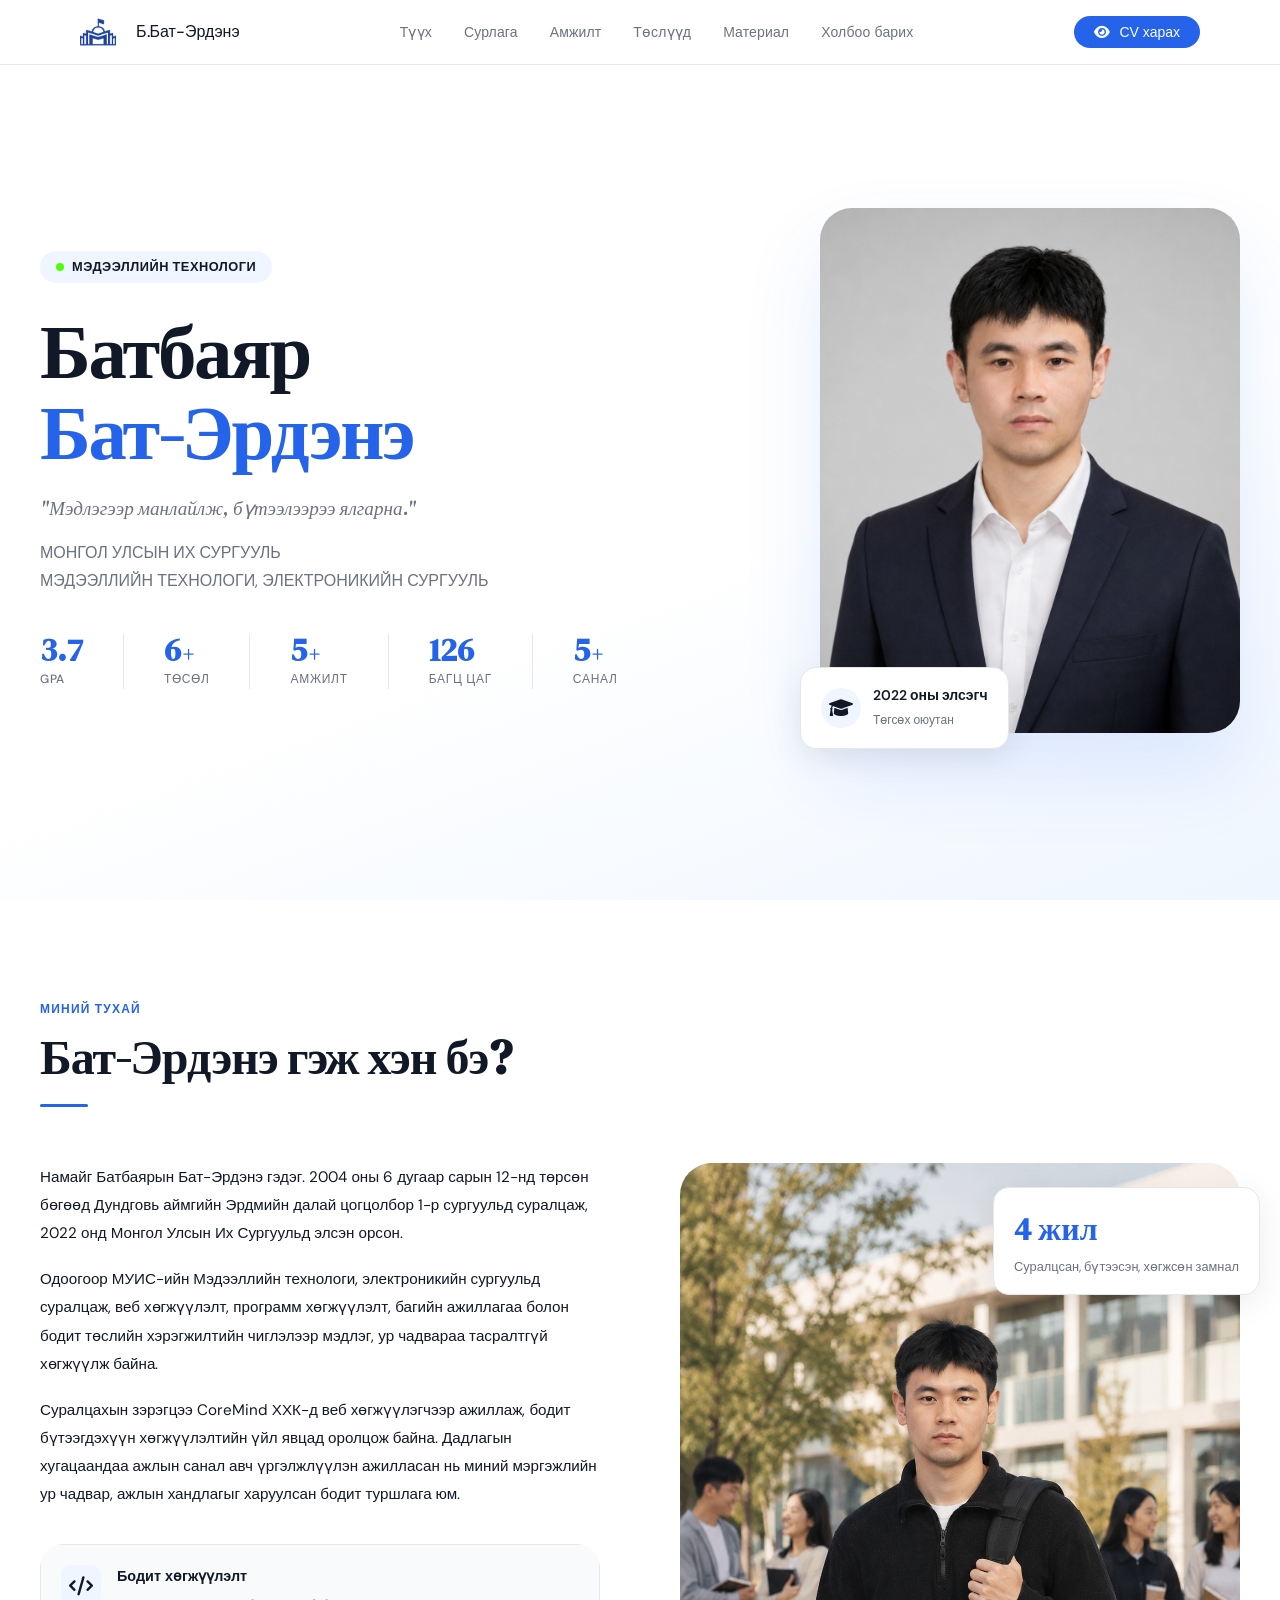
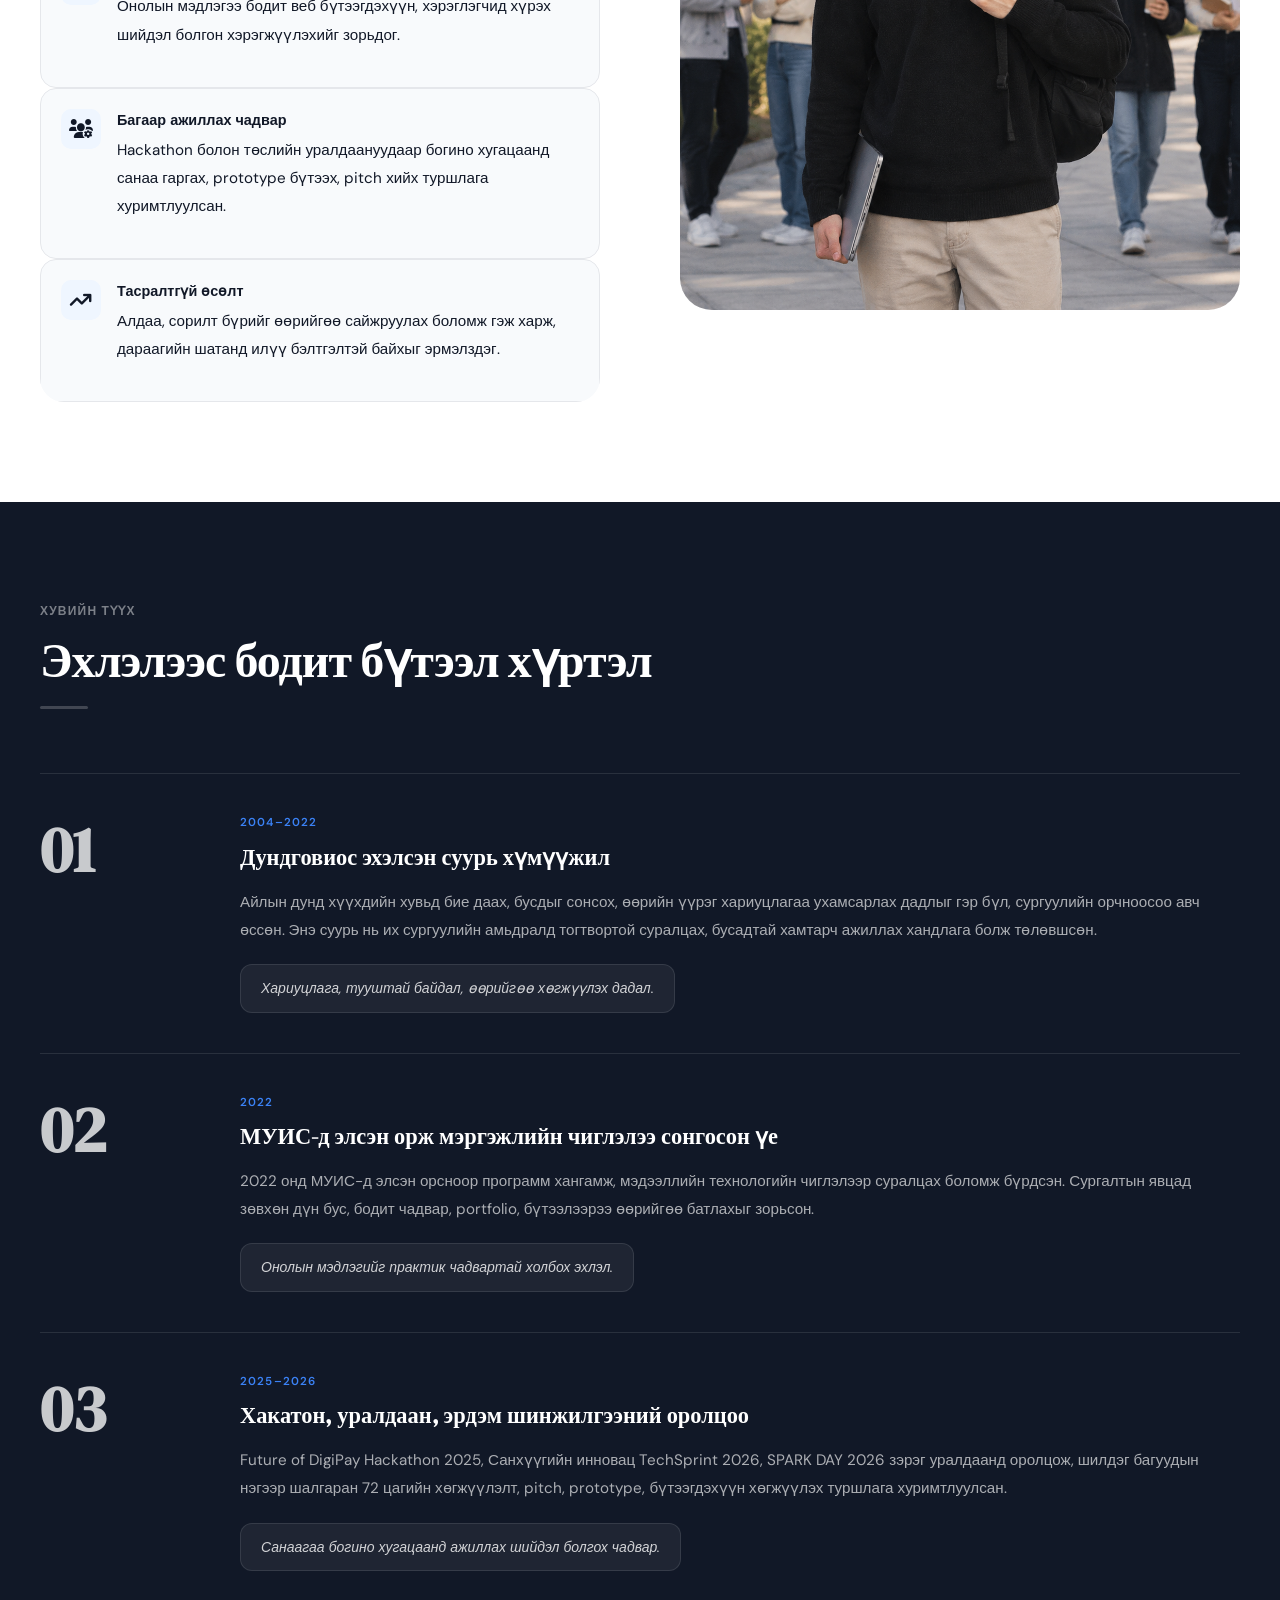
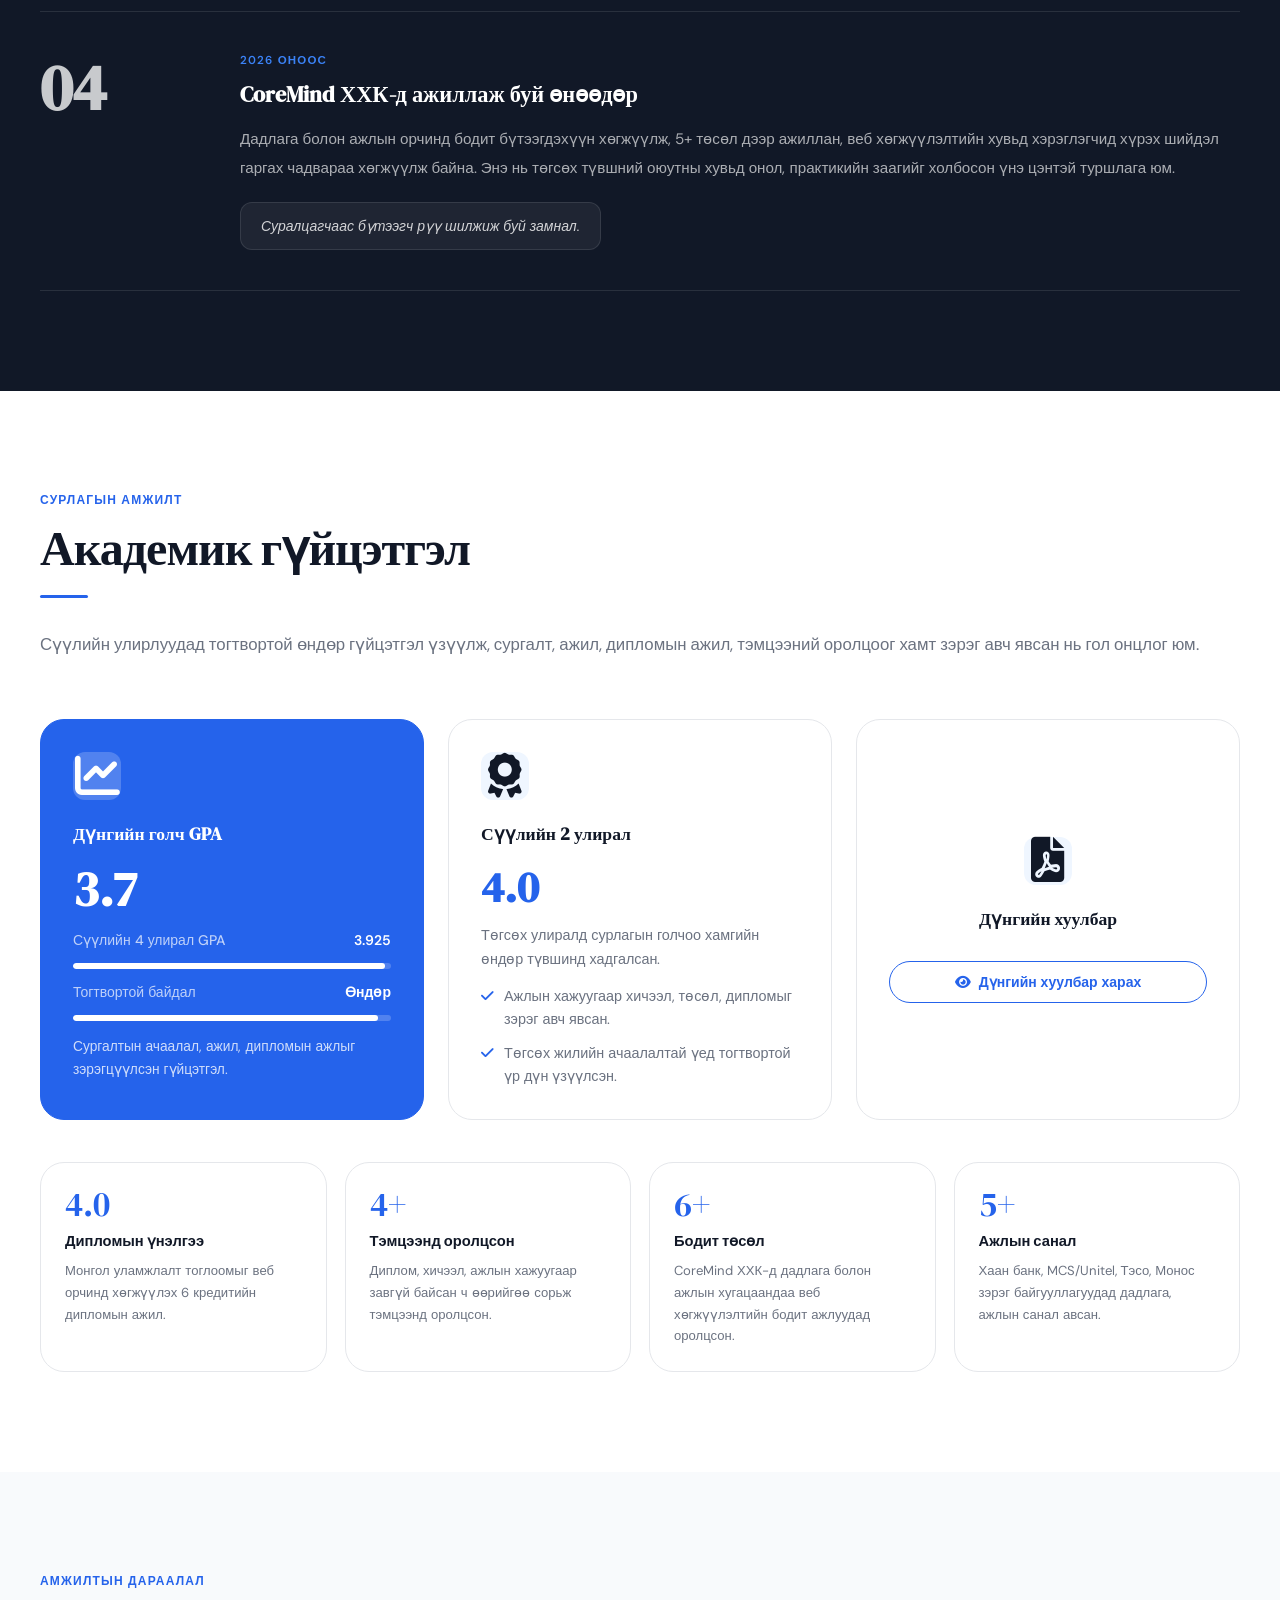
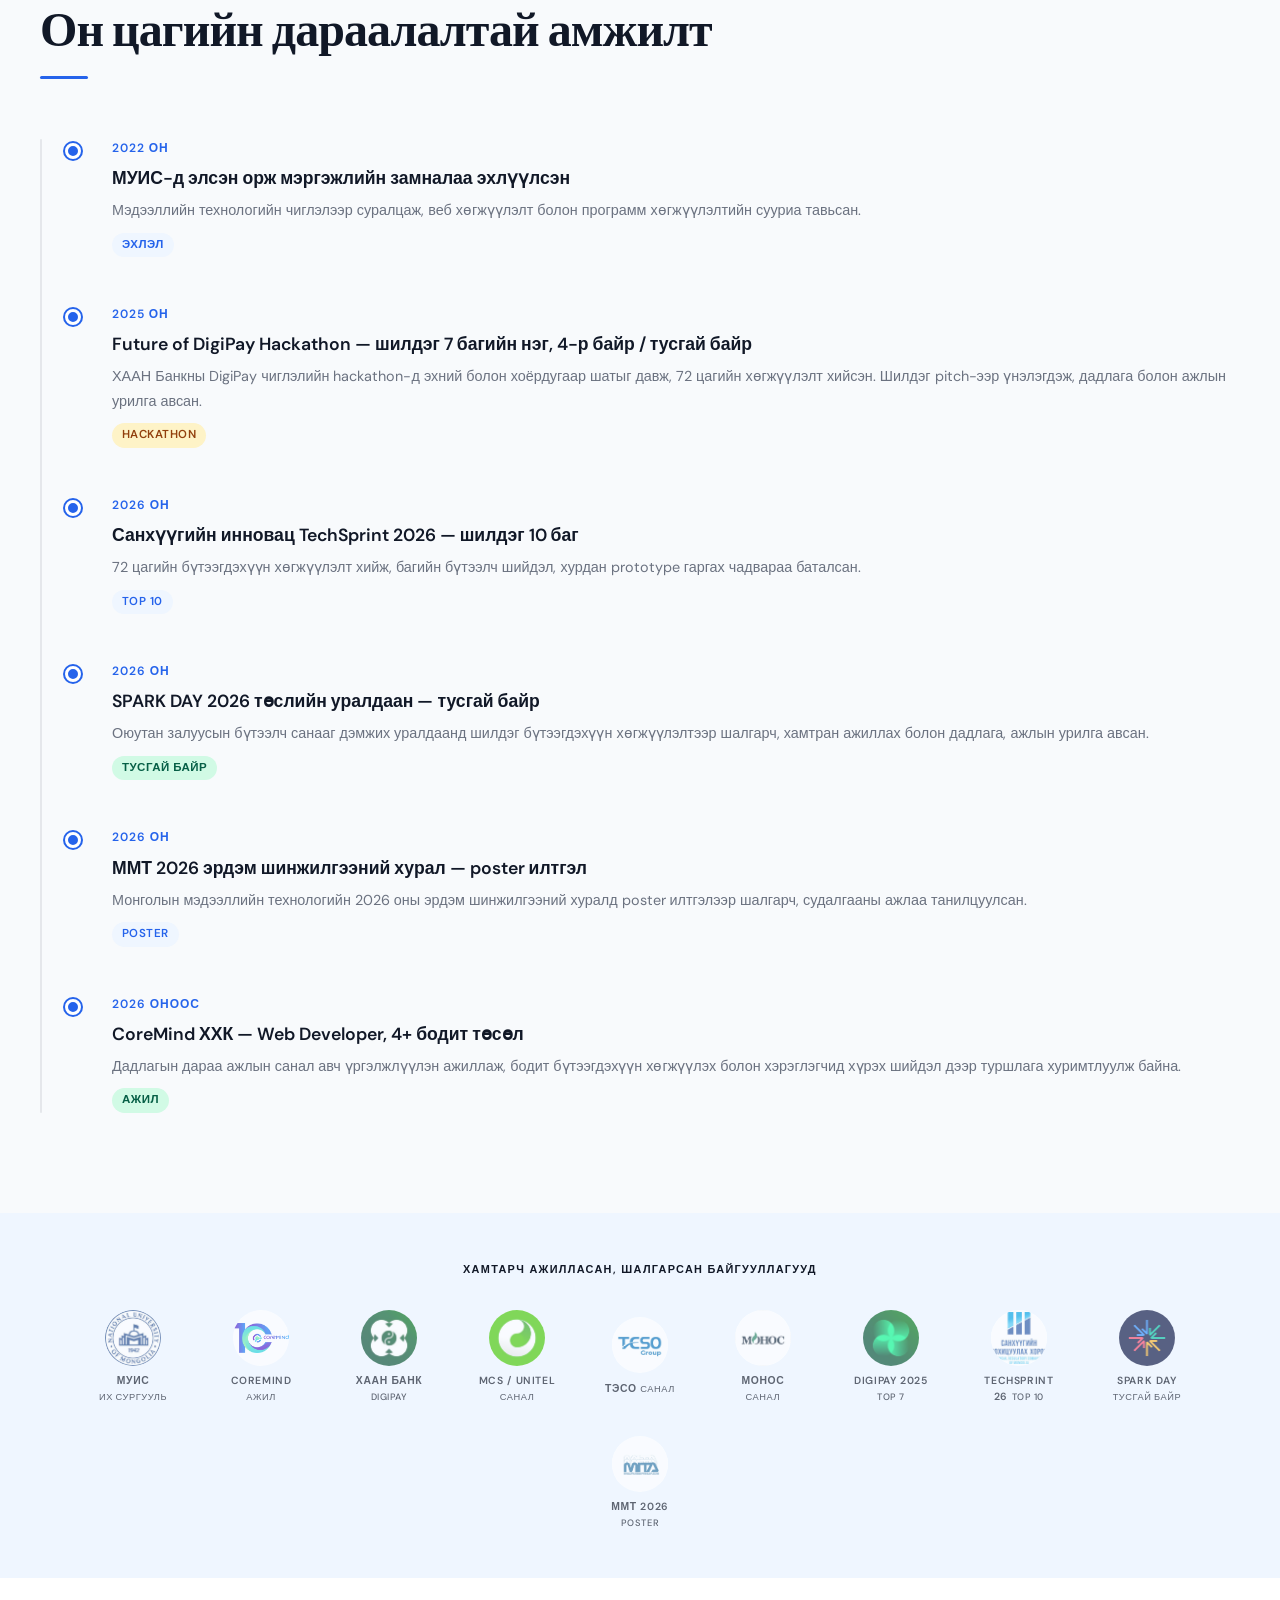
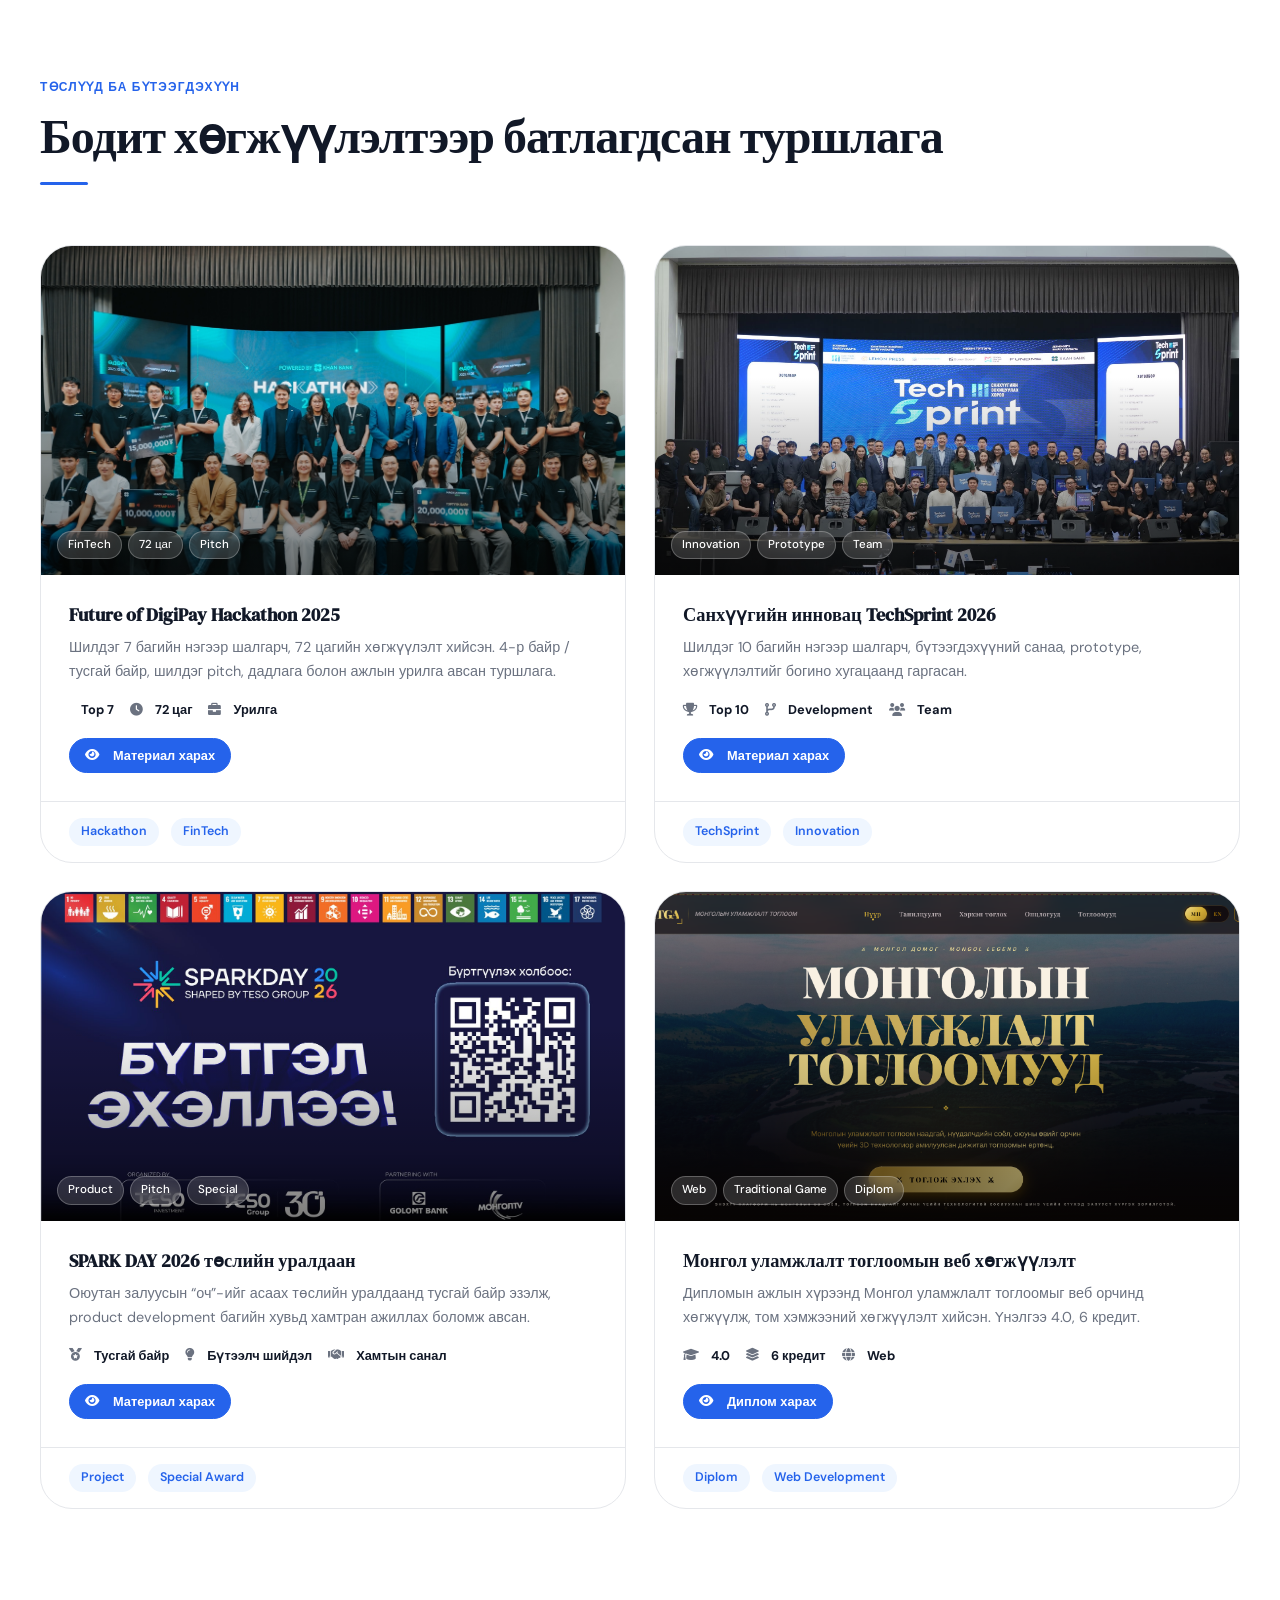
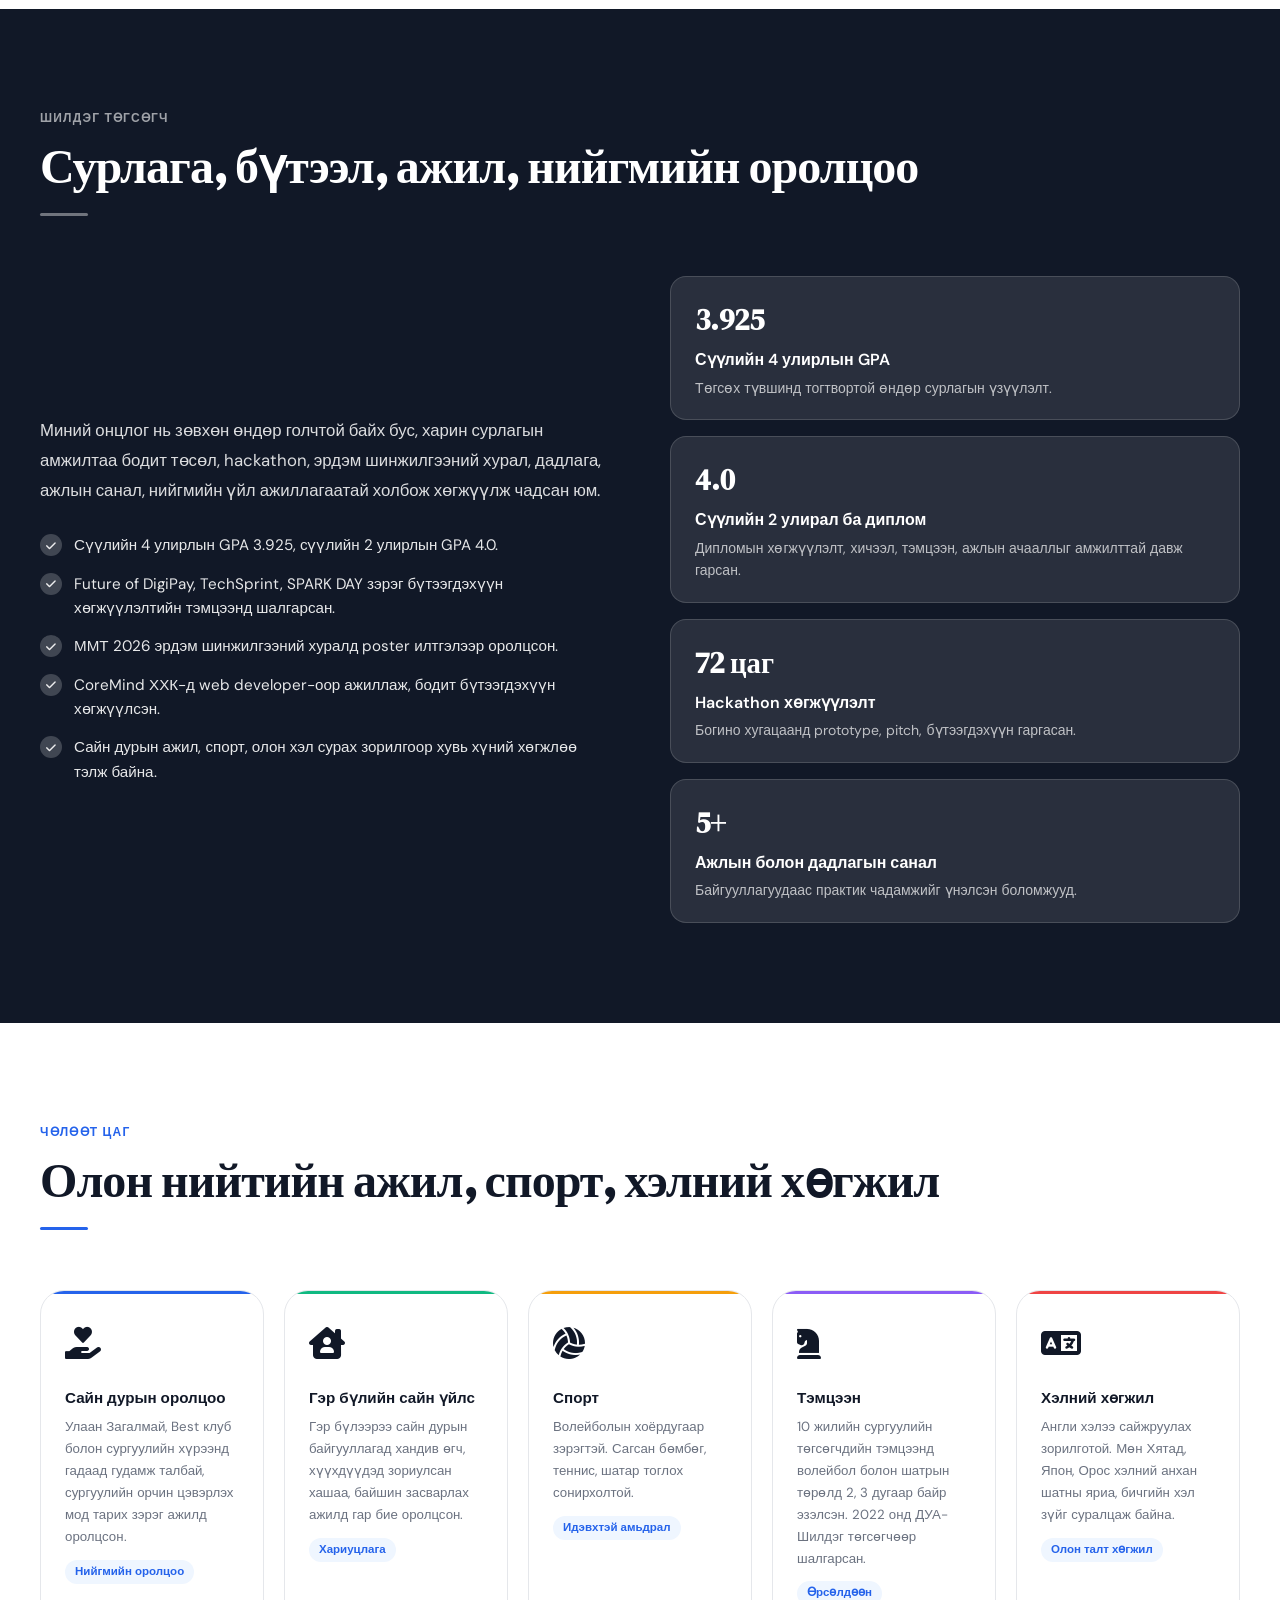
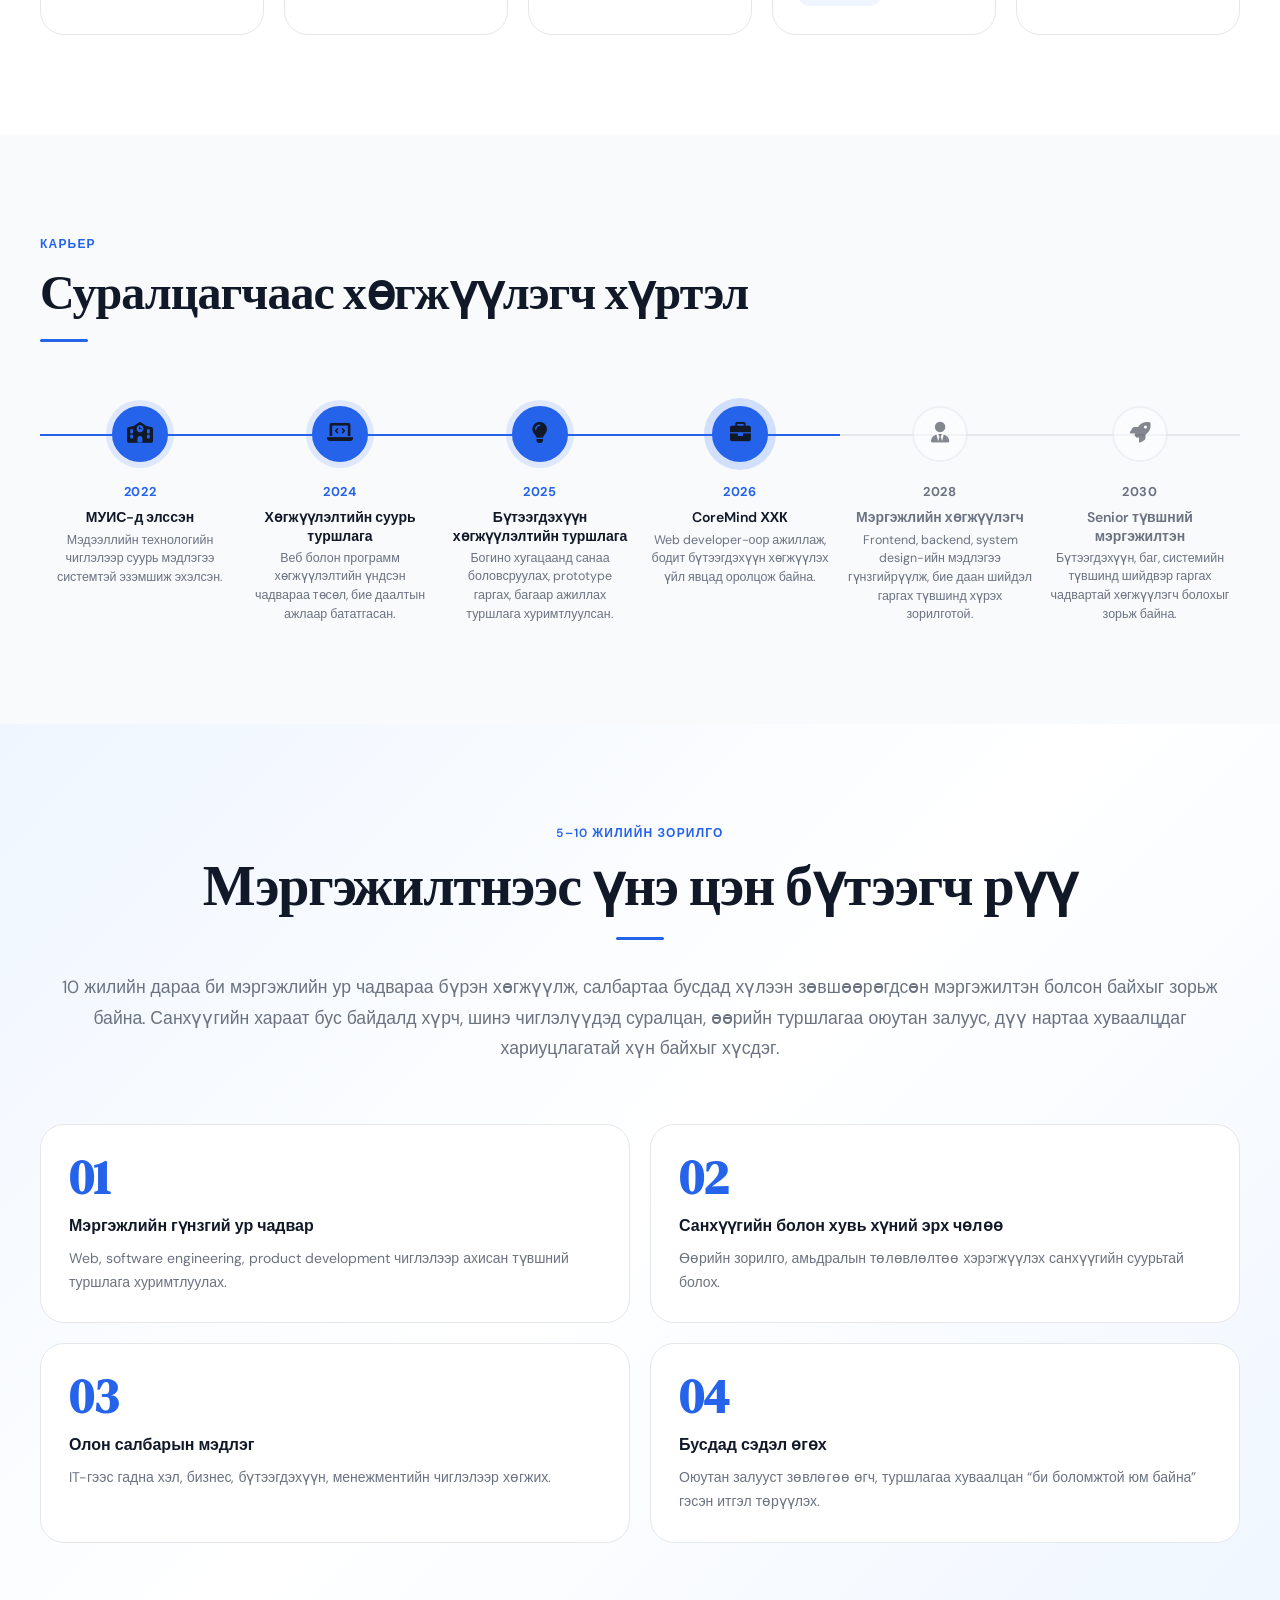
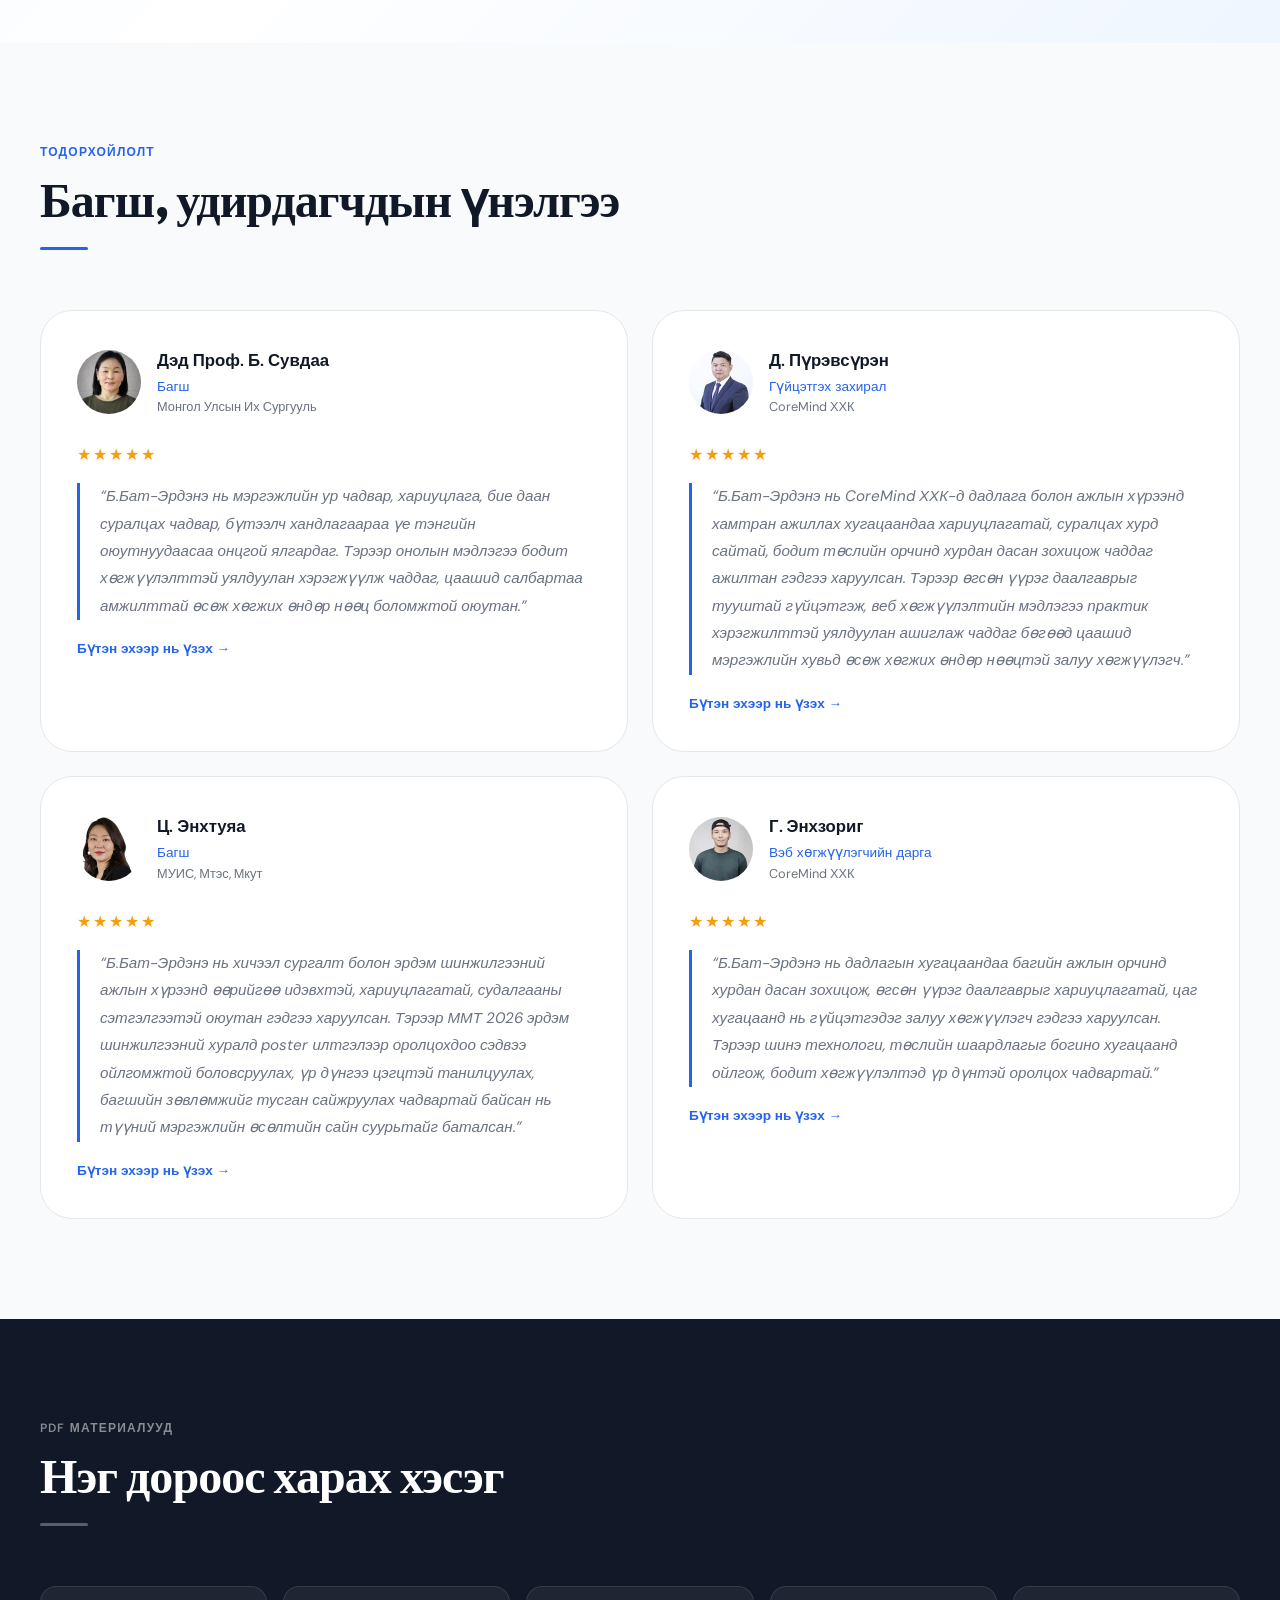
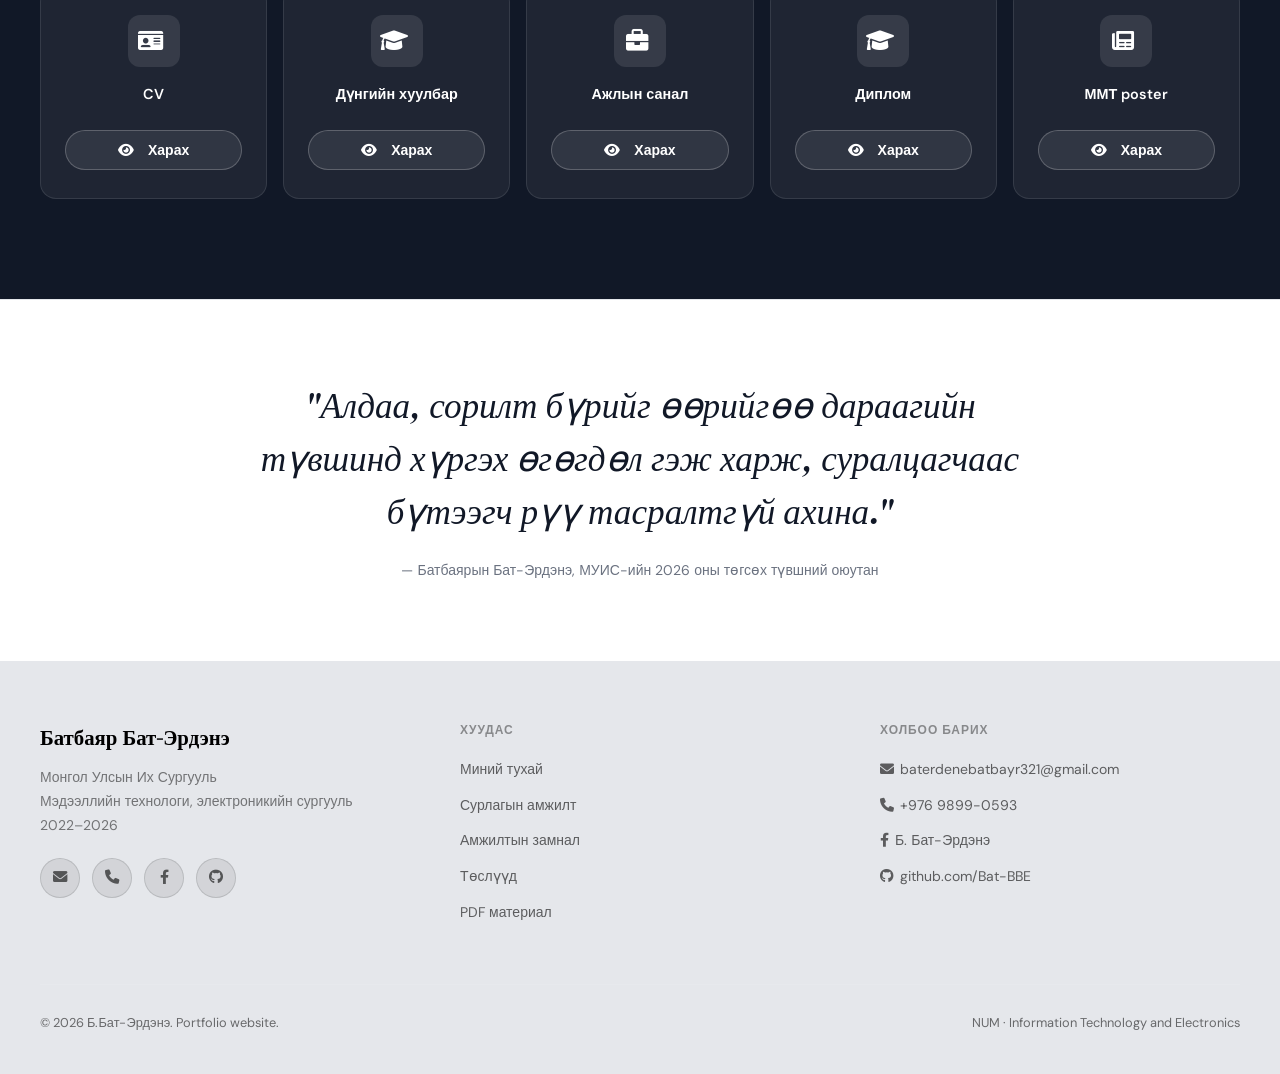
==== classic.html @ 1aa2de05 "changes" ====
<!doctype html>
<html lang="mn" class="scroll-smooth">
  <head>
    <meta charset="utf-8" />
    <meta name="viewport" content="width=device-width, initial-scale=1.0" />
    <title>БатБаярын Бат-Эрдэнэ</title>
    <link rel="preconnect" href="https://fonts.googleapis.com" />
    <link
      href="https://fonts.googleapis.com/css2?family=DM+Serif+Display:ital@0;1&family=DM+Sans:ital,opsz,wght@0,9..40,300;0,9..40,400;0,9..40,500;0,9..40,600;1,9..40,300&display=swap"
      rel="stylesheet"
    />
    <link
      rel="stylesheet"
      href="https://cdnjs.cloudflare.com/ajax/libs/font-awesome/6.0.0-beta3/css/all.min.css"
    />
    <style>
      :root {
        --blue: #2563eb;
        --blue-light: #eff6ff;
        --blue-mid: #3b82f6;
        --text: #111827;
        --muted: #6b7280;
        --border: #e5e7eb;
        --surface: #f8fafc;
        --white: #ffffff;
        --radius: 16px;
        --radius-lg: 24px;
        --radius-xl: 32px;
      }
      *,
      *::before,
      *::after {
        box-sizing: border-box;
        margin: 0;
        padding: 0;
      }
      html {
        font-size: 16px;
      }
      body {
        font-family: "DM Sans", sans-serif;
        color: var(--text);
        background: var(--white);
        overflow-x: hidden;
        line-height: 1.6;
      }
      h1,
      h2,
      h3,
      .serif {
        font-family: "DM Serif Display", serif;
      }
      img {
        display: block;
        max-width: 100%;
      }
      a {
        text-decoration: none;
        color: inherit;
      }

      nav {
        position: fixed;
        top: 0;
        left: 0;
        right: 0;
        z-index: 100;
        background: rgba(255, 255, 255, 0.85);
        backdrop-filter: blur(20px);
        border-bottom: 1px solid var(--border);
        transition: all 0.3s;
      }
      .nav-inner {
        max-width: 1200px;
        margin: 0 auto;
        padding: 0 40px;
        height: 64px;
        display: flex;
        align-items: center;
        justify-content: space-between;
        gap: 24px;
      }
      .nav-logo {
        display: flex;
        align-items: center;
        justify-content: center;
        gap: 20px;
        font-weight: 500;
      }

      .nav-logo-img {
        width: 36px;
        height: 36px;
        object-fit: contain;
      }
      .nav-links {
        display: flex;
        gap: 32px;
        list-style: none;
      }
      .nav-links a {
        font-size: 0.875rem;
        font-weight: 500;
        color: var(--muted);
        letter-spacing: 0.01em;
        transition: color 0.2s;
      }
      .nav-links a:hover {
        color: var(--blue);
      }
      .nav-cta {
        background: var(--blue);
        color: #fff;
        padding: 8px 20px;
        border-radius: 100px;
        font-size: 0.875rem;
        font-weight: 500;
        border: none;
        cursor: pointer;
        transition: all 0.2s;
      }
      .nav-cta:hover {
        background: #1d4ed8;
        transform: translateY(-1px);
      }
      .hamburger {
        display: none;
        flex-direction: column;
        gap: 5px;
        cursor: pointer;
        padding: 4px;
      }
      .hamburger span {
        width: 22px;
        height: 2px;
        background: var(--text);
        border-radius: 2px;
        transition: all 0.3s;
      }
      .mobile-menu {
        display: none;
        position: fixed;
        top: 64px;
        left: 0;
        right: 0;
        background: #fff;
        border-bottom: 1px solid var(--border);
        padding: 20px 24px;
        z-index: 99;
        flex-direction: column;
        gap: 4px;
      }
      .mobile-menu a {
        padding: 12px 0;
        font-size: 1rem;
        font-weight: 500;
        color: var(--text);
        border-bottom: 1px solid var(--border);
      }
      .mobile-menu.open {
        display: flex;
      }

      /* HERO */
      .hero {
        min-height: 100vh;
        display: flex;
        align-items: center;
        padding: 100px 40px 60px;
        background: linear-gradient(160deg, #fff 60%, #eff6ff 100%);
      }
      .hero-inner {
        max-width: 1200px;
        margin: 0 auto;
        display: grid;
        grid-template-columns: 1fr 420px;
        gap: 80px;
        align-items: center;
        width: 100%;
      }
      .hero-badge {
        display: inline-flex;
        align-items: center;
        gap: 8px;
        background: var(--blue-light);
        color: var(--у);
        padding: 6px 16px;
        border-radius: 100px;
        font-size: 0.8rem;
        font-weight: 600;
        letter-spacing: 0.04em;
        text-transform: uppercase;
        margin-bottom: 28px;
      }
      .hero-badge::before {
        content: "";
        width: 8px;
        height: 8px;
        border-radius: 50%;
        background: rgb(77, 255, 0);
        animation: pulse 2s infinite;
      }
      @keyframes pulse {
        0%,
        100% {
          opacity: 1;
        }
        50% {
          opacity: 0.4;
        }
      }
      .hero h1 {
        font-size: clamp(3rem, 6vw, 5rem);
        line-height: 1.05;
        letter-spacing: -0.03em;
        margin-bottom: 20px;
        color: var(--text);
      }
      .hero h1 span {
        color: var(--blue);
      }
      .hero-tagline {
        font-size: 1.2rem;
        color: var(--muted);
        font-weight: 300;
        font-style: italic;
        margin-bottom: 16px;
        font-family: "DM Serif Display", serif;
      }
      .hero-sub {
        font-size: 1rem;
        color: var(--muted);
        margin-bottom: 40px;
        line-height: 1.7;
      }
      .hero-stats {
        display: flex;
        gap: 40px;
        flex-wrap: wrap;
      }
      .stat-item {
        display: flex;
        flex-direction: column;
      }
      .stat-num {
        font-size: 2rem;
        font-weight: 600;
        color: var(--blue);
        line-height: 1;
        font-family: "DM Serif Display", serif;
      }
      .stat-label {
        font-size: 0.75rem;
        color: var(--muted);
        font-weight: 500;
        letter-spacing: 0.06em;
        text-transform: uppercase;
        margin-top: 4px;
      }
      .stat-divider {
        width: 1px;
        background: var(--border);
      }
      .hero-img-wrap {
        position: relative;
      }
      .hero-img-wrap img {
        width: 100%;
        border-radius: var(--radius-xl);
        aspect-ratio: 4/5;
        object-fit: cover;
        box-shadow: 0 40px 80px rgba(37, 99, 235, 0.12);
      }
      .hero-badge-float {
        position: absolute;
        bottom: -16px;
        left: -20px;
        background: #fff;
        border: 1px solid var(--border);
        border-radius: var(--radius);
        padding: 16px 20px;
        display: flex;
        align-items: center;
        gap: 12px;
        box-shadow: 0 8px 32px rgba(0, 0, 0, 0.08);
      }
      .hero-badge-float-icon {
        width: 40px;
        height: 40px;
        border-radius: 50%;
        background: var(--blue-light);
        display: flex;
        align-items: center;
        justify-content: center;
        font-size: 1.2rem;
      }
      .hero-badge-float-text strong {
        display: block;
        font-size: 0.875rem;
        font-weight: 600;
        color: var(--text);
      }
      .hero-badge-float-text span {
        font-size: 0.75rem;
        color: var(--muted);
      }

      /* SECTIONS */
      section {
        padding: 100px 40px;
      }
      .section-inner {
        max-width: 1250px;
        margin: 0 auto;
      }
      .section-label {
        font-size: 0.75rem;
        font-weight: 600;
        letter-spacing: 0.1em;
        text-transform: uppercase;
        color: var(--blue);
        margin-bottom: 12px;
      }
      .section-title {
        font-size: clamp(2rem, 4vw, 3rem);
        line-height: 1.1;
        letter-spacing: -0.02em;
        margin-bottom: 20px;
      }
      .section-sub {
        font-size: 1.05rem;
        color: var(--muted);
        max-width: 100%;
        line-height: 1.75;
      }
      .divider {
        width: 48px;
        height: 3px;
        background: var(--blue);
        border-radius: 2px;
        margin: 16px 0 32px;
      }

      /* ABOUT */
      .about-grid {
        display: grid;
        grid-template-columns: 1fr 1fr;
        gap: 80px;
        align-items: center;
        margin-top: 60px;
      }
      .about-text p {
        font-size: 1.05rem;
        color: var(--muted);
        line-height: 1.85;
        margin-bottom: 20px;
      }
      .about-values {
        display: flex;
        flex-direction: column;
        gap: 16px;
        margin-top: 32px;
      }
      .value-item {
        display: flex;
        align-items: flex-start;
        gap: 16px;
        padding: 20px;
        background: var(--surface);
        border-radius: var(--radius);
        border: 1px solid var(--border);
      }
      .value-icon {
        width: 40px;
        height: 40px;
        border-radius: 10px;
        background: var(--blue-light);
        display: flex;
        align-items: center;
        justify-content: center;
        font-size: 1.2rem;
        flex-shrink: 0;
      }
      .value-item h4 {
        font-size: 0.9rem;
        font-weight: 600;
        color: var(--text);
        margin-bottom: 4px;
      }
      .value-item p {
        font-size: 0.85rem;
        color: var(--muted);
        line-height: 1.6;
      }
      .about-img {
        position: relative;
      }
      .about-img img {
        border-radius: var(--radius-xl);
        width: 100%;
        aspect-ratio: 3/4;
        object-fit: cover;
      }
      .about-card-float {
        position: absolute;
        top: 24px;
        right: -20px;
        background: #fff;
        border: 1px solid var(--border);
        border-radius: var(--radius);
        padding: 16px 20px;
        box-shadow: 0 8px 32px rgba(0, 0, 0, 0.08);
        min-width: 180px;
      }
      .about-card-float .big {
        font-size: 2rem;
        font-weight: 700;
        color: var(--blue);
        font-family: "DM Serif Display", serif;
      }
      .about-card-float small {
        font-size: 0.8rem;
        color: var(--muted);
        display: block;
        margin-top: 2px;
      }

      /* ACADEMIC */
      .academic-grid {
        display: grid;
        grid-template-columns: repeat(3, 1fr);
        gap: 24px;
        margin-top: 60px;
      }
      .acad-card {
        background: var(--white);
        border: 1px solid var(--border);
        border-radius: var(--radius-lg);
        padding: 32px;
        transition: all 0.3s;
      }
      .acad-card:hover {
        border-color: var(--blue);
        box-shadow: 0 16px 48px rgba(37, 99, 235, 0.08);
        transform: translateY(-4px);
      }
      .acad-card.featured {
        background: var(--blue);
        color: #fff;
        border-color: var(--blue);
      }
      .acad-card.featured .muted {
        color: rgba(255, 255, 255, 0.7);
      }
      .acad-icon {
        width: 48px;
        height: 48px;
        border-radius: 12px;
        background: var(--blue-light);
        display: flex;
        align-items: center;
        justify-content: center;
        font-size: 1.4rem;
        margin-bottom: 20px;
      }
      .acad-card.featured .acad-icon {
        background: rgba(255, 255, 255, 0.2);
      }
      .acad-card h3 {
        font-size: 1.1rem;
        font-weight: 600;
        margin-bottom: 8px;
      }
      .acad-card p {
        font-size: 0.9rem;
        color: var(--muted);
        line-height: 1.65;
      }
      .acad-card.featured p {
        color: rgba(255, 255, 255, 0.8);
      }
      .progress-bar {
        height: 6px;
        background: var(--border);
        border-radius: 3px;
        margin: 12px 0 4px;
        overflow: hidden;
      }
      .progress-fill {
        height: 100%;
        border-radius: 3px;
        background: var(--blue);
        width: 0;
        transition: width 1.5s ease-out;
      }
      .acad-card.featured .progress-bar {
        background: rgba(255, 255, 255, 0.2);
      }
      .acad-card.featured .progress-fill {
        background: #fff;
      }
      .prog-row {
        display: flex;
        justify-content: space-between;
        align-items: center;
        font-size: 0.875rem;
        margin-bottom: 12px;
      }
      .prog-label {
        color: var(--muted);
        font-weight: 500;
      }
      .prog-val {
        font-weight: 600;
        color: var(--blue);
      }
      .acad-card.featured .prog-val {
        color: #fff;
      }
      .acad-card.featured .prog-label {
        color: rgba(255, 255, 255, 0.7);
      }
      .transcript-btn {
        display: flex;
        align-items: center;
        justify-content: center;
        gap: 8px;
        width: 100%;
        padding: 12px;
        border: 1.5px solid var(--blue);
        color: var(--blue);
        background: transparent;
        border-radius: 100px;
        font-size: 0.875rem;
        font-weight: 600;
        cursor: pointer;
        transition: all 0.2s;
        margin-top: 20px;
      }
      .transcript-btn:hover {
        background: var(--blue);
        color: #fff;
      }
      .award-list {
        list-style: none;
        display: flex;
        flex-direction: column;
        gap: 12px;
        margin-top: 8px;
      }
      .award-list li {
        display: flex;
        align-items: flex-start;
        gap: 10px;
        font-size: 0.875rem;
        line-height: 1.5;
      }
      .award-dot {
        width: 8px;
        height: 8px;
        border-radius: 50%;
        background: rgba(255, 255, 255, 0.6);
        flex-shrink: 0;
        margin-top: 5px;
      }

      /* TIMELINE */
      .timeline-section {
        background: var(--surface);
      }
      .timeline {
        position: relative;
        margin-top: 60px;
        padding-left: 32px;
      }
      .timeline::before {
        content: "";
        position: absolute;
        left: 0;
        top: 0;
        bottom: 0;
        width: 2px;
        background: var(--border);
        border-radius: 1px;
      }
      .tl-item {
        position: relative;
        padding: 0 0 48px 40px;
      }
      .tl-item:last-child {
        padding-bottom: 0;
      }
      .tl-dot {
        position: absolute;
        left: -7px;
        top: 4px;
        width: 16px;
        height: 16px;
        border-radius: 50%;
        background: var(--blue);
        border: 3px solid #fff;
        box-shadow: 0 0 0 2px var(--blue);
      }
      .tl-year {
        font-size: 0.75rem;
        font-weight: 600;
        letter-spacing: 0.08em;
        color: var(--blue);
        text-transform: uppercase;
        margin-bottom: 6px;
      }
      .tl-title {
        font-size: 1.1rem;
        font-weight: 600;
        color: var(--text);
        margin-bottom: 6px;
      }
      .tl-desc {
        font-size: 0.9rem;
        color: var(--muted);
        line-height: 1.7;
        max-width: 100%;
      }
      .tl-tag {
        display: inline-block;
        padding: 3px 10px;
        border-radius: 100px;
        font-size: 0.72rem;
        font-weight: 600;
        letter-spacing: 0.04em;
        text-transform: uppercase;
        margin-top: 10px;
      }
      .tl-tag.gold {
        background: #fef3c7;
        color: #92400e;
      }
      .tl-tag.blue {
        background: var(--blue-light);
        color: var(--blue);
      }
      .tl-tag.green {
        background: #d1fae5;
        color: #065f46;
      }

      /* PROJECTS */
      .projects-grid {
        display: grid;
        grid-template-columns: 1fr 1fr;
        gap: 28px;
        margin-top: 60px;
      }
      .proj-card {
        border: 1px solid var(--border);
        border-radius: var(--radius-xl);
        overflow: hidden;
        transition: all 0.3s;
        background: #fff;
      }
      .proj-card:hover {
        box-shadow: 0 20px 60px rgba(0, 0, 0, 0.08);
        transform: translateY(-6px);
      }
      .proj-img {
        position: relative;
        aspect-ratio: 16/9;
        overflow: hidden;
        background: var(--surface);
      }
      .proj-img img {
        width: 100%;
        height: 100%;
        object-fit: cover;
        transition: transform 0.7s;
      }
      .proj-card:hover .proj-img img {
        transform: scale(1.06);
      }
      .proj-img-overlay {
        position: absolute;
        inset: 0;
        background: linear-gradient(
          to top,
          rgba(0, 0, 0, 0.5) 0%,
          transparent 60%
        );
      }
      .proj-tech-pills {
        position: absolute;
        bottom: 16px;
        left: 16px;
        display: flex;
        gap: 6px;
        flex-wrap: wrap;
      }
      .tech-pill {
        padding: 4px 10px;
        border-radius: 100px;
        background: rgba(255, 255, 255, 0.15);
        backdrop-filter: blur(8px);
        border: 1px solid rgba(255, 255, 255, 0.25);
        color: #fff;
        font-size: 0.72rem;
        font-weight: 500;
      }
      .proj-body {
        padding: 28px;
      }
      .proj-body h3 {
        font-size: 1.15rem;
        font-weight: 600;
        margin-bottom: 8px;
        line-height: 1.3;
      }
      .proj-body p {
        font-size: 0.9rem;
        color: var(--muted);
        line-height: 1.7;
        margin-bottom: 16px;
      }
      .proj-meta {
        display: flex;
        gap: 16px;
        flex-wrap: wrap;
      }
      .proj-meta-item {
        display: flex;
        align-items: center;
        gap: 6px;
        font-size: 0.8rem;
        color: var(--muted);
      }
      .proj-meta-item strong {
        color: var(--text);
      }
      .proj-footer {
        border-top: 1px solid var(--border);
        padding: 16px 28px;
        display: flex;
        gap: 12px;
      }
      .proj-tag {
        padding: 4px 12px;
        background: var(--blue-light);
        color: var(--blue);
        border-radius: 100px;
        font-size: 0.78rem;
        font-weight: 600;
      }

      /* LEADERSHIP */
      .leadership-section {
        background: var(--text);
        color: #fff;
      }
      .leadership-section .section-label {
        color: rgba(255, 255, 255, 0.6);
      }
      .leadership-section .section-title {
        color: #fff;
      }
      .leadership-section .section-sub {
        color: rgba(255, 255, 255, 0.8);
      }
      .leadership-section .divider {
        background: rgba(255, 255, 255, 0.4);
      }
      .leadership-grid {
        display: grid;
        grid-template-columns: 1fr 1fr;
        gap: 60px;
        align-items: center;
        margin-top: 60px;
      }
      .leadership-text p {
        font-size: 1.05rem;
        color: rgba(255, 255, 255, 0.85);
        line-height: 1.8;
        margin-bottom: 28px;
      }
      .leader-checks {
        list-style: none;
        display: flex;
        flex-direction: column;
        gap: 14px;
      }
      .leader-checks li {
        display: flex;
        align-items: flex-start;
        gap: 12px;
        font-size: 0.95rem;
        color: rgba(255, 255, 255, 0.9);
      }
      .check-icon {
        width: 22px;
        height: 22px;
        border-radius: 50%;
        background: rgba(255, 255, 255, 0.2);
        display: flex;
        align-items: center;
        justify-content: center;
        font-size: 0.7rem;
        flex-shrink: 0;
        margin-top: 1px;
      }
      .leadership-cards {
        display: flex;
        flex-direction: column;
        gap: 16px;
      }
      .leader-card {
        background: rgba(255, 255, 255, 0.1);
        border: 1px solid rgba(255, 255, 255, 0.15);
        border-radius: var(--radius);
        padding: 20px 24px;
        transition: all 0.3s;
      }
      .leader-card:hover {
        background: rgba(255, 255, 255, 0.15);
      }
      .leader-card h4 {
        font-size: 1rem;
        font-weight: 600;
        color: #fff;
        margin-bottom: 4px;
      }
      .leader-card p {
        font-size: 0.875rem;
        color: rgba(255, 255, 255, 0.7);
      }
      .leader-card-num {
        font-size: 1.8rem;
        font-weight: 700;
        font-family: "DM Serif Display", serif;
        color: #fff;
        margin-bottom: 4px;
      }

      /* CERTIFICATES */
      .cert-grid {
        display: grid;
        grid-template-columns: repeat(auto-fill, minmax(260px, 1fr));
        gap: 20px;
        margin-top: 60px;
      }
      .cert-card {
        border: 1px solid var(--border);
        border-radius: var(--radius);
        overflow: hidden;
        cursor: pointer;
        transition: all 0.3s;
        background: #fff;
      }
      .cert-card:hover {
        box-shadow: 0 12px 40px rgba(0, 0, 0, 0.1);
        transform: translateY(-3px);
        border-color: var(--blue);
      }
      .cert-img {
        aspect-ratio: 16/10;
        background: var(--surface);
        display: flex;
        align-items: center;
        justify-content: center;
        overflow: hidden;
        border-bottom: 1px solid var(--border);
      }
      .cert-img img {
        width: 100%;
        height: 100%;
        object-fit: cover;
      }
      .cert-body {
        padding: 16px 18px;
      }
      .cert-issuer {
        font-size: 0.72rem;
        font-weight: 600;
        letter-spacing: 0.06em;
        text-transform: uppercase;
        color: var(--blue);
        margin-bottom: 4px;
      }
      .cert-name {
        font-size: 0.9rem;
        font-weight: 600;
        color: var(--text);
        line-height: 1.4;
        margin-bottom: 8px;
      }
      .cert-date {
        font-size: 0.78rem;
        color: var(--muted);
      }

      /* CERT MODAL */
      .cert-modal {
        position: fixed;
        inset: 0;
        background: rgba(0, 0, 0, 0.7);
        backdrop-filter: blur(8px);
        z-index: 999;
        display: none;
        align-items: center;
        justify-content: center;
        padding: 24px;
      }
      .cert-modal.open {
        display: flex;
      }
      .cert-modal-inner {
        background: #fff;
        border-radius: var(--radius-xl);
        max-width: 700px;
        width: 100%;
        max-height: 90vh;
        overflow: auto;
      }
      .cert-modal-img {
        width: 100%;
        aspect-ratio: 16/10;
        object-fit: cover;
      }
      .cert-modal-body {
        padding: 28px;
      }
      .cert-modal-close {
        position: absolute;
        top: 20px;
        right: 20px;
        width: 40px;
        height: 40px;
        border-radius: 50%;
        background: rgba(0, 0, 0, 0.4);
        border: none;
        color: #fff;
        font-size: 1.2rem;
        cursor: pointer;
        display: flex;
        align-items: center;
        justify-content: center;
      }
      .cert-modal-wrap {
        position: relative;
      }

      /* RECOMMENDATIONS */
      .rec-section {
        background: var(--surface);
      }
      .rec-grid {
        display: grid;
        grid-template-columns: 1fr 1fr;
        gap: 24px;
        margin-top: 60px;
      }
      .rec-card {
        background: #fff;
        border: 1px solid var(--border);
        border-radius: var(--radius-xl);
        padding: 36px;
        transition: all 0.3s;
      }
      .rec-card:hover {
        box-shadow: 0 16px 48px rgba(0, 0, 0, 0.08);
        transform: translateY(-3px);
      }
      .rec-header {
        display: flex;
        align-items: center;
        gap: 16px;
        margin-bottom: 24px;
      }
      .rec-avatar {
        width: 64px;
        height: 64px;
        border-radius: 50%;
        object-fit: cover;
        flex-shrink: 0;
      }
      .rec-name {
        font-size: 1.05rem;
        font-weight: 600;
        color: var(--text);
      }
      .rec-role {
        font-size: 0.85rem;
        color: var(--blue);
        font-weight: 500;
        margin-top: 2px;
      }
      .rec-org {
        font-size: 0.8rem;
        color: var(--muted);
      }
      .rec-stars {
        display: flex;
        gap: 2px;
        margin-bottom: 16px;
      }
      .star {
        color: #f59e0b;
        font-size: 1rem;
      }
      .rec-quote {
        font-size: 0.95rem;
        color: var(--muted);
        line-height: 1.8;
        font-style: italic;
        position: relative;
        padding-left: 20px;
        border-left: 3px solid var(--blue);
      }
      .rec-view-btn {
        display: inline-flex;
        align-items: center;
        gap: 6px;
        margin-top: 20px;
        font-size: 0.85rem;
        font-weight: 600;
        color: var(--blue);
        border: none;
        background: none;
        cursor: pointer;
        transition: gap 0.2s;
      }
      .rec-view-btn:hover {
        gap: 10px;
      }

      /* PDF MODAL */
      .pdf-modal {
        position: fixed;
        inset: 0;
        background: rgba(0, 0, 0, 0.8);
        backdrop-filter: blur(10px);
        z-index: 1000;
        display: none;
        align-items: center;
        justify-content: center;
        padding: 20px;
      }
      .pdf-modal.open {
        display: flex;
      }
      .pdf-modal-inner {
        background: #fff;
        border-radius: var(--radius-xl);
        width: 100%;
        max-width: 860px;
        max-height: 92vh;
        display: flex;
        flex-direction: column;
        overflow: hidden;
      }
      .pdf-modal-header {
        padding: 20px 28px;
        border-bottom: 1px solid var(--border);
        display: flex;
        align-items: center;
        justify-content: space-between;
        gap: 16px;
      }
      .pdf-modal-header h3 {
        font-size: 1.05rem;
        font-weight: 600;
        color: var(--text);
      }
      .pdf-modal-actions {
        display: flex;
        gap: 10px;
      }
      .pdf-download-btn {
        background: var(--blue);
        color: #fff;
        padding: 8px 16px;
        border-radius: 100px;
        font-size: 0.83rem;
        font-weight: 600;
        border: none;
        cursor: pointer;
        display: flex;
        align-items: center;
        gap: 6px;
      }
      .pdf-close-btn {
        width: 36px;
        height: 36px;
        border-radius: 50%;
        background: var(--surface);
        border: 1px solid var(--border);
        cursor: pointer;
        font-size: 1rem;
        display: flex;
        align-items: center;
        justify-content: center;
        color: var(--muted);
      }
      .pdf-viewer {
        flex: 1;
        overflow: auto;
        background: #f1f5f9;
        display: flex;
        flex-direction: column;
        gap: 0;
      }
      .pdf-page {
        width: 100%;
        display: block;
        border-bottom: 4px solid #e2e8f0;
      }
      .pdf-placeholder {
        flex: 1;
        display: flex;
        flex-direction: column;
        align-items: center;
        justify-content: center;
        padding: 60px 40px;
        text-align: center;
        gap: 20px;
        background: #f8fafc;
      }
      .pdf-placeholder-icon {
        font-size: 4rem;
        color: var(--blue);
      }
      .pdf-placeholder h4 {
        font-size: 1.2rem;
        font-weight: 600;
        color: var(--text);
      }
      .pdf-placeholder p {
        font-size: 0.9rem;
        color: var(--muted);
        max-width: 400px;
        line-height: 1.7;
      }
      .pdf-meta {
        display: flex;
        gap: 16px;
        flex-wrap: wrap;
        margin-top: 12px;
      }
      .pdf-meta-item {
        display: flex;
        align-items: center;
        gap: 6px;
        font-size: 0.8rem;
        color: var(--muted);
        background: var(--surface);
        padding: 4px 12px;
        border-radius: 100px;
        border: 1px solid var(--border);
      }

      /* DOCUMENTS */
      .docs-section {
        background: var(--text);
      }
      .docs-section .section-label {
        color: rgba(255, 255, 255, 0.5);
      }
      .docs-section .section-title {
        color: #fff;
      }
      .docs-section .section-sub {
        color: rgba(255, 255, 255, 0.6);
      }
      .docs-section .divider {
        background: rgba(255, 255, 255, 0.3);
      }
      .docs-grid {
        display: grid;
        grid-template-columns: repeat(auto-fill, minmax(200px, 1fr));
        gap: 16px;
        margin-top: 60px;
      }
      .doc-card {
        background: rgba(255, 255, 255, 0.06);
        border: 1px solid rgba(255, 255, 255, 0.1);
        border-radius: var(--radius);
        padding: 28px 24px;
        cursor: pointer;
        transition: all 0.3s;
        text-align: center;
      }
      .doc-card:hover {
        background: rgba(255, 255, 255, 0.12);
        border-color: rgba(255, 255, 255, 0.25);
        transform: translateY(-3px);
      }
      .doc-icon {
        width: 52px;
        height: 52px;
        border-radius: 12px;
        background: rgba(255, 255, 255, 0.1);
        display: flex;
        align-items: center;
        justify-content: center;
        font-size: 1.4rem;
        margin: 0 auto 16px;
      }
      .doc-card h4 {
        font-size: 0.9rem;
        font-weight: 600;
        color: #fff;
        margin-bottom: 6px;
      }
      .doc-card p {
        font-size: 0.78rem;
        color: rgba(255, 255, 255, 0.5);
      }

      /* GALLERY */
      .gallery-grid {
        columns: 3;
        column-gap: 16px;
        margin-top: 60px;
      }
      .gallery-item {
        break-inside: avoid;
        margin-bottom: 16px;
        border-radius: var(--radius);
        overflow: hidden;
        cursor: pointer;
        position: relative;
        display: block;
      }
      .gallery-item img {
        width: 100%;
        display: block;
        transition: transform 0.5s;
      }
      .gallery-item:hover img {
        transform: scale(1.03);
      }
      .gallery-overlay {
        position: absolute;
        inset: 0;
        background: rgba(37, 99, 235, 0.3);
        opacity: 0;
        transition: opacity 0.3s;
        display: flex;
        align-items: center;
        justify-content: center;
      }
      .gallery-item:hover .gallery-overlay {
        opacity: 1;
      }
      .gallery-overlay-icon {
        color: #fff;
        font-size: 2rem;
      }

      /* GOALS */
      .goals-section {
        background: linear-gradient(135deg, #eff6ff 0%, #fff 50%, #eff6ff 100%);
      }
      .goals-inner {
        text-align: center;
        max-width: 1200px;
        margin: 0 auto;
      }
      .goals-inner .section-title {
        font-size: clamp(2rem, 5vw, 3.5rem);
      }
      .goals-inner .section-sub {
        margin: 0 auto;
        font-size: 1.1rem;
      }
      .goals-cards {
        display: grid;
        grid-template-columns: 1fr 1fr;
        gap: 20px;
        margin-top: 60px;
        text-align: left;
      }
      .goal-card {
        background: #fff;
        border: 1px solid var(--border);
        border-radius: var(--radius-lg);
        padding: 28px;
        transition: all 0.3s;
      }
      .goal-card:hover {
        border-color: var(--blue);
        box-shadow: 0 12px 40px rgba(37, 99, 235, 0.08);
      }
      .goal-num {
        font-size: 3rem;
        font-weight: 700;
        color: var(--blue);
        font-family: "DM Serif Display", serif;
        line-height: 1;
        margin-bottom: 12px;
      }
      .goal-card h4 {
        font-size: 1rem;
        font-weight: 600;
        color: var(--text);
        margin-bottom: 8px;
      }
      .goal-card p {
        font-size: 0.875rem;
        color: var(--muted);
        line-height: 1.7;
      }
      .quote-section {
        background: #fff;
        border-top: 1px solid var(--border);
        padding: 80px 40px;
        text-align: center;
      }
      .big-quote {
        max-width: 800px;
        margin: 0 auto;
        font-size: clamp(1.5rem, 3vw, 2.2rem);
        font-family: "DM Serif Display", serif;
        font-style: italic;
        color: var(--text);
        line-height: 1.5;
      }
      .big-quote-author {
        font-size: 0.875rem;
        color: var(--muted);
        margin-top: 20px;
        font-style: normal;
        font-family: "DM Sans", sans-serif;
      }

      /* FOOTER */
      footer {
        background: var(--border);
        color: #000000;
        padding: 60px 40px 40px;
      }
      .footer-inner {
        max-width: 1200px;
        margin: 0 auto;
        display: grid;
        grid-template-columns: 1fr 1fr 1fr;
        gap: 60px;
        margin-bottom: 60px;
      }
      .footer-brand h3 {
        font-family: "DM Serif Display", serif;
        font-size: 1.3rem;
        margin-bottom: 12px;
        color: #000000;
      }
      .footer-brand p {
        font-size: 0.875rem;
        color: rgba(0, 0, 0, 0.5);
        line-height: 1.7;
      }
      .footer-links h4 {
        font-size: 0.75rem;
        font-weight: 600;
        letter-spacing: 0.08em;
        text-transform: uppercase;
        color: rgba(0, 0, 0, 0.409);
        margin-bottom: 16px;
      }
      .footer-links ul {
        list-style: none;
        display: flex;
        flex-direction: column;
        gap: 10px;
      }
      .footer-links li a {
        font-size: 0.875rem;
        color: rgba(0, 0, 0, 0.6);
        transition: color 0.2s;
      }
      .footer-links li a:hover {
        color: #000000;
      }
      .footer-social {
        display: flex;
        gap: 12px;
        margin-top: 20px;
      }
      .social-btn {
        width: 40px;
        height: 40px;
        border-radius: 50%;
        background: rgba(0, 0, 0, 0.08);
        border: 1px solid rgba(0, 0, 0, 0.12);
        display: flex;
        align-items: center;
        justify-content: center;
        color: rgba(0, 0, 0, 0.6);
        font-size: 0.9rem;
        transition: all 0.2s;
        text-decoration: none;
      }
      .social-btn:hover {
        background: var(--blue);
        border-color: var(--blue);
        color: #000000;
      }
      .footer-bottom {
        border-top: 1px solid rgba(255, 255, 255, 0.08);
        padding-top: 28px;
        display: flex;
        justify-content: space-between;
        align-items: center;
        max-width: 1200px;
        margin: 0 auto;
      }
      .footer-bottom p {
        font-size: 0.8rem;
        color: rgba(0, 0, 0, 0.55);
      }

      /* ANIMATIONS */
      .reveal {
        opacity: 0;
        transform: translateY(28px);
        transition:
          opacity 0.9s ease-out,
          transform 0.9s ease-out;
      }
      .reveal.active {
        opacity: 1;
        transform: none;
      }
      .reveal-delay-1 {
        transition-delay: 0.1s;
      }
      .reveal-delay-2 {
        transition-delay: 0.2s;
      }
      .reveal-delay-3 {
        transition-delay: 0.3s;
      }
      .reveal-delay-4 {
        transition-delay: 0.4s;
      }

      /* PERSONAL STORY */
      .story-section {
        background: var(--text);
        color: #fff;
      }
      .story-section .section-label {
        color: rgba(255, 255, 255, 0.45);
      }
      .story-section .section-title {
        color: #fff;
      }
      .story-section .divider {
        background: rgba(255, 255, 255, 0.2);
      }
      .story-chapters {
        display: flex;
        flex-direction: column;
        gap: 0;
        margin-top: 64px;
      }
      .story-chapter {
        display: grid;
        grid-template-columns: 200px 1fr;
        gap: 0;
        border-top: 1px solid rgba(255, 255, 255, 0.1);
        padding: 40px 0;
        position: relative;
      }
      .story-chapter:last-child {
        border-bottom: 1px solid rgba(255, 255, 255, 0.1);
      }
      .story-ch-num {
        font-size: 4rem;
        font-weight: 700;
        font-family: "DM Serif Display", serif;
        color: rgba(255, 255, 255, 0.772);
        line-height: 1;
        padding-top: 4px;
      }
      .story-ch-body {
      }
      .story-ch-label {
        font-size: 0.72rem;
        font-weight: 600;
        letter-spacing: 0.1em;
        text-transform: uppercase;
        color: var(--blue-mid);
        margin-bottom: 10px;
      }
      .story-ch-title {
        font-size: 1.4rem;
        font-weight: 600;
        color: #fff;
        margin-bottom: 16px;
        line-height: 1.3;
        font-family: "DM Serif Display", serif;
      }
      .story-ch-text {
        font-size: 0.95rem;
        color: rgba(255, 255, 255, 0.65);
        line-height: 1.85;
        max-width: 100%;
      }
      .story-ch-highlight {
        display: inline-block;
        margin-top: 20px;
        padding: 12px 20px;
        background: rgba(255, 255, 255, 0.06);
        border: 1px solid rgba(255, 255, 255, 0.1);
        border-radius: 12px;
        font-size: 0.875rem;
        color: rgba(255, 255, 255, 0.8);
        font-style: italic;
      }

      /* CAREER ROADMAP */
      .roadmap-section {
        background: var(--surface);
      }
      .roadmap-track {
        margin-top: 64px;
        position: relative;
      }
      .roadmap-line {
        position: absolute;
        top: 28px;
        left: 0;
        right: 0;
        height: 2px;
        background: var(--border);
      }
      .roadmap-progress {
        position: absolute;
        top: 28px;
        left: 0;
        width: 25%;
        height: 2px;
        background: var(--blue);
        transition: width 1.5s ease-out;
      }
      .roadmap-nodes {
        display: grid;
        grid-template-columns: repeat(6, 1fr);
        gap: 0;
        position: relative;
      }
      .roadmap-node {
        display: flex;
        flex-direction: column;
        align-items: center;
        text-align: center;
        padding: 0 8px;
      }
      .roadmap-dot-wrap {
        position: relative;
        z-index: 2;
        margin-bottom: 20px;
      }
      .roadmap-dot {
        width: 56px;
        height: 56px;
        border-radius: 50%;
        background: #fff;
        border: 2px solid var(--border);
        display: flex;
        align-items: center;
        justify-content: center;
        font-size: 1.3rem;
        transition: all 0.3s;
        margin: 0 auto;
      }
      .roadmap-node.done .roadmap-dot {
        background: var(--blue);
        border-color: var(--blue);
        box-shadow: 0 0 0 6px rgba(37, 99, 235, 0.12);
      }
      .roadmap-node.current .roadmap-dot {
        background: var(--blue);
        border-color: var(--blue);
        box-shadow: 0 0 0 8px rgba(37, 99, 235, 0.18);
        animation: nodePulse 2s infinite;
      }
      @keyframes nodePulse {
        0%,
        100% {
          box-shadow: 0 0 0 8px rgba(37, 99, 235, 0.18);
        }
        50% {
          box-shadow: 0 0 0 12px rgba(37, 99, 235, 0.08);
        }
      }
      .roadmap-year {
        font-size: 0.8rem;
        font-weight: 700;
        color: var(--blue);
        letter-spacing: 0.04em;
        margin-bottom: 6px;
      }
      .roadmap-title {
        font-size: 0.875rem;
        font-weight: 600;
        color: var(--text);
        line-height: 1.3;
        margin-bottom: 4px;
      }
      .roadmap-desc {
        font-size: 0.78rem;
        color: var(--muted);
        line-height: 1.5;
      }
      .roadmap-node.current .roadmap-year {
        color: var(--blue);
      }
      .roadmap-node:not(.done):not(.current) .roadmap-year {
        color: var(--muted);
      }
      .roadmap-node:not(.done):not(.current) .roadmap-title {
        color: var(--muted);
      }
      .roadmap-node:not(.done):not(.current) .roadmap-dot {
        opacity: 0.5;
      }

      /* BEYOND ACADEMICS */
      .beyond-section {
      }
      .beyond-grid {
        display: grid;
        grid-template-columns: repeat(auto-fill, minmax(220px, 1fr));
        gap: 20px;
        margin-top: 60px;
      }
      .beyond-card {
        background: var(--white);
        border: 1px solid var(--border);
        border-radius: var(--radius-lg);
        padding: 28px 24px;
        transition: all 0.3s;
        position: relative;
        overflow: hidden;
      }
      .beyond-card::before {
        content: "";
        position: absolute;
        top: 0;
        left: 0;
        right: 0;
        height: 3px;
        border-radius: var(--radius-lg) var(--radius-lg) 0 0;
      }
      .beyond-card.bc-blue::before {
        background: var(--blue);
      }
      .beyond-card.bc-green::before {
        background: #10b981;
      }
      .beyond-card.bc-orange::before {
        background: #f59e0b;
      }
      .beyond-card.bc-purple::before {
        background: #8b5cf6;
      }
      .beyond-card.bc-red::before {
        background: #ef4444;
      }
      .beyond-card.bc-teal::before {
        background: #06b6d4;
      }
      .beyond-card:hover {
        transform: translateY(-4px);
        box-shadow: 0 12px 40px rgba(0, 0, 0, 0.08);
      }
      .beyond-icon {
        font-size: 2rem;
        margin-bottom: 16px;
        display: block;
      }
      .beyond-card h4 {
        font-size: 0.95rem;
        font-weight: 600;
        color: var(--text);
        margin-bottom: 6px;
      }
      .beyond-card p {
        font-size: 0.83rem;
        color: var(--muted);
        line-height: 1.65;
      }
      .beyond-card .beyond-tag {
        display: inline-block;
        margin-top: 12px;
        padding: 3px 10px;
        border-radius: 100px;
        font-size: 0.72rem;
        font-weight: 600;
        background: var(--blue-light);
        color: var(--blue);
      }

      /* PORTFOLIO REFINEMENTS */
      .nav-cta i,
      .view-btn i,
      .doc-card i,
      .proj-meta-item i,
      .tl-tag i,
      .footer-links i {
        margin-right: 6px;
      }
      .hero-actions {
        display: flex;
        gap: 12px;
        flex-wrap: wrap;
        /* margin: 12px 0 0px; */
      }
      .hero-btn,
      .view-btn,
      .outline-btn {
        display: inline-flex;
        align-items: center;
        justify-content: center;
        gap: 8px;
        border-radius: 999px;
        padding: 11px 20px;
        border: 1.5px solid var(--blue);
        font-size: 0.875rem;
        font-weight: 600;
        cursor: pointer;
        transition: all 0.2s ease;
      }
      .hero-btn,
      .view-btn {
        background: var(--blue);
        color: #fff;
      }
      .outline-btn {
        background: #fff;
        color: var(--blue);
      }
      .hero-btn:hover,
      .view-btn:hover {
        background: #1d4ed8;
        transform: translateY(-1px);
      }
      .outline-btn:hover {
        background: var(--blue-light);
        transform: translateY(-1px);
      }
      .mini-note {
        font-size: 0.78rem;
        color: var(--muted);
        margin-top: 10px;
        line-height: 1.55;
      }
      .badge-row,
      .tag-row {
        display: flex;
        flex-wrap: wrap;
        gap: 8px;
        margin-top: 16px;
      }
      .soft-badge,
      .status-badge {
        display: inline-flex;
        align-items: center;
        gap: 6px;
        padding: 5px 11px;
        border-radius: 999px;
        background: var(--blue-light);
        color: var(--blue);
        font-size: 0.76rem;
        font-weight: 700;
      }
      .status-badge.dark {
        background: rgba(255, 255, 255, 0.12);
        color: #fff;
        border: 1px solid rgba(255, 255, 255, 0.14);
      }
      .metric-grid {
        display: grid;
        grid-template-columns: repeat(4, 1fr);
        gap: 18px;
        margin-top: 42px;
      }
      .metric-card {
        border: 1px solid var(--border);
        border-radius: var(--radius-lg);
        padding: 24px;
        background: #fff;
        transition: all 0.25s ease;
      }
      .metric-card:hover {
        border-color: var(--blue);
        transform: translateY(-3px);
        box-shadow: 0 14px 44px rgba(37, 99, 235, 0.08);
      }
      .metric-card .num {
        font-family: "DM Serif Display", serif;
        color: var(--blue);
        font-size: 2.15rem;
        line-height: 1;
        margin-bottom: 8px;
      }
      .metric-card h4 {
        font-size: 0.92rem;
        margin-bottom: 7px;
      }
      .metric-card p {
        font-size: 0.82rem;
        color: var(--muted);
        line-height: 1.65;
      }
      .clean-list {
        list-style: none;
        display: flex;
        flex-direction: column;
        gap: 11px;
        margin-top: 14px;
      }
      .clean-list li {
        display: flex;
        gap: 10px;
        align-items: flex-start;
        font-size: 0.9rem;
        line-height: 1.58;
        color: var(--muted);
      }
      .clean-list li i {
        color: var(--blue);
        margin-top: 4px;
        flex-shrink: 0;
      }
      .project-actions {
        display: flex;
        gap: 10px;
        flex-wrap: wrap;
        margin-top: 18px;
      }
      .project-actions .outline-btn,
      .project-actions .view-btn {
        padding: 9px 15px;
        font-size: 0.8rem;
      }
      .proof-grid {
        display: grid;
        grid-template-columns: repeat(auto-fill, minmax(240px, 1fr));
        gap: 18px;
        margin-top: 56px;
      }
      .proof-card {
        border: 1px solid var(--border);
        background: #fff;
        border-radius: var(--radius-lg);
        padding: 24px;
        transition: all 0.25s ease;
      }
      .proof-card:hover {
        border-color: var(--blue);
        box-shadow: 0 14px 44px rgba(37, 99, 235, 0.08);
        transform: translateY(-3px);
      }
      .proof-icon {
        width: 46px;
        height: 46px;
        border-radius: 14px;
        background: var(--blue-light);
        display: flex;
        align-items: center;
        justify-content: center;
        color: var(--blue);
        margin-bottom: 16px;
      }
      .proof-card h4 {
        font-size: 0.98rem;
        line-height: 1.35;
        margin-bottom: 7px;
      }
      .proof-card p {
        color: var(--muted);
        font-size: 0.83rem;
        line-height: 1.65;
        margin-bottom: 16px;
      }
      .proof-card .outline-btn {
        width: 100%;
        padding: 9px 14px;
        font-size: 0.8rem;
      }
      .pdf-frame {
        width: 100%;
        height: min(74vh, 760px);
        border: 0;
        background: #fff;
      }
      .pdf-modal-header .title-wrap {
        display: flex;
        gap: 13px;
        align-items: center;
        min-width: 0;
      }
      .pdf-modal-header .title-wrap .pdf-placeholder-icon {
        width: 42px;
        height: 42px;
        border-radius: 12px;
        background: var(--blue-light);
        display: flex;
        align-items: center;
        justify-content: center;
        color: var(--blue);
        font-size: 1.2rem;
      }
      .pdf-modal-header h3 {
        margin-bottom: 6px;
      }
      .roadmap-progress {
        width: 66.7%;
      }
      .doc-card .doc-icon {
        color: #fff;
      }
      .doc-card .outline-btn {
        margin-top: 18px;
        width: 100%;
        background: rgba(255, 255, 255, 0.08);
        color: #fff;
        border-color: rgba(255, 255, 255, 0.22);
      }
      .doc-card .outline-btn:hover {
        background: rgba(255, 255, 255, 0.16);
      }
      .logos-section {
        background: var(--blue-light);
        padding: 48px 40px;
        border-top: 1px solid var(--ink-10);
        border-bottom: 1px solid var(--ink-10);
      }
      .logo-img-box {
        background: #ffffff;
        border: 1px solid rgba(15, 23, 42, 0.08);
        overflow: hidden;
        padding: 0px;
      }

      .logo-img-box img {
        width: 100%;
        height: 100%;
        object-fit: contain;
        display: block;
      }
      .logos-label {
        text-align: center;
        font-size: 0.68rem;
        font-weight: 600;
        letter-spacing: 0.12em;
        text-transform: uppercase;
        color: var(--ink-60);
        margin-bottom: 32px;
      }
      .logos-track {
        display: flex;
        justify-content: center;
        align-items: center;
        flex-wrap: wrap;
        gap: 32px 48px;
      }
      .logo-badge {
        display: flex;
        flex-direction: column;
        align-items: center;
        gap: 8px;
        opacity: 0.65;
        transition: opacity 0.2s;
        cursor: default;
      }
      .logo-badge:hover {
        opacity: 1;
      }
      .logo-circle {
        width: 56px;
        height: 56px;
        border-radius: 50%;
        background: #fff;
        border: 1px solid var(--ink-10);
        display: flex;
        align-items: center;
        justify-content: center;
        font-size: 1.4rem;
        font-weight: 700;
        font-family: "Cormorant Garamond", serif;
        color: var(--ink);
        letter-spacing: -0.02em;
      }
      .logo-name {
        font-size: 0.65rem;
        font-weight: 600;
        letter-spacing: 0.06em;
        text-transform: uppercase;
        color: var(--ink-60);
        text-align: center;
        max-width: 80px;
        line-height: 1.4;
      }
      .logo-type {
        display: inline-block;
        margin-top: 2px;
        font-size: 0.58rem;
        font-weight: 500;
        letter-spacing: 0.06em;
        text-transform: uppercase;
        color: var(--ink-30);
      }

      /* ── ABOUT ── */
      .about-section {
        background: var(--white);
      }
      .about-grid {
        display: grid;
        grid-template-columns: 1fr 1fr;
        gap: 80px;
        align-items: start;
        margin-top: 56px;
      }
      .about-text p {
        font-size: 0.95rem;
        color: var(--ink-60);
        line-height: 1.85;
        margin-bottom: 18px;
      }
      .about-values {
        display: flex;
        flex-direction: column;
        gap: 0;
        margin-top: 36px;
        border: 1px solid var(--ink-10);
        border-radius: var(--radius-lg);
        overflow: hidden;
      }
      .val-row {
        display: flex;
        gap: 18px;
        align-items: flex-start;
        padding: 20px 22px;
        border-bottom: 1px solid var(--ink-10);
      }
      .val-row:last-child {
        border-bottom: none;
      }
      .val-icon {
        font-size: 1.2rem;
        flex-shrink: 0;
        margin-top: 2px;
        width: 28px;
        text-align: center;
      }
      .val-row h4 {
        font-size: 0.88rem;
        font-weight: 600;
        margin-bottom: 3px;
      }
      .val-row p {
        font-size: 0.82rem;
        color: var(--ink-60);
        line-height: 1.6;
      }
      .about-right {
        display: flex;
        flex-direction: column;
        gap: 20px;
      }
      .stat-card-big {
        background: var(--surface);
        border: 1px solid var(--ink-10);
        border-radius: var(--radius-lg);
        padding: 28px;
      }
      .stat-card-big .big-n {
        font-family: "Cormorant Garamond", serif;
        font-size: 3.5rem;
        font-weight: 400;
        line-height: 1;
        color: var(--ink);
        margin-bottom: 8px;
      }
      .stat-card-big p {
        font-size: 0.85rem;
        color: var(--ink-60);
        line-height: 1.65;
      }
      .about-img-wrap {
        border-radius: var(--radius-lg);
        overflow: hidden;
        aspect-ratio: 4/3;
      }
      .about-img-wrap img {
        width: 100%;
        height: 100%;
        object-fit: cover;
        filter: grayscale(10%);
      }
      @media (max-width: 900px) {
        .metric-grid {
          grid-template-columns: repeat(2, 1fr);
        }
      }
      @media (max-width: 600px) {
        .metric-grid {
          grid-template-columns: 1fr;
        }
        .hero-actions {
          margin-top: -20px;
        }
        .pdf-modal {
          padding: 8px;
        }
        .pdf-modal-header {
          padding: 14px 16px;
        }
        .pdf-frame {
          height: 74vh;
        }
      }

      /* RESPONSIVE */
      @media (max-width: 900px) {
        .story-chapter {
          grid-template-columns: 1fr;
        }
        .story-ch-num {
          font-size: 2.5rem;
        }
        .roadmap-nodes {
          grid-template-columns: repeat(3, 1fr);
          row-gap: 40px;
        }
        .roadmap-line,
        .roadmap-progress {
          display: none;
        }
        .hero-inner {
          grid-template-columns: 1fr;
          gap: 40px;
        }
        .hero-img-wrap {
          order: -1;
          max-width: 380px;
          margin: 0 auto;
        }
        .academic-grid {
          grid-template-columns: 1fr 1fr;
        }
        .about-grid {
          grid-template-columns: 1fr;
          gap: 40px;
        }
        .about-img {
          display: none;
        }
        .projects-grid {
          grid-template-columns: 1fr;
        }
        .leadership-grid {
          grid-template-columns: 1fr;
          gap: 40px;
        }
        .rec-grid {
          grid-template-columns: 1fr;
        }
        .goals-cards {
          grid-template-columns: 1fr;
        }
        .gallery-grid {
          columns: 2;
        }
        .footer-inner {
          grid-template-columns: 1fr 1fr;
          gap: 40px;
        }
        .nav-links {
          display: none;
        }
        .hamburger {
          display: flex;
        }
        section {
          padding: 70px 24px;
        }
        .hero {
          padding: 90px 24px 50px;
        }
        nav .nav-inner {
          padding: 0 24px;
        }
      }
      @media (max-width: 600px) {
        .academic-grid {
          grid-template-columns: 1fr;
        }
        .docs-grid {
          grid-template-columns: 1fr 1fr;
        }
        .gallery-grid {
          columns: 1;
        }
        .footer-inner {
          grid-template-columns: 1fr;
          gap: 32px;
        }
        .hero-stats {
          gap: 24px;
        }
        .stat-divider {
          display: none;
        }
      }
    </style>
  </head>

  <body>
    <nav id="topnav">
      <div class="nav-inner">
        <div class="nav-logo">
          <img
            src="assets/images/image1.png"
            alt="NUM Logo"
            class="nav-logo-img"
          />
          <span>Б.Бат-Эрдэнэ</span>
        </div>
        <ul class="nav-links">
          <li><a href="#story">Түүх</a></li>
          <li><a href="#academic">Сурлага</a></li>
          <li><a href="#timeline">Амжилт</a></li>
          <li><a href="#projects">Төслүүд</a></li>
          <li><a href="#documents">Материал</a></li>
          <li><a href="#contact">Холбоо барих</a></li>
        </ul>
        <button class="nav-cta" onclick="openDoc('cv')">
          <i class="fas fa-eye"></i> CV харах
        </button>
        <div class="hamburger" onclick="toggleMenu()" aria-label="Menu">
          <span></span><span></span><span></span>
        </div>
      </div>
    </nav>
    <div class="mobile-menu" id="mobileMenu">
      <a href="#about" onclick="toggleMenu()">Миний тухай</a>
      <a href="#story" onclick="toggleMenu()">Хувийн түүх</a>
      <a href="#academic" onclick="toggleMenu()">Сурлагын амжилт</a>
      <a href="#timeline" onclick="toggleMenu()">Амжилтын замнал</a>
      <a href="#projects" onclick="toggleMenu()">Төслүүд</a>
      <a href="#leadership" onclick="toggleMenu()"
        >Шилдэг төгсөгчийн үндэслэл</a
      >
      <a href="#roadmap" onclick="toggleMenu()">Ирээдүйн замнал</a>
      <a href="#beyond" onclick="toggleMenu()">Үйл ажиллагаа</a>
      <a href="#documents" onclick="toggleMenu()">Материал</a>
      <a href="#contact" onclick="toggleMenu()">Холбоо барих</a>
    </div>

    <section class="hero" id="hero">
      <div class="hero-inner">
        <div>
          <div class="hero-badge reveal">Мэдээллийн технологи</div>
          <h1 class="reveal reveal-delay-1">
            Батбаяр<br /><span>Бат-Эрдэнэ</span>
          </h1>
          <p class="hero-tagline reveal reveal-delay-2">
            "Мэдлэгээр манлайлж, бүтээлээрээ ялгарна."
          </p>
          <p class="hero-sub reveal reveal-delay-2">
            МОНГОЛ УЛСЫН ИХ СУРГУУЛЬ<br />МЭДЭЭЛЛИЙН ТЕХНОЛОГИ, ЭЛЕКТРОНИКИЙН
            СУРГУУЛЬ
          </p>
          <div class="hero-stats reveal reveal-delay-3">
            <div class="stat-item">
              <span class="stat-num counter" data-target="3.7" data-decimals="1"
                >0</span
              >
              <span class="stat-label">GPA</span>
            </div>
            <div class="stat-divider"></div>
            <div class="stat-item">
              <span
                class="stat-num"
                style="display: flex; align-items: baseline; gap: 2px"
                ><span class="counter" data-target="6" data-decimals="0">0</span
                ><span style="font-size: 1.2rem">+</span></span
              >
              <span class="stat-label">Төсөл</span>
            </div>
            <div class="stat-divider"></div>
            <div class="stat-item">
              <span
                class="stat-num"
                style="display: flex; align-items: baseline; gap: 2px"
                ><span class="counter" data-target="5" data-decimals="0">0</span
                ><span style="font-size: 1.2rem">+</span></span
              >
              <span class="stat-label">Амжилт</span>
            </div>
            <div class="stat-divider"></div>
            <div class="stat-item">
              <span class="stat-num counter" data-target="126" data-decimals="0"
                >0</span
              >
              <span class="stat-label">Багц цаг</span>
            </div>
            <div class="stat-divider"></div>
            <div class="stat-item">
              <span
                class="stat-num"
                style="display: flex; align-items: baseline; gap: 2px"
                ><span class="counter" data-target="5" data-decimals="0">0</span
                ><span style="font-size: 1.2rem">+</span></span
              >
              <span class="stat-label">Санал</span>
            </div>
          </div>
        </div>
        <div class="hero-img-wrap reveal reveal-delay-2">
          <img
            src="assets/images/profile.png"
            onerror="
              this.onerror = null;
              this.src =
                'https://images.unsplash.com/photo-1507003211169-0a1dd7228f2d?w=700&q=80';
            "
            alt="профайл зураг"
          />
          <div class="hero-badge-float">
            <div class="hero-badge-float-icon">
              <i class="fas fa-graduation-cap"></i>
            </div>
            <div class="hero-badge-float-text">
              <strong>2022 оны элсэгч</strong>
              <span>Төгсөх оюутан</span>
            </div>
          </div>
        </div>
      </div>
    </section>

    <section id="about">
      <div class="section-inner">
        <p class="section-label reveal">Миний тухай</p>
        <h2 class="section-title reveal">Бат-Эрдэнэ гэж хэн бэ?</h2>
        <div class="divider reveal"></div>

        <div class="about-grid">
          <div class="about-text reveal">
            <p>
              Намайг Батбаярын Бат-Эрдэнэ гэдэг. 2004 оны 6 дугаар сарын 12-нд
              төрсөн бөгөөд Дундговь аймгийн Эрдмийн далай цогцолбор 1-р
              сургуульд суралцаж, 2022 онд Монгол Улсын Их Сургуульд элсэн
              орсон.
            </p>

            <p>
              Одоогоор МУИС-ийн Мэдээллийн технологи, электроникийн сургуульд
              суралцаж, веб хөгжүүлэлт, программ хөгжүүлэлт, багийн ажиллагаа
              болон бодит төслийн хэрэгжилтийн чиглэлээр мэдлэг, ур чадвараа
              тасралтгүй хөгжүүлж байна.
            </p>

            <p>
              Суралцахын зэрэгцээ CoreMind ХХК-д веб хөгжүүлэгчээр ажиллаж,
              бодит бүтээгдэхүүн хөгжүүлэлтийн үйл явцад оролцож байна. Дадлагын
              хугацаандаа ажлын санал авч үргэлжлүүлэн ажилласан нь миний
              мэргэжлийн ур чадвар, ажлын хандлагыг харуулсан бодит туршлага юм.
            </p>

            <div class="about-values">
              <div class="value-item">
                <div class="value-icon"><i class="fas fa-code"></i></div>
                <div>
                  <h4>Бодит хөгжүүлэлт</h4>
                  <p>
                    Онолын мэдлэгээ бодит веб бүтээгдэхүүн, хэрэглэгчид хүрэх
                    шийдэл болгон хэрэгжүүлэхийг зорьдог.
                  </p>
                </div>
              </div>

              <div class="value-item">
                <div class="value-icon"><i class="fas fa-users-gear"></i></div>
                <div>
                  <h4>Багаар ажиллах чадвар</h4>
                  <p>
                    Hackathon болон төслийн уралдаануудаар богино хугацаанд
                    санаа гаргах, prototype бүтээх, pitch хийх туршлага
                    хуримтлуулсан.
                  </p>
                </div>
              </div>

              <div class="value-item">
                <div class="value-icon">
                  <i class="fas fa-arrow-trend-up"></i>
                </div>
                <div>
                  <h4>Тасралтгүй өсөлт</h4>
                  <p>
                    Алдаа, сорилт бүрийг өөрийгөө сайжруулах боломж гэж харж,
                    дараагийн шатанд илүү бэлтгэлтэй байхыг эрмэлздэг.
                  </p>
                </div>
              </div>
            </div>
          </div>

          <div class="about-img reveal reveal-delay-2">
            <img
              src="assets/images/campus.png"
              onerror="
                this.onerror = null;
                this.src =
                  'https://images.unsplash.com/photo-1523240795612-9a054b0db644?w=600&q=80';
              "
              alt="Оюутны амьдрал"
            />

            <div class="about-card-float">
              <div class="big">4 жил</div>
              <small>Суралцсан, бүтээсэн, хөгжсөн замнал</small>
            </div>
          </div>
        </div>
      </div>
    </section>

    <section class="story-section" id="story">
      <div class="section-inner">
        <p class="section-label reveal">Хувийн түүх</p>
        <h2 class="section-title reveal">Эхлэлээс бодит бүтээл хүртэл</h2>
        <div class="divider reveal"></div>
        <div class="story-chapters">
          <div class="story-chapter reveal">
            <div class="story-ch-num">01</div>
            <div class="story-ch-body">
              <div class="story-ch-label">2004–2022</div>
              <div class="story-ch-title">
                Дундговиос эхэлсэн суурь хүмүүжил
              </div>
              <div class="story-ch-text">
                Айлын дунд хүүхдийн хувьд бие даах, бусдыг сонсох, өөрийн үүрэг
                хариуцлагаа ухамсарлах дадлыг гэр бүл, сургуулийн орчноосоо авч
                өссөн. Энэ суурь нь их сургуулийн амьдралд тогтвортой суралцах,
                бусадтай хамтарч ажиллах хандлага болж төлөвшсөн.
              </div>
              <div class="story-ch-highlight">
                Хариуцлага, тууштай байдал, өөрийгөө хөгжүүлэх дадал.
              </div>
            </div>
          </div>
          <div class="story-chapter reveal">
            <div class="story-ch-num">02</div>
            <div class="story-ch-body">
              <div class="story-ch-label">2022</div>
              <div class="story-ch-title">
                МУИС-д элсэн орж мэргэжлийн чиглэлээ сонгосон үе
              </div>
              <div class="story-ch-text">
                2022 онд МУИС-д элсэн орсноор программ хангамж, мэдээллийн
                технологийн чиглэлээр суралцах боломж бүрдсэн. Сургалтын явцад
                зөвхөн дүн бус, бодит чадвар, portfolio, бүтээлээрээ өөрийгөө
                батлахыг зорьсон.
              </div>
              <div class="story-ch-highlight">
                Онолын мэдлэгийг практик чадвартай холбох эхлэл.
              </div>
            </div>
          </div>
          <div class="story-chapter reveal">
            <div class="story-ch-num">03</div>
            <div class="story-ch-body">
              <div class="story-ch-label">2025–2026</div>
              <div class="story-ch-title">
                Хакатон, уралдаан, эрдэм шинжилгээний оролцоо
              </div>
              <div class="story-ch-text">
                Future of DigiPay Hackathon 2025, Санхүүгийн инновац TechSprint
                2026, SPARK DAY 2026 зэрэг уралдаанд оролцож, шилдэг багуудын
                нэгээр шалгаран 72 цагийн хөгжүүлэлт, pitch, prototype,
                бүтээгдэхүүн хөгжүүлэх туршлага хуримтлуулсан.
              </div>
              <div class="story-ch-highlight">
                Санаагаа богино хугацаанд ажиллах шийдэл болгох чадвар.
              </div>
            </div>
          </div>
          <div class="story-chapter reveal">
            <div class="story-ch-num">04</div>
            <div class="story-ch-body">
              <div class="story-ch-label">2026 оноос</div>
              <div class="story-ch-title">
                CoreMind ХХК-д ажиллаж буй өнөөдөр
              </div>
              <div class="story-ch-text">
                Дадлага болон ажлын орчинд бодит бүтээгдэхүүн хөгжүүлж, 5+ төсөл
                дээр ажиллан, веб хөгжүүлэлтийн хувьд хэрэглэгчид хүрэх шийдэл
                гаргах чадвараа хөгжүүлж байна. Энэ нь төгсөх түвшний оюутны
                хувьд онол, практикийн заагийг холбосон үнэ цэнтэй туршлага юм.
              </div>
              <div class="story-ch-highlight">
                Суралцагчаас бүтээгч рүү шилжиж буй замнал.
              </div>
            </div>
          </div>
        </div>
      </div>
    </section>

    <section id="academic">
      <div class="section-inner">
        <p class="section-label reveal">Сурлагын амжилт</p>
        <h2 class="section-title reveal">Академик гүйцэтгэл</h2>
        <div class="divider reveal"></div>
        <p class="section-sub reveal">
          Сүүлийн улирлуудад тогтвортой өндөр гүйцэтгэл үзүүлж, сургалт, ажил,
          дипломын ажил, тэмцээний оролцоог хамт зэрэг авч явсан нь гол онцлог
          юм.
        </p>
        <div class="academic-grid">
          <div class="acad-card featured reveal">
            <div class="acad-icon"><i class="fas fa-chart-line fa-2x"></i></div>
            <h3>Дүнгийн голч GPA</h3>
            <div
              class="stat-num"
              style="font-size: 3rem; margin: 16px 0; color: #fff"
            >
              3.7
            </div>
            <div class="prog-row">
              <span class="prog-label">Сүүлийн 4 улирал GPA</span
              ><span class="prog-val">3.925</span>
            </div>
            <div class="progress-bar">
              <div class="progress-fill" data-width="98.1"></div>
            </div>
            <div class="prog-row" style="margin-top: 12px">
              <span class="prog-label">Тогтвортой байдал</span
              ><span class="prog-val">Өндөр</span>
            </div>
            <div class="progress-bar">
              <div class="progress-fill" data-width="96"></div>
            </div>
            <p
              style="
                margin-top: 14px;
                color: rgba(255, 255, 255, 0.78);
                font-size: 0.86rem;
              "
            >
              Сургалтын ачаалал, ажил, дипломын ажлыг зэрэгцүүлсэн гүйцэтгэл.
            </p>
          </div>
          <div class="acad-card reveal reveal-delay-1">
            <div class="acad-icon"><i class="fas fa-award fa-2x"></i></div>
            <h3>Сүүлийн 2 улирал</h3>
            <div class="stat-num" style="font-size: 2.7rem; margin: 16px 0">
              4.0
            </div>
            <p>
              Төгсөх улиралд сурлагын голчоо хамгийн өндөр түвшинд хадгалсан.
            </p>
            <ul class="clean-list">
              <li>
                <i class="fas fa-check"></i
                ><span
                  >Ажлын хажуугаар хичээл, төсөл, дипломыг зэрэг авч
                  явсан.</span
                >
              </li>
              <li>
                <i class="fas fa-check"></i
                ><span
                  >Төгсөх жилийн ачаалалтай үед тогтвортой үр дүн
                  үзүүлсэн.</span
                >
              </li>
            </ul>
          </div>
          <div
            class="acad-card reveal reveal-delay-2"
            style="
              display: flex;
              flex-direction: column;
              align-items: center;
              justify-content: center;
              text-align: center;
            "
          >
            <div class="acad-icon"><i class="fas fa-file-pdf fa-2x"></i></div>
            <h3>Дүнгийн хуулбар</h3>
            <button class="transcript-btn" onclick="openDoc('transcript')">
              <i class="fas fa-eye"></i> Дүнгийн хуулбар харах
            </button>
          </div>
        </div>
        <div class="metric-grid reveal">
          <div class="metric-card">
            <div class="num">4.0</div>
            <h4>Дипломын үнэлгээ</h4>
            <p>
              Монгол уламжлалт тоглоомыг веб орчинд хөгжүүлэх 6 кредитийн
              дипломын ажил.
            </p>
          </div>
          <div class="metric-card">
            <div class="num">4+</div>
            <h4>Тэмцээнд оролцсон</h4>
            <p>
              Диплом, хичээл, ажлын хажуугаар завгүй байсан ч өөрийгөө сорьж
              тэмцээнд оролцсон.
            </p>
          </div>
          <div class="metric-card">
            <div class="num">6+</div>
            <h4>Бодит төсөл</h4>
            <p>
              CoreMind ХХК-д дадлага болон ажлын хугацаандаа веб хөгжүүлэлтийн
              бодит ажлуудад оролцсон.
            </p>
          </div>
          <div class="metric-card">
            <div class="num">5+</div>
            <h4>Ажлын санал</h4>
            <p>
              Хаан банк, MCS/Unitel, Тэсо, Монос зэрэг байгууллагуудад дадлага,
              ажлын санал авсан.
            </p>
          </div>
        </div>
      </div>
    </section>

    <section class="timeline-section" id="timeline">
      <div class="section-inner">
        <p class="section-label reveal">Амжилтын дараалал</p>
        <h2 class="section-title reveal">Он цагийн дараалалтай амжилт</h2>
        <div class="divider reveal"></div>
        <div class="timeline reveal">
          <div class="tl-item">
            <div class="tl-dot"></div>
            <div class="tl-year">2022 он</div>
            <div class="tl-title">
              МУИС-д элсэн орж мэргэжлийн замналаа эхлүүлсэн
            </div>
            <div class="tl-desc">
              Мэдээллийн технологийн чиглэлээр суралцаж, веб хөгжүүлэлт болон
              программ хөгжүүлэлтийн сууриа тавьсан.
            </div>
            <span class="tl-tag blue">Эхлэл</span>
          </div>
          <div class="tl-item">
            <div class="tl-dot"></div>
            <div class="tl-year">2025 он</div>
            <div class="tl-title">
              Future of DigiPay Hackathon — шилдэг 7 багийн нэг, 4-р байр /
              тусгай байр
            </div>
            <div class="tl-desc">
              ХААН Банкны DigiPay чиглэлийн hackathon-д эхний болон хоёрдугаар
              шатыг давж, 72 цагийн хөгжүүлэлт хийсэн. Шилдэг pitch-ээр
              үнэлэгдэж, дадлага болон ажлын урилга авсан.
            </div>
            <span class="tl-tag gold">Hackathon</span>
          </div>
          <div class="tl-item">
            <div class="tl-dot"></div>
            <div class="tl-year">2026 он</div>
            <div class="tl-title">
              Санхүүгийн инновац TechSprint 2026 — шилдэг 10 баг
            </div>
            <div class="tl-desc">
              72 цагийн бүтээгдэхүүн хөгжүүлэлт хийж, багийн бүтээлч шийдэл,
              хурдан prototype гаргах чадвараа баталсан.
            </div>
            <span class="tl-tag blue">Top 10</span>
          </div>
          <div class="tl-item">
            <div class="tl-dot"></div>
            <div class="tl-year">2026 он</div>
            <div class="tl-title">
              SPARK DAY 2026 төслийн уралдаан — тусгай байр
            </div>
            <div class="tl-desc">
              Оюутан залуусын бүтээлч санааг дэмжих уралдаанд шилдэг
              бүтээгдэхүүн хөгжүүлэлтээр шалгарч, хамтран ажиллах болон дадлага,
              ажлын урилга авсан.
            </div>
            <span class="tl-tag green">Тусгай байр</span>
          </div>
          <div class="tl-item">
            <div class="tl-dot"></div>
            <div class="tl-year">2026 он</div>
            <div class="tl-title">
              ММТ 2026 эрдэм шинжилгээний хурал — poster илтгэл
            </div>
            <div class="tl-desc">
              Монголын мэдээллийн технологийн 2026 оны эрдэм шинжилгээний хуралд
              poster илтгэлээр шалгарч, судалгааны ажлаа танилцуулсан.
            </div>
            <span class="tl-tag blue">Poster</span>
          </div>
          <div class="tl-item">
            <div class="tl-dot"></div>
            <div class="tl-year">2026 оноос</div>
            <div class="tl-title">
              CoreMind ХХК — Web Developer, 4+ бодит төсөл
            </div>
            <div class="tl-desc">
              Дадлагын дараа ажлын санал авч үргэлжлүүлэн ажиллаж, бодит
              бүтээгдэхүүн хөгжүүлэх болон хэрэглэгчид хүрэх шийдэл дээр
              туршлага хуримтлуулж байна.
            </div>
            <span class="tl-tag green">Ажил</span>
          </div>
        </div>
      </div>
    </section>

    <div class="logos-section">
      <div class="wrap">
        <p class="logos-label">Хамтарч ажилласан, шалгарсан байгууллагууд</p>

        <div class="logos-track">
          <div class="logo-badge">
            <div class="logo-circle logo-img-box">
              <img src="assets/images/logos/num.png" alt="МУИС лого" />
            </div>
            <div class="logo-name">
              МУИС
              <div class="logo-type">Их сургууль</div>
            </div>
          </div>

          <!-- CoreMind -->
          <div class="logo-badge">
            <div class="logo-circle logo-img-box">
              <img src="assets/images/logos/coremind.png" alt="CoreMind лого" />
            </div>
            <div class="logo-name">
              CoreMind
              <div class="logo-type">Ажил</div>
            </div>
          </div>

          <!-- Khan Bank -->
          <div class="logo-badge">
            <div class="logo-circle logo-img-box">
              <img
                src="assets/images/logos/khanbank.png"
                alt="Хаан Банк лого"
              />
            </div>
            <div class="logo-name">
              Хаан Банк
              <div class="logo-type">DigiPay</div>
            </div>
          </div>

          <!-- MCS / Unitel -->
          <div class="logo-badge">
            <div class="logo-circle logo-img-box">
              <img src="assets/images/logos/unitel.png" alt="Unitel лого" />
            </div>
            <div class="logo-name">
              MCS / Unitel
              <div class="logo-type">Санал</div>
            </div>
          </div>

          <!-- TESO -->
          <div class="logo-badge">
            <div class="logo-circle logo-img-box">
              <img src="assets/images/logos/teso.png" alt="Тэсо лого" />
            </div>
            <div class="logo-name">
              Тэсо
              <div class="logo-type">Санал</div>
            </div>
          </div>

          <!-- Monos -->
          <div class="logo-badge">
            <div class="logo-circle logo-img-box">
              <img src="assets/images/logos/monos.png" alt="Монос лого" />
            </div>
            <div class="logo-name">
              Монос
              <div class="logo-type">Санал</div>
            </div>
          </div>

          <!-- DigiPay Hackathon -->
          <div class="logo-badge">
            <div class="logo-circle logo-img-box">
              <img
                src="assets/images/logos/digipay.png"
                alt="DigiPay Hackathon лого"
              />
            </div>
            <div class="logo-name">
              DigiPay 2025
              <div class="logo-type">Top 7</div>
            </div>
          </div>

          <!-- TechSprint -->
          <div class="logo-badge">
            <div class="logo-circle logo-img-box">
              <img
                src="assets/images/logos/techsprints.png"
                alt="TechSprint лого"
              />
            </div>
            <div class="logo-name">
              TechSprint 26
              <div class="logo-type">Top 10</div>
            </div>
          </div>

          <!-- SPARK DAY -->
          <div class="logo-badge">
            <div class="logo-circle logo-img-box">
              <img src="assets/images/logos/spark.png" alt="SPARK DAY лого" />
            </div>
            <div class="logo-name">
              SPARK DAY
              <div class="logo-type">Тусгай байр</div>
            </div>
          </div>

          <!-- MMT -->
          <div class="logo-badge">
            <div class="logo-circle logo-img-box">
              <img src="assets/images/logos/mmta.png" alt="ММТ 2026 лого" />
            </div>
            <div class="logo-name">
              ММТ 2026
              <div class="logo-type">Poster</div>
            </div>
          </div>
        </div>
      </div>
    </div>

    <section id="projects">
      <div class="section-inner">
        <p class="section-label reveal">Төслүүд ба бүтээгдэхүүн</p>
        <h2 class="section-title reveal">
          Бодит хөгжүүлэлтээр батлагдсан туршлага
        </h2>
        <div class="divider reveal"></div>
        <!-- <p class="section-sub reveal">
          Доорх хэсгүүдийг тус бүрийн PDF баталгаажуулах материалтай холбосон.
          PDF-үүдээ assets/docs хавтас дотор заасан нэрээр байршуулбал “Харах”
          товч шууд уншина.
        </p> -->
        <div class="projects-grid">
          <article class="proj-card reveal">
            <div class="proj-img">
              <img
                src="assets/images/digipay.jpg"
                onerror="
                  this.onerror = null;
                  this.src =
                    'https://images.unsplash.com/photo-1556742049-0cfed4f6a45d?w=900&q=80';
                "
                alt="Future of DigiPay Hackathon"
              />
              <div class="proj-img-overlay"></div>
              <div class="proj-tech-pills">
                <span class="tech-pill">FinTech</span
                ><span class="tech-pill">72 цаг</span
                ><span class="tech-pill">Pitch</span>
              </div>
            </div>
            <div class="proj-body">
              <h3>Future of DigiPay Hackathon 2025</h3>
              <p>
                Шилдэг 7 багийн нэгээр шалгарч, 72 цагийн хөгжүүлэлт хийсэн. 4-р
                байр / тусгай байр, шилдэг pitch, дадлага болон ажлын урилга
                авсан туршлага.
              </p>
              <div class="proj-meta">
                <span class="proj-meta-item"
                  ><i class="fas fa-ranking-star"></i
                  ><strong>Top 7</strong></span
                >
                <span class="proj-meta-item"
                  ><i class="fas fa-clock"></i><strong>72 цаг</strong></span
                >
                <span class="proj-meta-item"
                  ><i class="fas fa-briefcase"></i><strong>Урилга</strong></span
                >
              </div>
              <div class="project-actions">
                <button class="view-btn" onclick="openDoc('digipay')">
                  <i class="fas fa-eye"></i> Материал харах
                </button>
              </div>
            </div>
            <div class="proj-footer">
              <span class="proj-tag">Hackathon</span
              ><span class="proj-tag">FinTech</span>
            </div>
          </article>

          <article class="proj-card reveal reveal-delay-1">
            <div class="proj-img">
              <img
                src="assets/images/techprint.jpg"
                onerror="
                  this.onerror = null;
                  this.src =
                    'https://images.unsplash.com/photo-1559136555-9303baea8ebd?w=900&q=80';
                "
                alt="TechSprint 2026"
              />
              <div class="proj-img-overlay"></div>
              <div class="proj-tech-pills">
                <span class="tech-pill">Innovation</span
                ><span class="tech-pill">Prototype</span
                ><span class="tech-pill">Team</span>
              </div>
            </div>
            <div class="proj-body">
              <h3>Санхүүгийн инновац TechSprint 2026</h3>
              <p>
                Шилдэг 10 багийн нэгээр шалгарч, бүтээгдэхүүний санаа,
                prototype, хөгжүүлэлтийг богино хугацаанд гаргасан.
              </p>
              <div class="proj-meta">
                <span class="proj-meta-item"
                  ><i class="fas fa-trophy"></i><strong>Top 10</strong></span
                >
                <span class="proj-meta-item"
                  ><i class="fas fa-code-branch"></i
                  ><strong>Development</strong></span
                >
                <span class="proj-meta-item"
                  ><i class="fas fa-users"></i><strong>Team</strong></span
                >
              </div>
              <div class="project-actions">
                <button class="view-btn" onclick="openDoc('techsprint')">
                  <i class="fas fa-eye"></i> Материал харах
                </button>
              </div>
            </div>
            <div class="proj-footer">
              <span class="proj-tag">TechSprint</span
              ><span class="proj-tag">Innovation</span>
            </div>
          </article>

          <article class="proj-card reveal">
            <div class="proj-img">
              <img
                src="assets/images/sparkday.jpg"
                onerror="
                  this.onerror = null;
                  this.src =
                    'https://images.unsplash.com/photo-1522202176988-66273c2fd55f?w=900&q=80';
                "
                alt="SPARK DAY 2026"
              />
              <div class="proj-img-overlay"></div>
              <div class="proj-tech-pills">
                <span class="tech-pill">Product</span
                ><span class="tech-pill">Pitch</span
                ><span class="tech-pill">Special</span>
              </div>
            </div>
            <div class="proj-body">
              <h3>SPARK DAY 2026 төслийн уралдаан</h3>
              <p>
                Оюутан залуусын “оч”-ийг асаах төслийн уралдаанд тусгай байр
                эзэлж, product development багийн хувьд хамтран ажиллах боломж
                авсан.
              </p>
              <div class="proj-meta">
                <span class="proj-meta-item"
                  ><i class="fas fa-medal"></i
                  ><strong>Тусгай байр</strong></span
                >
                <span class="proj-meta-item"
                  ><i class="fas fa-lightbulb"></i
                  ><strong>Бүтээлч шийдэл</strong></span
                >
                <span class="proj-meta-item"
                  ><i class="fas fa-handshake"></i
                  ><strong>Хамтын санал</strong></span
                >
              </div>
              <div class="project-actions">
                <button class="view-btn" onclick="openDoc('spark')">
                  <i class="fas fa-eye"></i> Материал харах
                </button>
              </div>
            </div>
            <div class="proj-footer">
              <span class="proj-tag">Project</span
              ><span class="proj-tag">Special Award</span>
            </div>
          </article>

          <article class="proj-card reveal reveal-delay-1">
            <div class="proj-img">
              <img
                src="assets/images/diploma.png"
                onerror="
                  this.onerror = null;
                  this.src =
                    'https://images.unsplash.com/photo-1516321318423-f06f85e504b3?w=900&q=80';
                "
                alt="Дипломын web төсөл"
              />
              <div class="proj-img-overlay"></div>
              <div class="proj-tech-pills">
                <span class="tech-pill">Web</span
                ><span class="tech-pill">Traditional Game</span
                ><span class="tech-pill">Diplom</span>
              </div>
            </div>
            <div class="proj-body">
              <h3>Монгол уламжлалт тоглоомын веб хөгжүүлэлт</h3>
              <p>
                Дипломын ажлын хүрээнд Монгол уламжлалт тоглоомыг веб орчинд
                хөгжүүлж, том хэмжээний хөгжүүлэлт хийсэн. Үнэлгээ 4.0, 6
                кредит.
              </p>
              <div class="proj-meta">
                <span class="proj-meta-item"
                  ><i class="fas fa-graduation-cap"></i
                  ><strong>4.0</strong></span
                >
                <span class="proj-meta-item"
                  ><i class="fas fa-layer-group"></i
                  ><strong>6 кредит</strong></span
                >
                <span class="proj-meta-item"
                  ><i class="fas fa-globe"></i><strong>Web</strong></span
                >
              </div>
              <div class="project-actions">
                <button class="view-btn" onclick="openDoc('diploma')">
                  <i class="fas fa-eye"></i> Диплом харах
                </button>
              </div>
            </div>
            <div class="proj-footer">
              <span class="proj-tag">Diplom</span
              ><span class="proj-tag">Web Development</span>
            </div>
          </article>
        </div>
      </div>
    </section>

    <section class="leadership-section" id="leadership">
      <div class="section-inner">
        <p class="section-label reveal">Шилдэг төгсөгч</p>
        <h2 class="section-title reveal">
          Сурлага, бүтээл, ажил, нийгмийн оролцоо
        </h2>
        <div class="divider reveal"></div>
        <div class="leadership-grid">
          <div class="leadership-text reveal">
            <p>
              Миний онцлог нь зөвхөн өндөр голчтой байх бус, харин сурлагын
              амжилтаа бодит төсөл, hackathon, эрдэм шинжилгээний хурал,
              дадлага, ажлын санал, нийгмийн үйл ажиллагаатай холбож хөгжүүлж
              чадсан юм.
            </p>
            <ul class="leader-checks">
              <li>
                <span class="check-icon"><i class="fas fa-check"></i></span
                >Сүүлийн 4 улирлын GPA 3.925, сүүлийн 2 улирлын GPA 4.0.
              </li>
              <li>
                <span class="check-icon"><i class="fas fa-check"></i></span
                >Future of DigiPay, TechSprint, SPARK DAY зэрэг бүтээгдэхүүн
                хөгжүүлэлтийн тэмцээнд шалгарсан.
              </li>
              <li>
                <span class="check-icon"><i class="fas fa-check"></i></span>ММТ
                2026 эрдэм шинжилгээний хуралд poster илтгэлээр оролцсон.
              </li>
              <li>
                <span class="check-icon"><i class="fas fa-check"></i></span
                >CoreMind ХХК-д web developer-оор ажиллаж, бодит бүтээгдэхүүн
                хөгжүүлсэн.
              </li>
              <li>
                <span class="check-icon"><i class="fas fa-check"></i></span>Сайн
                дурын ажил, спорт, олон хэл сурах зорилгоор хувь хүний хөгжлөө
                тэлж байна.
              </li>
            </ul>
          </div>
          <div class="leadership-cards reveal reveal-delay-2">
            <div class="leader-card">
              <div class="leader-card-num">3.925</div>
              <h4>Сүүлийн 4 улирлын GPA</h4>
              <p>Төгсөх түвшинд тогтвортой өндөр сурлагын үзүүлэлт.</p>
            </div>
            <div class="leader-card">
              <div class="leader-card-num">4.0</div>
              <h4>Сүүлийн 2 улирал ба диплом</h4>
              <p>
                Дипломын хөгжүүлэлт, хичээл, тэмцээн, ажлын ачааллыг амжилттай
                давж гарсан.
              </p>
            </div>
            <div class="leader-card">
              <div class="leader-card-num">72 цаг</div>
              <h4>Hackathon хөгжүүлэлт</h4>
              <p>Богино хугацаанд prototype, pitch, бүтээгдэхүүн гаргасан.</p>
            </div>
            <div class="leader-card">
              <div class="leader-card-num">5+</div>
              <h4>Ажлын болон дадлагын санал</h4>
              <p>Байгууллагуудаас практик чадамжийг үнэлсэн боломжууд.</p>
            </div>
          </div>
        </div>
      </div>
    </section>

    <section class="beyond-section" id="beyond">
      <div class="section-inner">
        <p class="section-label reveal">Чөлөөт цаг</p>
        <h2 class="section-title reveal">
          Олон нийтийн ажил, спорт, хэлний хөгжил
        </h2>
        <div class="divider reveal"></div>
        <div class="beyond-grid">
          <div class="beyond-card bc-blue reveal">
            <span class="beyond-icon"
              ><i class="fas fa-hand-holding-heart"></i
            ></span>
            <h4>Сайн дурын оролцоо</h4>
            <p>
              Улаан Загалмай, Best клуб болон сургуулийн хүрээнд гадаад гудамж
              талбай, сургуулийн орчин цэвэрлэх мод тарих зэрэг ажилд оролцсон.
            </p>
            <span class="beyond-tag">Нийгмийн оролцоо</span>
          </div>
          <div class="beyond-card bc-green reveal reveal-delay-1">
            <span class="beyond-icon"
              ><i class="fas fa-house-chimney-user"></i
            ></span>
            <h4>Гэр бүлийн сайн үйлс</h4>
            <p>
              Гэр бүлээрээ сайн дурын байгууллагад хандив өгч, хүүхдүүдэд
              зориулсан хашаа, байшин засварлах ажилд гар бие оролцсон.
            </p>
            <span class="beyond-tag">Хариуцлага</span>
          </div>
          <div class="beyond-card bc-orange reveal reveal-delay-2">
            <span class="beyond-icon"><i class="fas fa-volleyball"></i></span>
            <h4>Спорт</h4>
            <p>
              Волейболын хоёрдугаар зэрэгтэй. Сагсан бөмбөг, теннис, шатар
              тоглох сонирхолтой.
            </p>
            <span class="beyond-tag">Идэвхтэй амьдрал</span>
          </div>
          <div class="beyond-card bc-purple reveal">
            <span class="beyond-icon"><i class="fas fa-chess-knight"></i></span>
            <h4>Тэмцээн</h4>
            <p>
              10 жилийн сургуулийн төгсөгчдийн тэмцээнд волейбол болон шатрын
              төрөлд 2, 3 дугаар байр эзэлсэн. 2022 онд ДУА-Шилдэг төгсөгчөөр
              шалгарсан.
            </p>
            <span class="beyond-tag">Өрсөлдөөн</span>
          </div>
          <div class="beyond-card bc-red reveal reveal-delay-1">
            <span class="beyond-icon"><i class="fas fa-language"></i></span>
            <h4>Хэлний хөгжил</h4>
            <p>
              Англи хэлээ сайжруулах зорилготой. Мөн Хятад, Япон, Орос хэлний
              анхан шатны яриа, бичгийн хэл зүйг суралцаж байна.
            </p>
            <span class="beyond-tag">Олон талт хөгжил</span>
          </div>
        </div>
      </div>
    </section>

    <section class="roadmap-section" id="roadmap">
      <div class="section-inner">
        <p class="section-label reveal">Карьер</p>

        <h2 class="section-title reveal">Суралцагчаас хөгжүүлэгч хүртэл</h2>

        <div class="divider reveal"></div>

        <div class="roadmap-track reveal">
          <div class="roadmap-line"></div>
          <div class="roadmap-progress" id="roadmapProgress"></div>

          <div class="roadmap-nodes">
            <div class="roadmap-node done">
              <div class="roadmap-dot-wrap">
                <div class="roadmap-dot"><i class="fas fa-school"></i></div>
              </div>
              <div class="roadmap-year">2022</div>
              <div class="roadmap-title">МУИС-д элссэн</div>
              <div class="roadmap-desc">
                Мэдээллийн технологийн чиглэлээр суурь мэдлэгээ системтэй
                эзэмшиж эхэлсэн.
              </div>
            </div>

            <div class="roadmap-node done">
              <div class="roadmap-dot-wrap">
                <div class="roadmap-dot">
                  <i class="fas fa-laptop-code"></i>
                </div>
              </div>
              <div class="roadmap-year">2024</div>
              <div class="roadmap-title">Хөгжүүлэлтийн суурь туршлага</div>
              <div class="roadmap-desc">
                Веб болон программ хөгжүүлэлтийн үндсэн чадвараа төсөл, бие
                даалтын ажлаар бататгасан.
              </div>
            </div>

            <div class="roadmap-node done">
              <div class="roadmap-dot-wrap">
                <div class="roadmap-dot"><i class="fas fa-lightbulb"></i></div>
              </div>
              <div class="roadmap-year">2025</div>
              <div class="roadmap-title">
                Бүтээгдэхүүн хөгжүүлэлтийн туршлага
              </div>
              <div class="roadmap-desc">
                Богино хугацаанд санаа боловсруулах, prototype гаргах, багаар
                ажиллах туршлага хуримтлуулсан.
              </div>
            </div>

            <div class="roadmap-node current">
              <div class="roadmap-dot-wrap">
                <div class="roadmap-dot"><i class="fas fa-briefcase"></i></div>
              </div>
              <div class="roadmap-year">2026</div>
              <div class="roadmap-title">CoreMind ХХК</div>
              <div class="roadmap-desc">
                Web developer-оор ажиллаж, бодит бүтээгдэхүүн хөгжүүлэх үйл
                явцад оролцож байна.
              </div>
            </div>

            <div class="roadmap-node">
              <div class="roadmap-dot-wrap">
                <div class="roadmap-dot"><i class="fas fa-user-tie"></i></div>
              </div>
              <div class="roadmap-year">2028</div>
              <div class="roadmap-title">Мэргэжлийн хөгжүүлэгч</div>
              <div class="roadmap-desc">
                Frontend, backend, system design-ийн мэдлэгээ гүнзгийрүүлж, бие
                даан шийдэл гаргах түвшинд хүрэх зорилготой.
              </div>
            </div>

            <div class="roadmap-node">
              <div class="roadmap-dot-wrap">
                <div class="roadmap-dot"><i class="fas fa-rocket"></i></div>
              </div>
              <div class="roadmap-year">2030</div>
              <div class="roadmap-title">Senior түвшний мэргэжилтэн</div>
              <div class="roadmap-desc">
                Бүтээгдэхүүн, баг, системийн түвшинд шийдвэр гаргах чадвартай
                хөгжүүлэгч болохыг зорьж байна.
              </div>
            </div>
          </div>
        </div>
      </div>
    </section>

    <section class="goals-section" id="goals">
      <div class="goals-inner">
        <p class="section-label reveal">5–10 жилийн зорилго</p>
        <h2 class="section-title reveal">Мэргэжилтнээс үнэ цэн бүтээгч рүү</h2>
        <div
          class="divider reveal"
          style="margin-left: auto; margin-right: auto"
        ></div>
        <p class="section-sub reveal">
          10 жилийн дараа би мэргэжлийн ур чадвараа бүрэн хөгжүүлж, салбартаа
          бусдад хүлээн зөвшөөрөгдсөн мэргэжилтэн болсон байхыг зорьж байна.
          Санхүүгийн хараат бус байдалд хүрч, шинэ чиглэлүүдэд суралцан, өөрийн
          туршлагаа оюутан залуус, дүү нартаа хуваалцдаг хариуцлагатай хүн
          байхыг хүсдэг.
        </p>
        <div class="goals-cards">
          <div class="goal-card reveal">
            <div class="goal-num">01</div>
            <h4>Мэргэжлийн гүнзгий ур чадвар</h4>
            <p>
              Web, software engineering, product development чиглэлээр ахисан
              түвшний туршлага хуримтлуулах.
            </p>
          </div>
          <div class="goal-card reveal reveal-delay-1">
            <div class="goal-num">02</div>
            <h4>Санхүүгийн болон хувь хүний эрх чөлөө</h4>
            <p>
              Өөрийн зорилго, амьдралын төлөвлөлтөө хэрэгжүүлэх санхүүгийн
              суурьтай болох.
            </p>
          </div>
          <div class="goal-card reveal">
            <div class="goal-num">03</div>
            <h4>Олон салбарын мэдлэг</h4>
            <p>
              IT-гээс гадна хэл, бизнес, бүтээгдэхүүн, менежментийн чиглэлээр
              хөгжих.
            </p>
          </div>
          <div class="goal-card reveal reveal-delay-1">
            <div class="goal-num">04</div>
            <h4>Бусдад сэдэл өгөх</h4>
            <p>
              Оюутан залууст зөвлөгөө өгч, туршлагаа хуваалцан “би боломжтой юм
              байна” гэсэн итгэл төрүүлэх.
            </p>
          </div>
        </div>
      </div>
    </section>

    <section class="rec-section" id="recommendations">
      <div class="section-inner">
        <p class="section-label reveal">Тодорхойлолт</p>
        <h2 class="section-title reveal">Багш, удирдагчдын үнэлгээ</h2>
        <div class="divider reveal"></div>
        <div class="rec-grid">
          <div class="rec-card reveal">
            <div class="rec-header">
              <img
                class="rec-avatar"
                src="assets/images/suvdaa.jpg"
                alt="Проф. Сувдаа"
              />
              <div>
                <div class="rec-name">Дэд Проф. Б. Сувдаа</div>
                <div class="rec-role">Багш</div>
                <div class="rec-org">Монгол Улсын Их Сургууль</div>
              </div>
            </div>
            <div class="rec-stars">
              <span class="star">★</span><span class="star">★</span
              ><span class="star">★</span><span class="star">★</span
              ><span class="star">★</span>
            </div>
            <div class="rec-quote">
              “Б.Бат-Эрдэнэ нь мэргэжлийн ур чадвар, хариуцлага, бие даан
              суралцах чадвар, бүтээлч хандлагаараа үе тэнгийн оюутнуудаасаа
              онцгой ялгардаг. Тэрээр онолын мэдлэгээ бодит хөгжүүлэлттэй
              уялдуулан хэрэгжүүлж чаддаг, цаашид салбартаа амжилттай өсөж
              хөгжих өндөр нөөц боломжтой оюутан.”
            </div>
            <button class="rec-view-btn" onclick="openDoc('rec-erdene')">
              Бүтэн эхээр нь үзэх →
            </button>
          </div>
          <div class="rec-card reveal reveal-delay-1">
            <div class="rec-header">
              <img
                class="rec-avatar"
                src="assets/images/purvee.png"
                alt="Пүрэвсүрэн"
              />
              <div>
                <div class="rec-name">Д. Пүрэвсүрэн</div>
                <div class="rec-role">Гүйцэтгэх захирал</div>
                <div class="rec-org">CoreMind ХХК</div>
              </div>
            </div>
            <div class="rec-stars">
              <span class="star">★</span><span class="star">★</span
              ><span class="star">★</span><span class="star">★</span
              ><span class="star">★</span>
            </div>
            <div class="rec-quote">
              “Б.Бат-Эрдэнэ нь CoreMind ХХК-д дадлага болон ажлын хүрээнд
              хамтран ажиллах хугацаандаа хариуцлагатай, суралцах хурд сайтай,
              бодит төслийн орчинд хурдан дасан зохицож чаддаг ажилтан гэдгээ
              харуулсан. Тэрээр өгсөн үүрэг даалгаврыг тууштай гүйцэтгэж, веб
              хөгжүүлэлтийн мэдлэгээ практик хэрэгжилттэй уялдуулан ашиглаж
              чаддаг бөгөөд цаашид мэргэжлийн хувьд өсөж хөгжих өндөр нөөцтэй
              залуу хөгжүүлэгч.”
            </div>
            <button class="rec-view-btn" onclick="openDoc('rec-bolor')">
              Бүтэн эхээр нь үзэх →
            </button>
          </div>
          <div class="rec-card reveal">
            <div class="rec-header">
              <img
                class="rec-avatar"
                src="assets/images/enkhtuya.png"
                alt="Ж. Энхтуяа"
              />
              <div>
                <div class="rec-name">Ц. Энхтуяа</div>
                <div class="rec-role">Багш</div>
                <div class="rec-org">МУИС, Мтэс, Мкут</div>
              </div>
            </div>
            <div class="rec-stars">
              <span class="star">★</span><span class="star">★</span
              ><span class="star">★</span><span class="star">★</span
              ><span class="star">★</span>
            </div>
            <div class="rec-quote">
              “Б.Бат-Эрдэнэ нь хичээл сургалт болон эрдэм шинжилгээний ажлын
              хүрээнд өөрийгөө идэвхтэй, хариуцлагатай, судалгааны сэтгэлгээтэй
              оюутан гэдгээ харуулсан. Тэрээр ММТ 2026 эрдэм шинжилгээний хуралд
              poster илтгэлээр оролцохдоо сэдвээ ойлгомжтой боловсруулах, үр
              дүнгээ цэгцтэй танилцуулах, багшийн зөвлөмжийг тусган сайжруулах
              чадвартай байсан нь түүний мэргэжлийн өсөлтийн сайн суурьтайг
              баталсан.”
            </div>
            <button class="rec-view-btn" onclick="openDoc('rec-batzorigon')">
              Бүтэн эхээр нь үзэх →
            </button>
          </div>
          <div class="rec-card reveal reveal-delay-1">
            <div class="rec-header">
              <img
                class="rec-avatar"
                src="assets/images/zorigoo.png"
                alt="Энхзориг"
              />
              <div>
                <div class="rec-name">Г. Энхзориг</div>
                <div class="rec-role">Вэб хөгжүүлэгчийн дарга</div>
                <div class="rec-org">CoreMind ХХК</div>
              </div>
            </div>
            <div class="rec-stars">
              <span class="star">★</span><span class="star">★</span
              ><span class="star">★</span><span class="star">★</span
              ><span class="star">★</span>
            </div>
            <div class="rec-quote">
              “Б.Бат-Эрдэнэ нь дадлагын хугацаандаа багийн ажлын орчинд хурдан
              дасан зохицож, өгсөн үүрэг даалгаврыг хариуцлагатай, цаг хугацаанд
              нь гүйцэтгэдэг залуу хөгжүүлэгч гэдгээ харуулсан. Тэрээр шинэ
              технологи, төслийн шаардлагыг богино хугацаанд ойлгож, бодит
              хөгжүүлэлтэд үр дүнтэй оролцох чадвартай.”
            </div>
            <button class="rec-view-btn" onclick="openDoc('rec-narancetseg')">
              Бүтэн эхээр нь үзэх →
            </button>
          </div>
        </div>
      </div>
    </section>

    <section class="docs-section" id="documents">
      <div class="section-inner">
        <p class="section-label reveal">PDF материалууд</p>
        <h2 class="section-title reveal">Нэг дороос харах хэсэг</h2>
        <div class="divider reveal"></div>
        <div class="docs-grid">
          <div class="doc-card reveal" onclick="openDoc('cv')">
            <div class="doc-icon"><i class="fas fa-id-card"></i></div>
            <h4>CV</h4>
            <button class="outline-btn" type="button">
              <i class="fas fa-eye"></i> Харах
            </button>
          </div>
          <div
            class="doc-card reveal reveal-delay-1"
            onclick="openDoc('transcript')"
          >
            <div class="doc-icon"><i class="fas fa-graduation-cap"></i></div>
            <h4>Дүнгийн хуулбар</h4>
            <button class="outline-btn" type="button">
              <i class="fas fa-eye"></i> Харах
            </button>
          </div>
          <div
            class="doc-card reveal reveal-delay-2"
            onclick="openDoc('offers')"
          >
            <div class="doc-icon"><i class="fas fa-briefcase"></i></div>
            <h4>Ажлын санал</h4>
            <button class="outline-btn" type="button">
              <i class="fas fa-eye"></i> Харах
            </button>
          </div>
          <div class="doc-card reveal" onclick="openDoc('diploma')">
            <div class="doc-icon"><i class="fas fa-graduation-cap"></i></div>
            <h4>Диплом</h4>
            <button class="outline-btn" type="button">
              <i class="fas fa-eye"></i> Харах
            </button>
          </div>
          <div class="doc-card reveal reveal-delay-1" onclick="openDoc('mmt')">
            <div class="doc-icon"><i class="fas fa-newspaper"></i></div>
            <h4>ММТ poster</h4>
            <button class="outline-btn" type="button">
              <i class="fas fa-eye"></i> Харах
            </button>
          </div>
          <!-- <div
            class="doc-card reveal reveal-delay-2"
            onclick="openDoc('portfolio')"
          >
            <div class="doc-icon"><i class="fas fa-folder-open"></i></div>
            <h4>Нэгдсэн portfolio</h4>
            <p>assets/docs/portfolio.pdf</p>
            <button class="outline-btn" type="button">
              <i class="fas fa-eye"></i> Харах
            </button>
          </div> -->
        </div>
      </div>
    </section>

    <div class="quote-section">
      <p class="big-quote reveal">
        "Алдаа, сорилт бүрийг өөрийгөө дараагийн түвшинд хүргэх өгөгдөл гэж
        харж, суралцагчаас бүтээгч рүү тасралтгүй ахина."
      </p>
      <p class="big-quote-author reveal">
        — Батбаярын Бат-Эрдэнэ, МУИС-ийн 2026 оны төгсөх түвшний оюутан
      </p>
    </div>

    <footer id="contact">
      <div class="footer-inner">
        <div class="footer-brand">
          <h3>Батбаяр Бат-Эрдэнэ</h3>
          <p>
            Монгол Улсын Их Сургууль<br />Мэдээллийн технологи, электроникийн
            сургууль<br />2022–2026
          </p>
          <div class="footer-social">
            <a
              class="social-btn"
              href="mailto:baterdenebatbayr321@gmail.com"
              aria-label="email"
              ><i class="fas fa-envelope"></i
            ></a>
            <a class="social-btn" href="tel:+97698990593" aria-label="phone"
              ><i class="fas fa-phone"></i
            ></a>
            <a
              class="social-btn"
              href="https://www.facebook.com/share/1H83tmzzs4/?mibextid=wwXIfr"
              target="_blank"
              rel="noopener noreferrer"
              aria-label="facebook"
            >
              <i class="fab fa-facebook-f"></i>
            </a>
            <a
              class="social-btn"
              href="https://github.com/Bat-BBE"
              target="_blank"
              aria-label="github"
              ><i class="fab fa-github"></i
            ></a>
          </div>
        </div>
        <div class="footer-links">
          <h4>Хуудас</h4>
          <ul>
            <li><a href="#about">Миний тухай</a></li>
            <li><a href="#academic">Сурлагын амжилт</a></li>
            <li><a href="#timeline">Амжилтын замнал</a></li>
            <li><a href="#projects">Төслүүд</a></li>
            <li><a href="#documents">PDF материал</a></li>
          </ul>
        </div>
        <div class="footer-links">
          <h4>Холбоо барих</h4>
          <ul>
            <li>
              <a href="mailto:baterdenebatbayr321@gmail.com"
                ><i class="fas fa-envelope"></i>baterdenebatbayr321@gmail.com</a
              >
            </li>
            <li>
              <a href="tel:+97698990593"
                ><i class="fas fa-phone"></i>+976 9899-0593</a
              >
            </li>
            <li>
              <a
                href="https://www.facebook.com/share/1H83tmzzs4/?mibextid=wwXIfr"
                target="_blank"
                ><i class="fab fa-facebook-f"></i>Б. Бат-Эрдэнэ</a
              >
            </li>
            <li>
              <a href="https://github.com/Bat-BBE" target="_blank"
                ><i class="fab fa-github"></i>github.com/Bat-BBE</a
              >
            </li>
          </ul>
        </div>
      </div>
      <div class="footer-bottom">
        <p>© 2026 Б.Бат-Эрдэнэ. Portfolio website.</p>
        <p>NUM · Information Technology and Electronics</p>
      </div>
    </footer>

    <div class="pdf-modal" id="pdfModal" onclick="closePdf(event)">
      <div class="pdf-modal-inner">
        <div class="pdf-modal-header">
          <div class="title-wrap">
            <div class="pdf-placeholder-icon" id="pdfIcon">
              <i class="fas fa-file-pdf"></i>
            </div>
            <div>
              <h3 id="pdfModalTitle">PDF материал</h3>
              <div class="pdf-meta" id="pdfMeta"></div>
            </div>
          </div>
          <button
            class="pdf-close-btn"
            onclick="closePdfDirect()"
            aria-label="close"
          >
            <i class="fas fa-xmark"></i>
          </button>
        </div>
        <div class="pdf-viewer">
          <iframe id="pdfFrame" class="pdf-frame" title="PDF viewer"></iframe>
          <div class="pdf-placeholder" id="pdfFallback" style="display: none">
            <div class="pdf-placeholder-icon">
              <i class="fas fa-file-pdf"></i>
            </div>
            <h4 id="pdfPlaceholderTitle">PDF файл</h4>
            <p id="pdfPlaceholderDesc">
              PDF файлаа assets/docs хавтас дотор байршуулна.
            </p>
          </div>
        </div>
      </div>
    </div>

    <script>
      const roadmapObs = new IntersectionObserver(
        (entries) => {
          entries.forEach((e) => {
            if (e.isIntersecting) {
              const p = document.getElementById("roadmapProgress");
              if (p)
                setTimeout(() => {
                  p.style.width = "66.7%";
                }, 300);
              roadmapObs.unobserve(e.target);
            }
          });
        },
        { threshold: 0.3 },
      );
      const rt = document.querySelector(".roadmap-track");
      if (rt) roadmapObs.observe(rt);

      function toggleMenu() {
        document.getElementById("mobileMenu").classList.toggle("open");
      }
      window.addEventListener("scroll", function () {
        document.getElementById("topnav").style.boxShadow =
          window.scrollY > 10 ? "0 2px 20px rgba(0,0,0,.08)" : "none";
      });

      function revealAll() {
        document.querySelectorAll(".reveal").forEach((el) => {
          if (el.getBoundingClientRect().top < window.innerHeight - 80) {
            el.classList.add("active");
            el.querySelectorAll(".progress-fill[data-width]").forEach((bar) => {
              bar.style.width = bar.dataset.width + "%";
            });
          }
        });
      }
      window.addEventListener("scroll", revealAll);
      document.addEventListener("DOMContentLoaded", () => {
        setTimeout(revealAll, 100);
        document
          .querySelectorAll(".progress-fill[data-width]")
          .forEach((b) => (b.style.width = b.dataset.width + "%"));
      });

      const counters = document.querySelectorAll(".counter");
      const obs = new IntersectionObserver(
        (entries) => {
          entries.forEach((e) => {
            if (!e.isIntersecting) return;
            const el = e.target;
            const target = +el.dataset.target;
            const dec = +el.dataset.decimals || 0;
            let cur = 0;
            const dur = 1600;
            const steps = dur / 16;
            const step = target / steps;
            const tick = () => {
              cur += step;
              if (cur < target) {
                el.textContent = cur.toFixed(dec);
                requestAnimationFrame(tick);
              } else {
                el.textContent = target.toFixed(dec);
              }
            };
            tick();
            obs.unobserve(el);
          });
        },
        { threshold: 0.5 },
      );
      counters.forEach((c) => obs.observe(c));

      const docData = {
        cv: {
          title: "CV — Батбаярын Бат-Эрдэнэ",
          icon: "fas fa-id-card",
          desc: "Товч анкет, сурлага, төсөл, ажил, олон нийтийн оролцоог нэгтгэсэн CV.",
          meta: [{ label: "PDF" }, { label: "CV" }],
          file: "assets/docs/cv.pdf",
        },
        transcript: {
          title: "Дүнгийн хуулбар",
          icon: "fas fa-chart-line",
          desc: "Сүүлийн улирлын GPA болон академик гүйцэтгэлийн баталгаажуулах материал.",
          meta: [{ label: "PDF" }, { label: "GPA" }],
          file: "assets/docs/transcript.pdf",
        },
        offers: {
          title: "Ажлын болон дадлагын санал",
          icon: "fas fa-briefcase",
          desc: "Khan Bank, MCS/Unitel, TESO, Monos, CoreMind зэрэг боломжуудын баталгаажуулалт.",
          meta: [{ label: "PDF" }, { label: "Offers" }],
          file: "assets/docs/offers.pdf",
        },
        diploma: {
          title: "Дипломын ажил — Монгол уламжлалт тоглоомын веб хөгжүүлэлт",
          icon: "fas fa-graduation-cap",
          desc: "6 кредит, 4.0 үнэлгээтэй дипломын ажил болон хөгжүүлэлтийн танилцуулга.",
          meta: [{ label: "PDF" }, { label: "6 кредит" }],
          file: "assets/docs/diploma.pdf",
        },
        digipay: {
          title: "Future of DigiPay Hackathon 2025",
          icon: "fas fa-money-bill-trend-up",
          desc: "Шилдэг 7 баг, 4-р байр / тусгай байр, шилдэг pitch, 72 цагийн хөгжүүлэлтийн материал.",
          meta: [{ label: "PDF" }, { label: "Top 7" }],
          file: "assets/docs/digipay-hackathon.pdf",
        },
        techsprint: {
          title: "Санхүүгийн инновац TechSprint 2026",
          icon: "fas fa-bolt",
          desc: "Шилдэг 10 баг, 72 цагийн хөгжүүлэлт, product prototype материал.",
          meta: [{ label: "PDF" }, { label: "Top 10" }],
          file: "assets/docs/techsprint-2026.pdf",
        },
        spark: {
          title: "SPARK DAY 2026 төслийн уралдаан",
          icon: "fas fa-lightbulb",
          desc: "Тусгай байр, product development баг, хамтран ажиллах боломжийн материал.",
          meta: [{ label: "PDF" }, { label: "Тусгай байр" }],
          file: "assets/docs/spark-day-2026.pdf",
        },
        mmt: {
          title: "ММТ 2026 poster илтгэл",
          icon: "fas fa-newspaper",
          desc: "Монголын мэдээллийн технологийн 2026 оны эрдэм шинжилгээний хурлын poster илтгэлийн материал.",
          meta: [
            { label: "PDF" },
            { label: "Poster" },
            { label: "assets/docs/mmt-2026-poster.pdf" },
          ],
          file: "assets/docs/mmt-2026-poster.pdf",
        },
        coremind: {
          title: "CoreMind ХХК — ажлын туршлага",
          icon: "fas fa-laptop-code",
          desc: "Web developer, 6+ бодит төсөл, дадлагын дараах ажлын саналын баталгаажуулалт.",
          meta: [{ label: "PDF" }, { label: "Work" }],
          file: "assets/docs/coremind-reference.pdf",
        },
        portfolio: {
          title: "Нэгдсэн portfolio материал",
          icon: "fas fa-folder-open",
          desc: "CV, амжилт, төсөл, ажлын санал, диплом, poster илтгэлийн нэгдсэн материал.",
          meta: [{ label: "PDF" }, { label: "Portfolio" }],
          file: "assets/docs/portfolio.pdf",
        },
      };

      function openDoc(id) {
        const d = docData[id];
        if (!d) return;
        document.getElementById("pdfModalTitle").textContent = d.title;
        document.getElementById("pdfIcon").innerHTML =
          `<i class="${d.icon}"></i>`;
        document.getElementById("pdfPlaceholderTitle").textContent = d.title;
        document.getElementById("pdfPlaceholderDesc").textContent = d.desc;
        const meta = document.getElementById("pdfMeta");
        meta.innerHTML = d.meta
          .map((m) => `<span class="pdf-meta-item">${m.label}</span>`)
          .join("");
        const frame = document.getElementById("pdfFrame");
        frame.src = d.file + "#toolbar=0&navpanes=0&scrollbar=1";
        document.getElementById("pdfFallback").style.display = "none";
        document.getElementById("pdfModal").classList.add("open");
        document.body.style.overflow = "hidden";
      }
      function closePdf(e) {
        if (e.target === document.getElementById("pdfModal")) closePdfDirect();
      }
      function closePdfDirect() {
        document.getElementById("pdfModal").classList.remove("open");
        document.getElementById("pdfFrame").src = "";
        document.body.style.overflow = "";
      }
      document.addEventListener("keydown", (e) => {
        if (e.key === "Escape") closePdfDirect();
      });
    </script>
  </body>
</html>
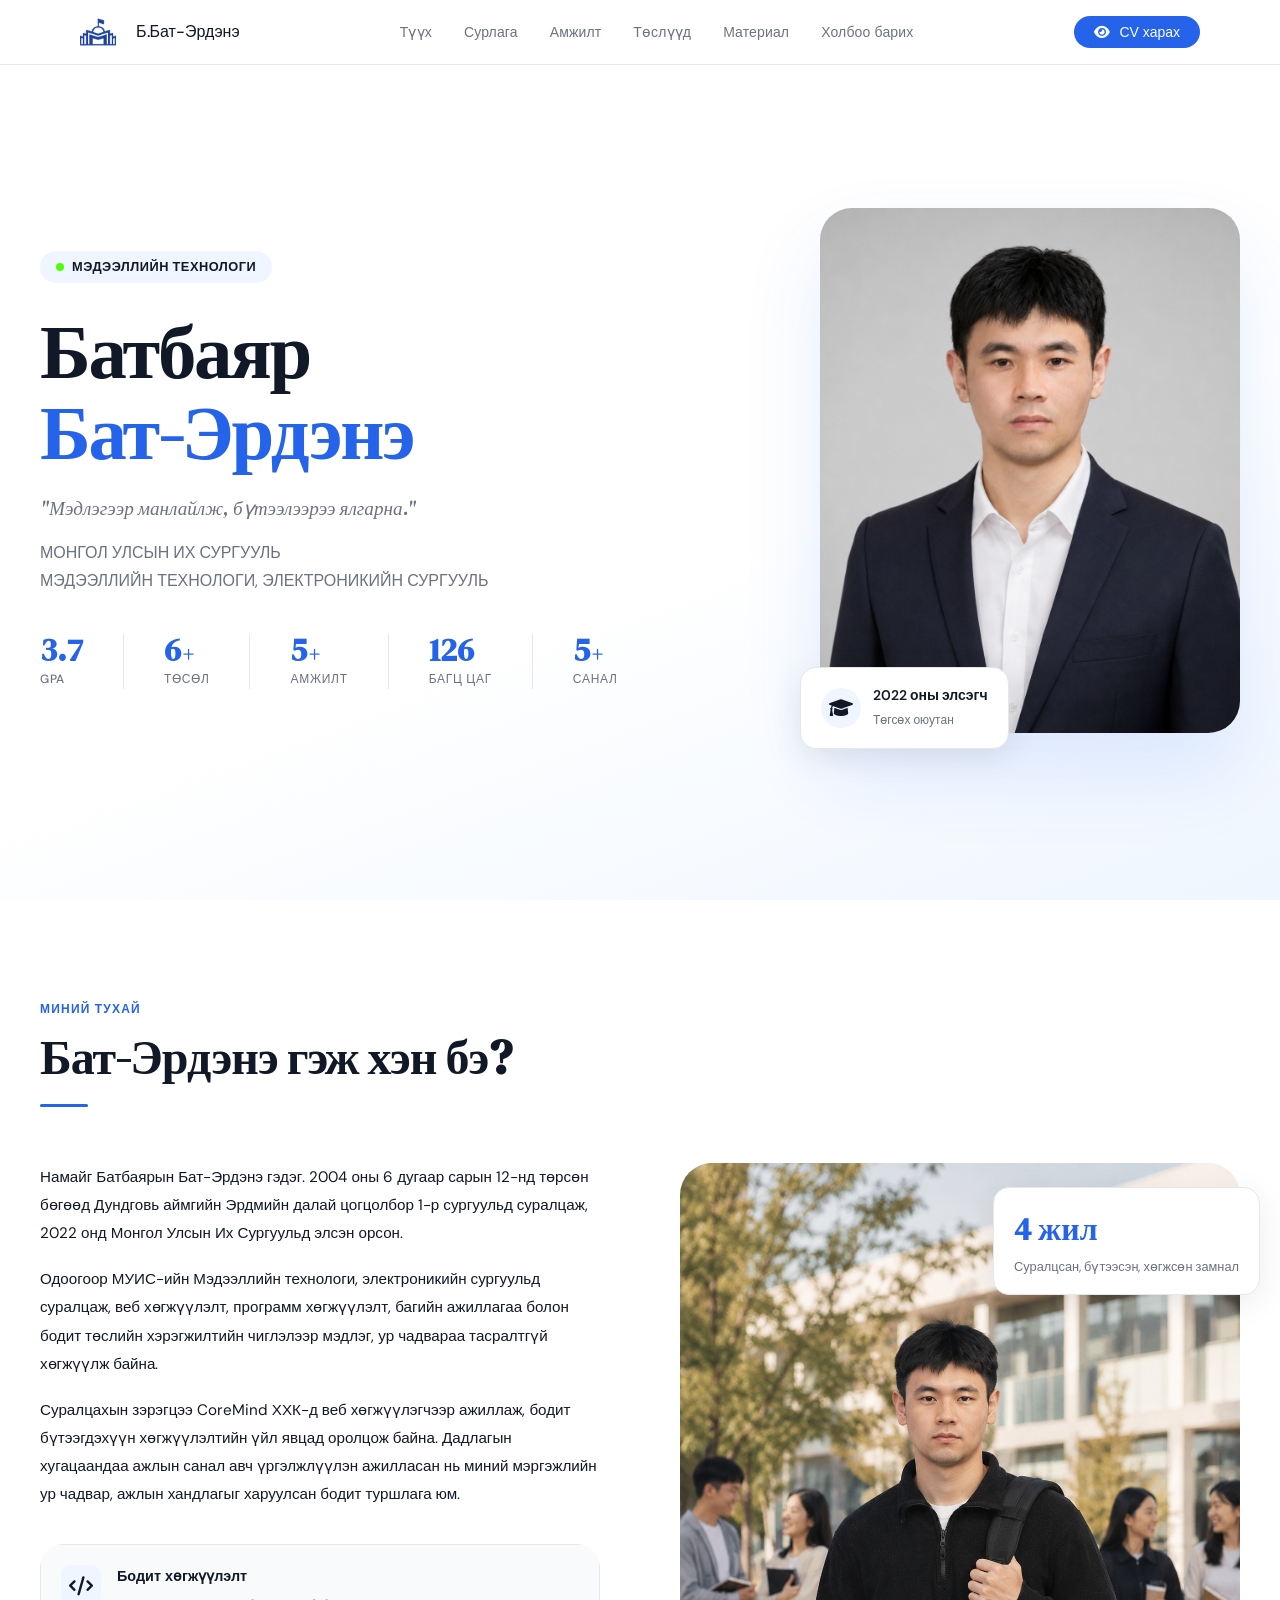
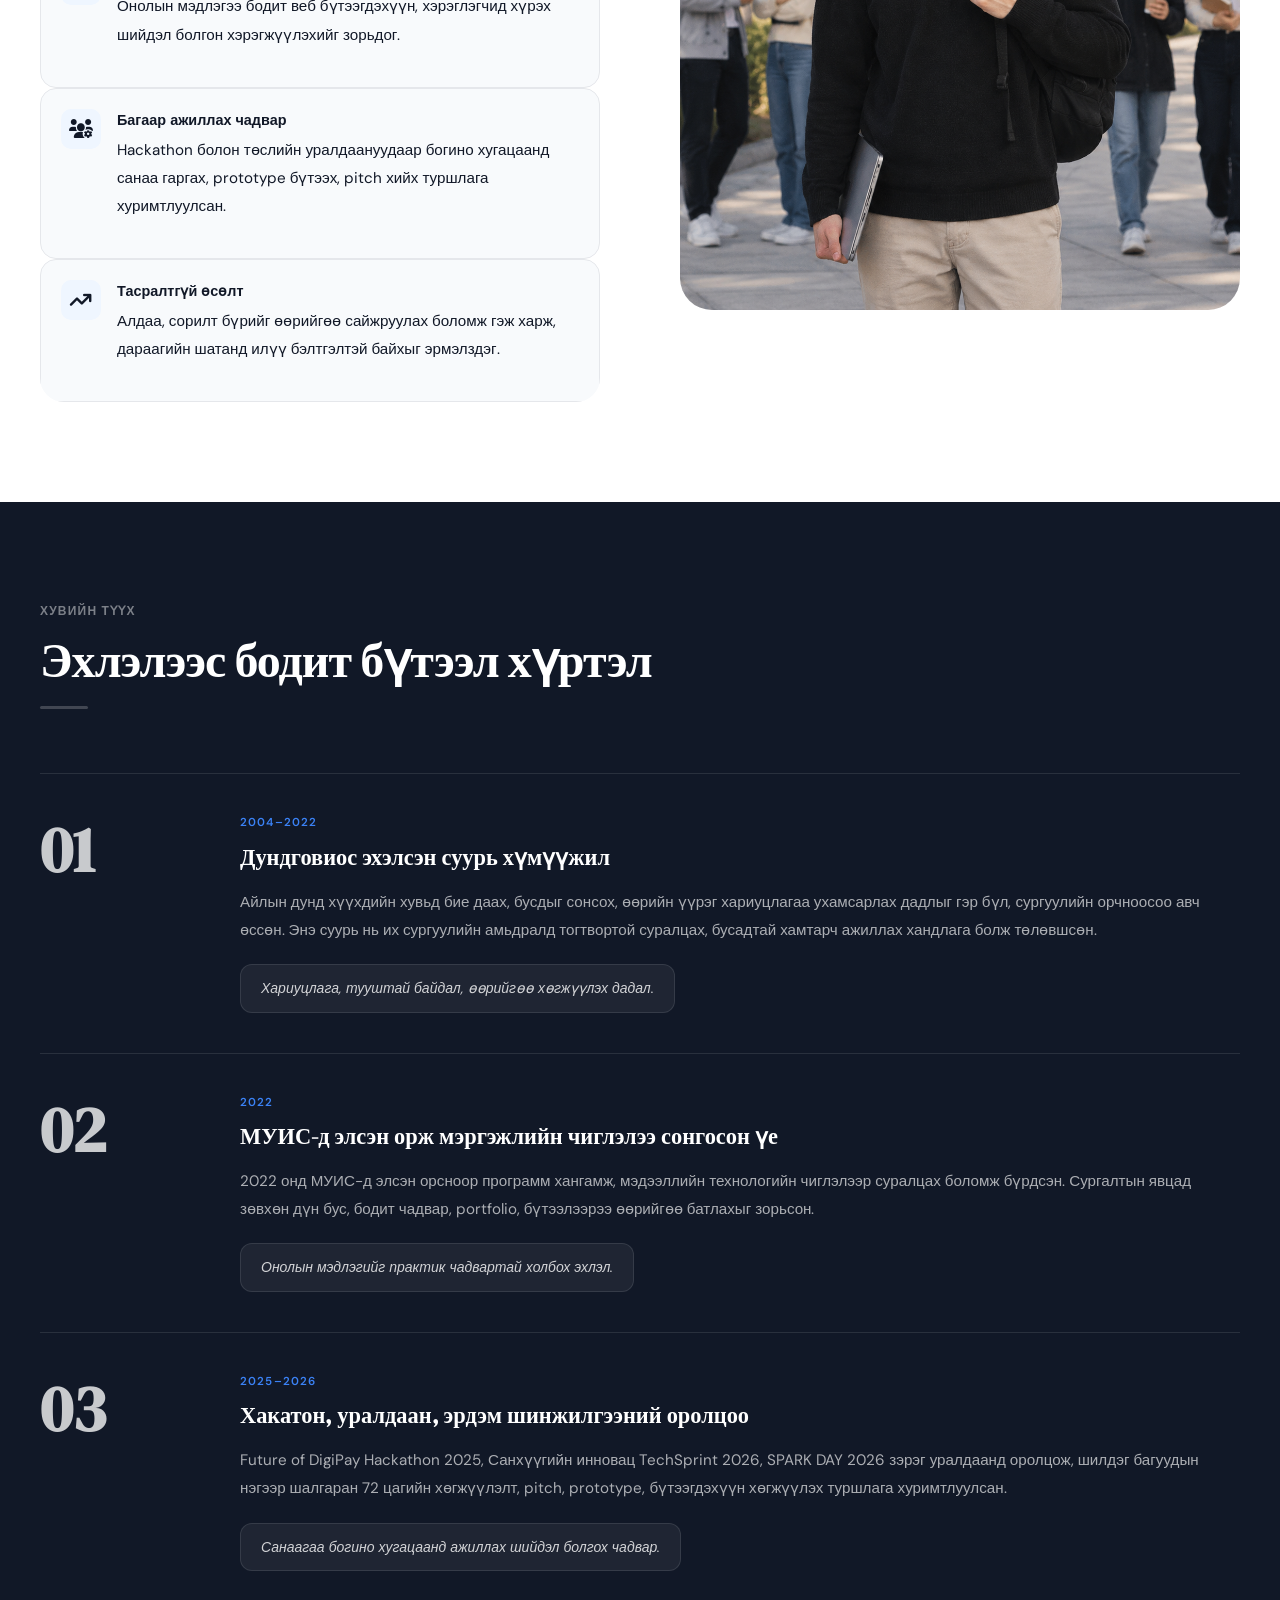
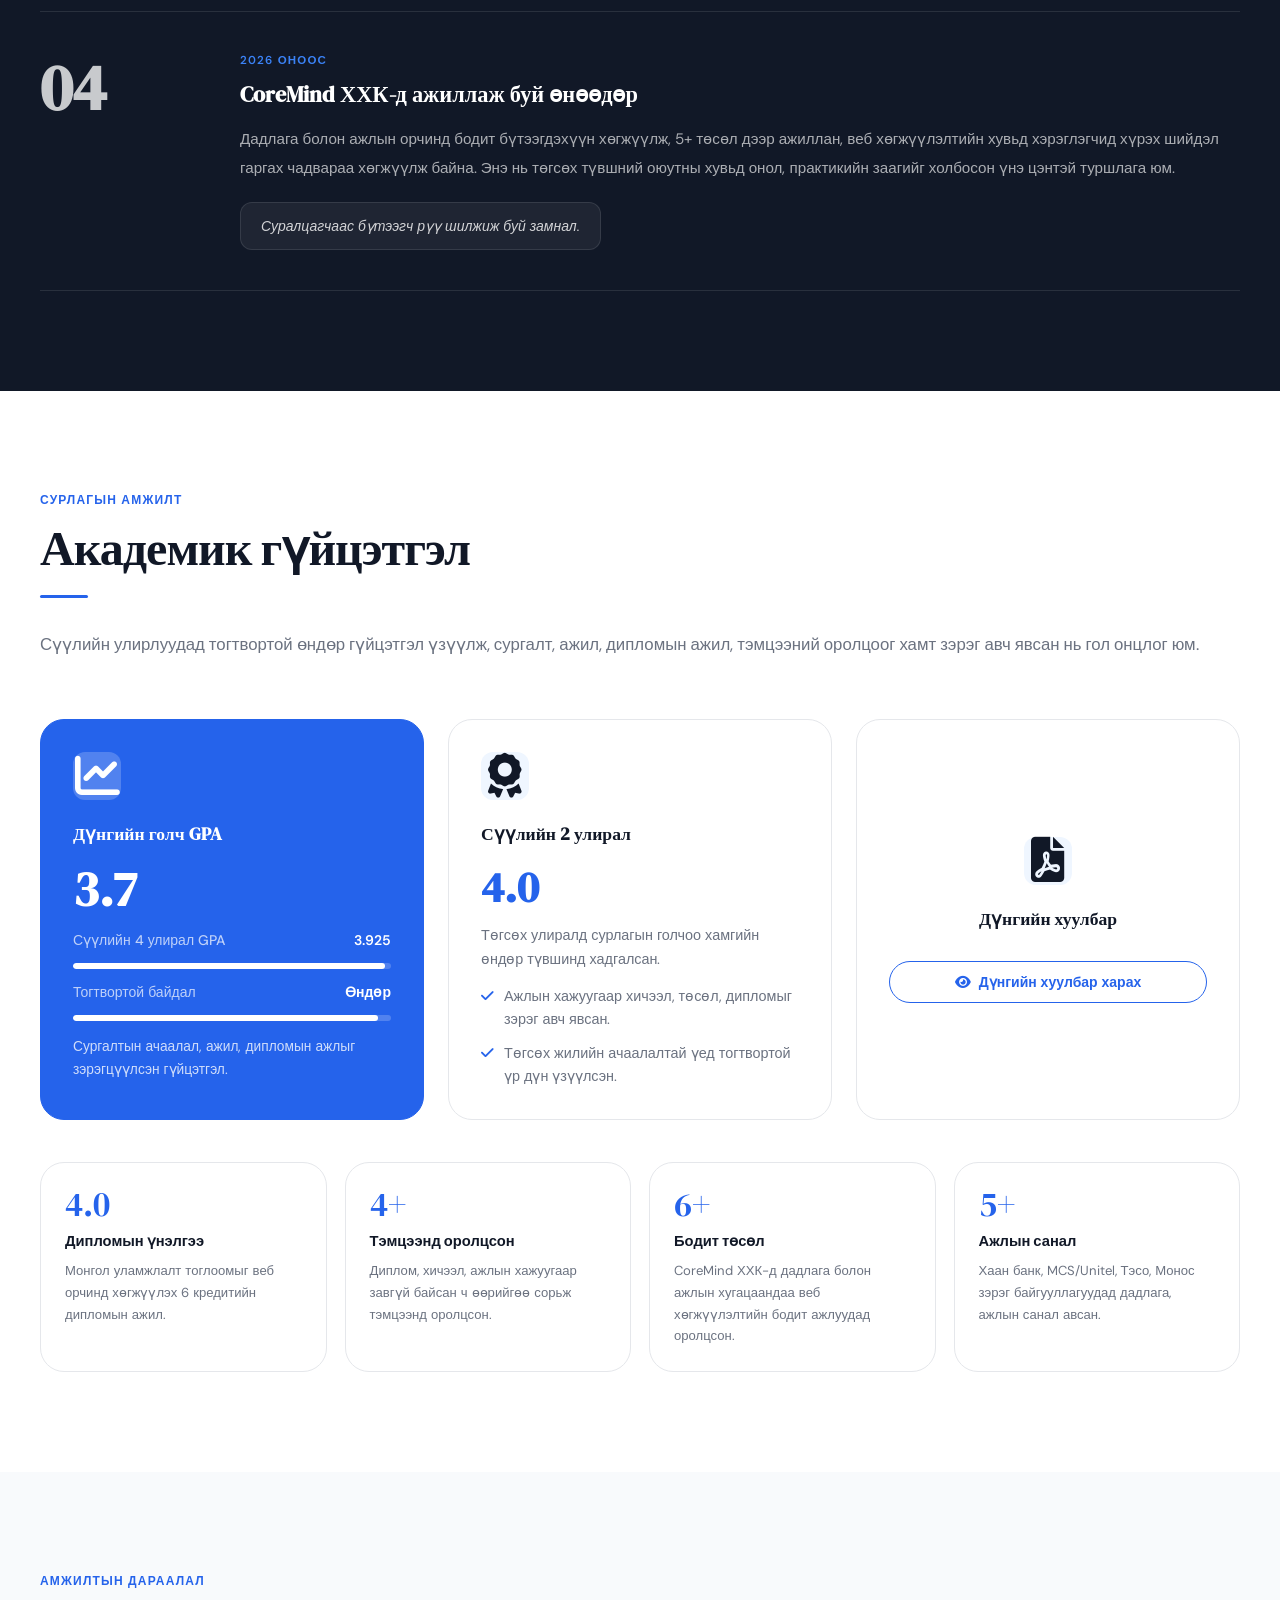
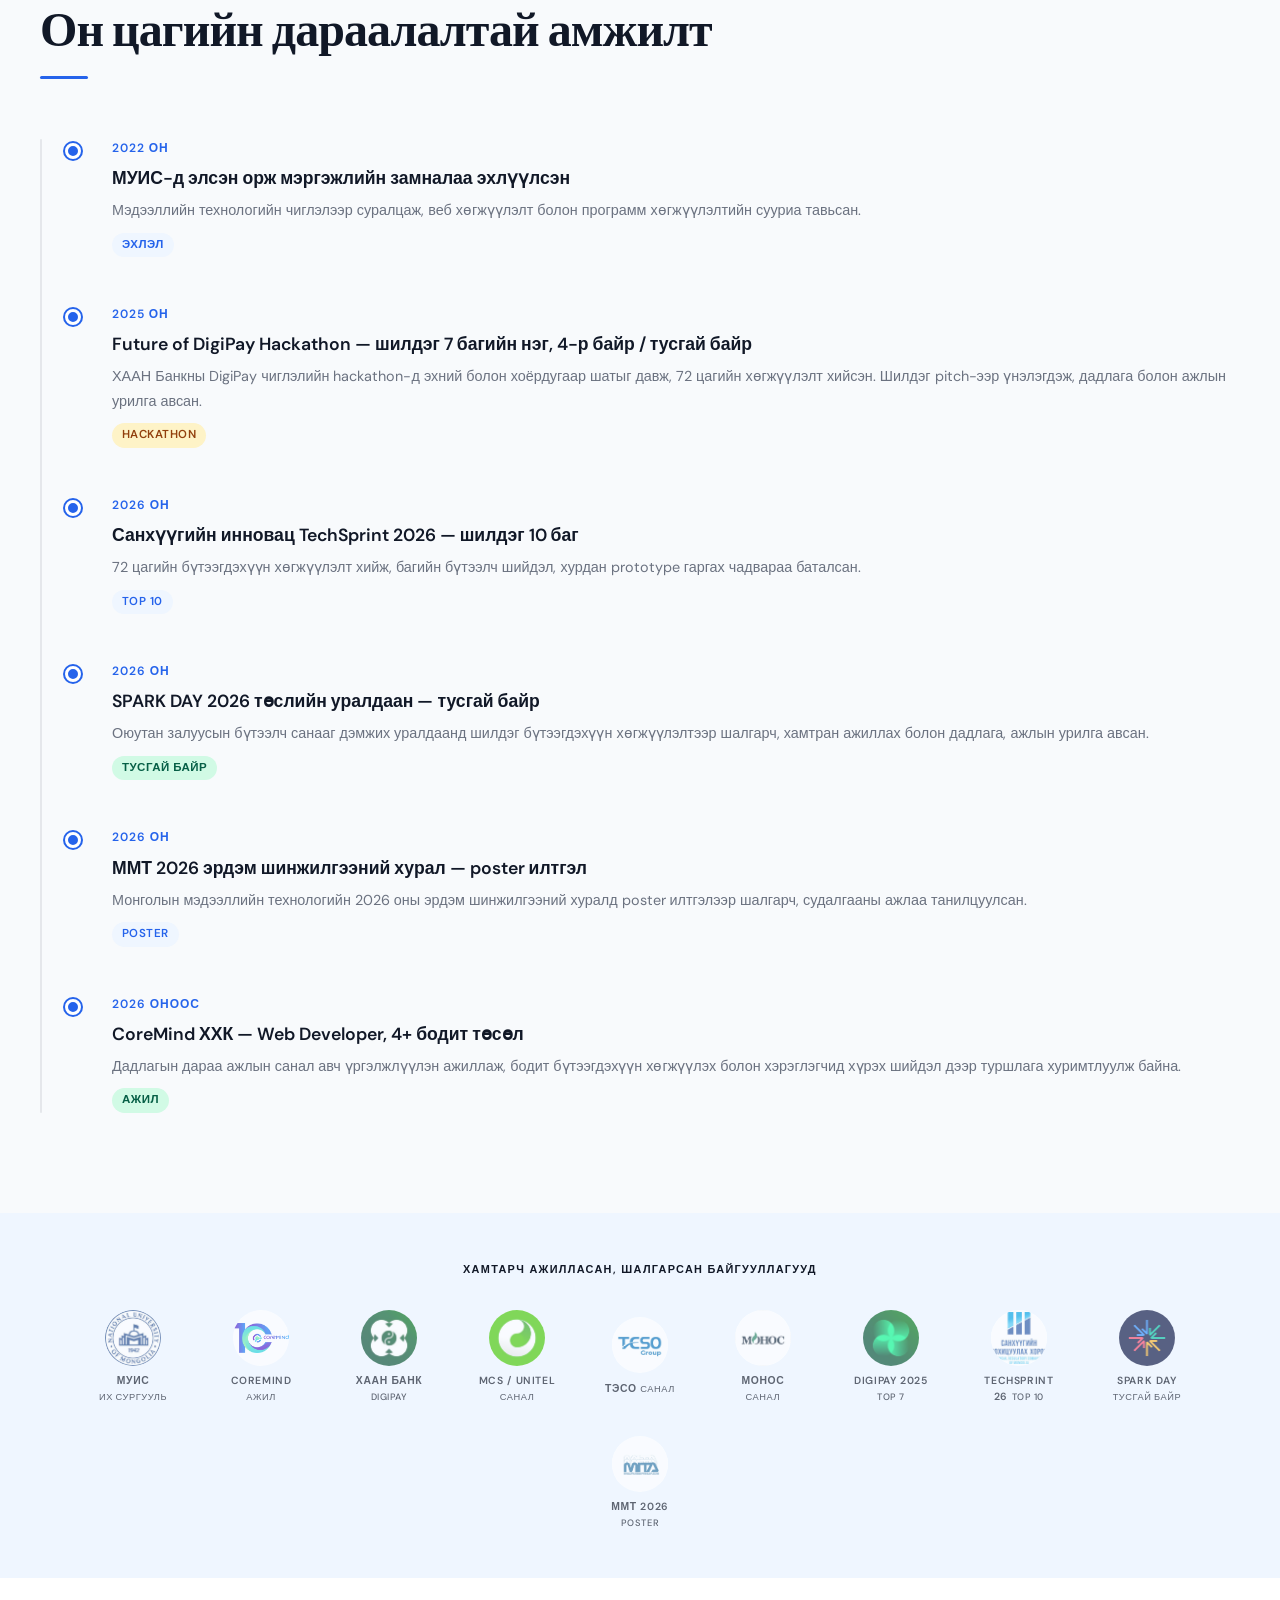
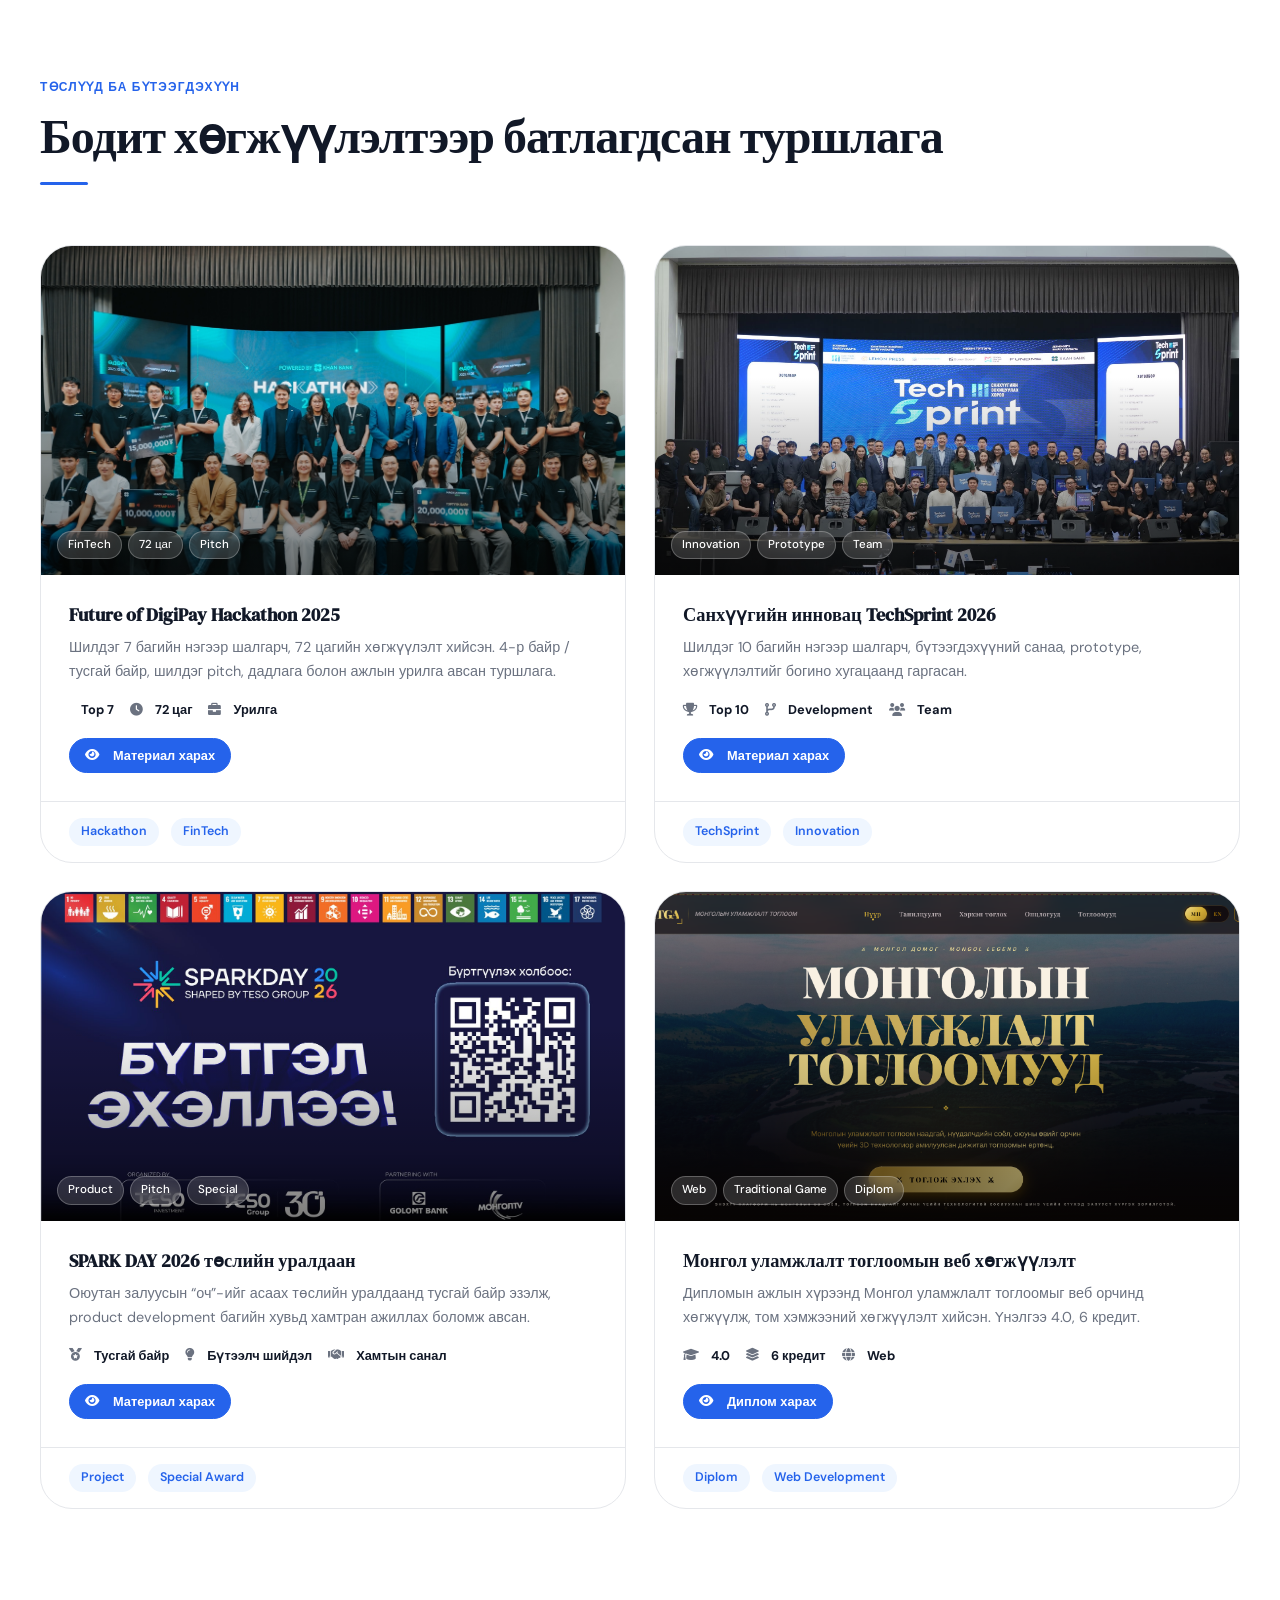
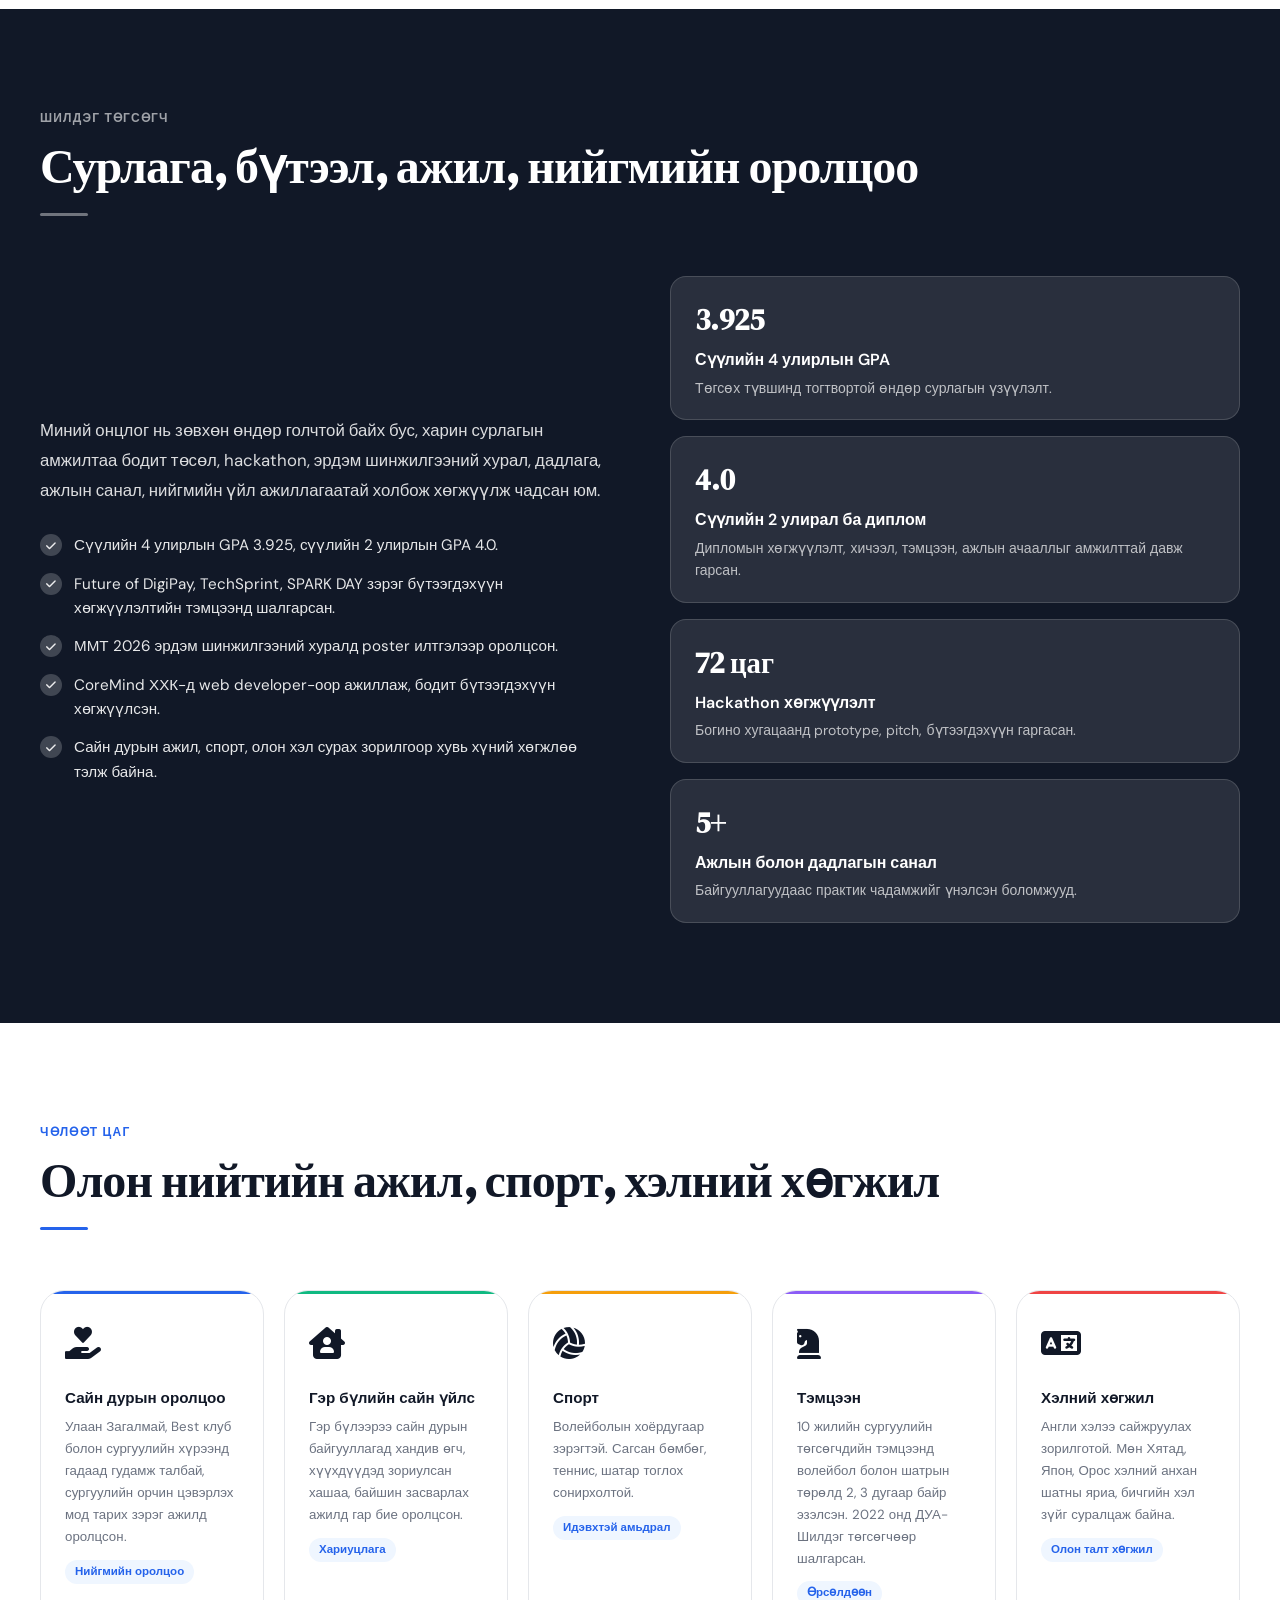
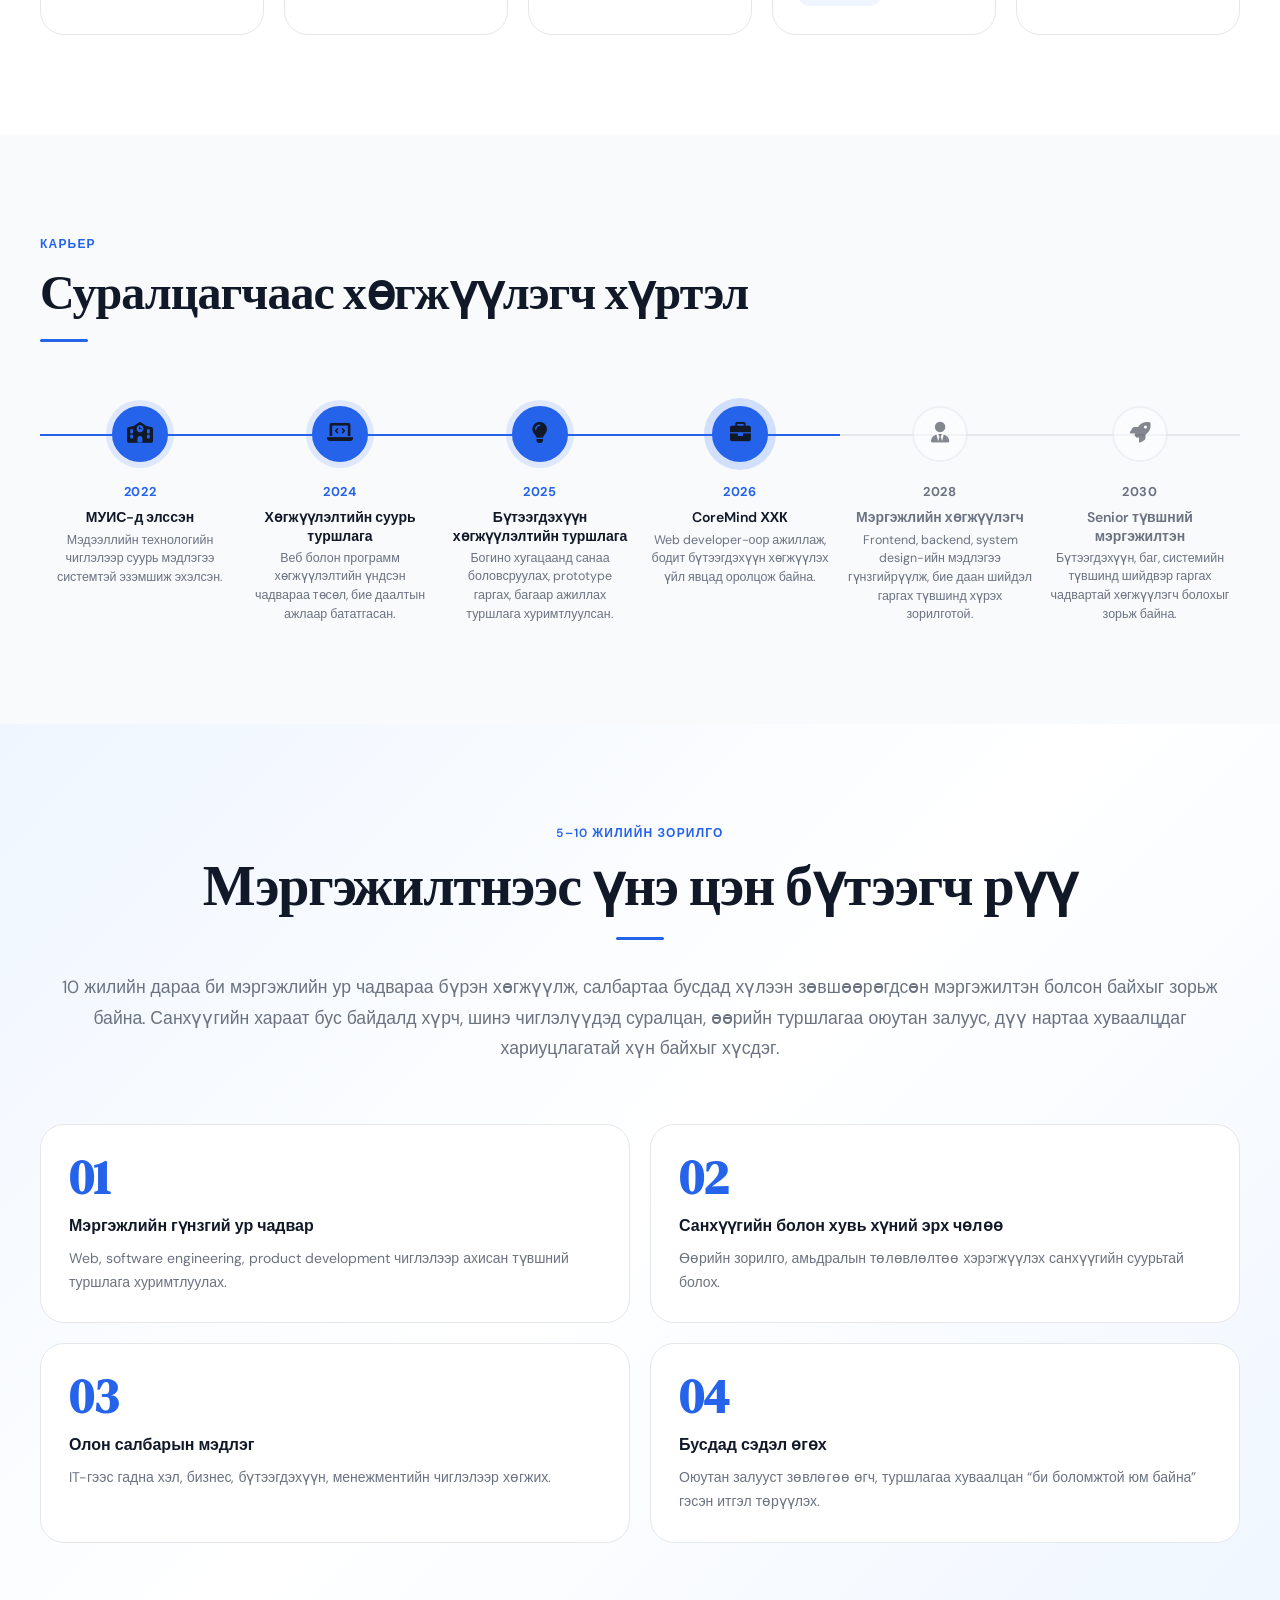
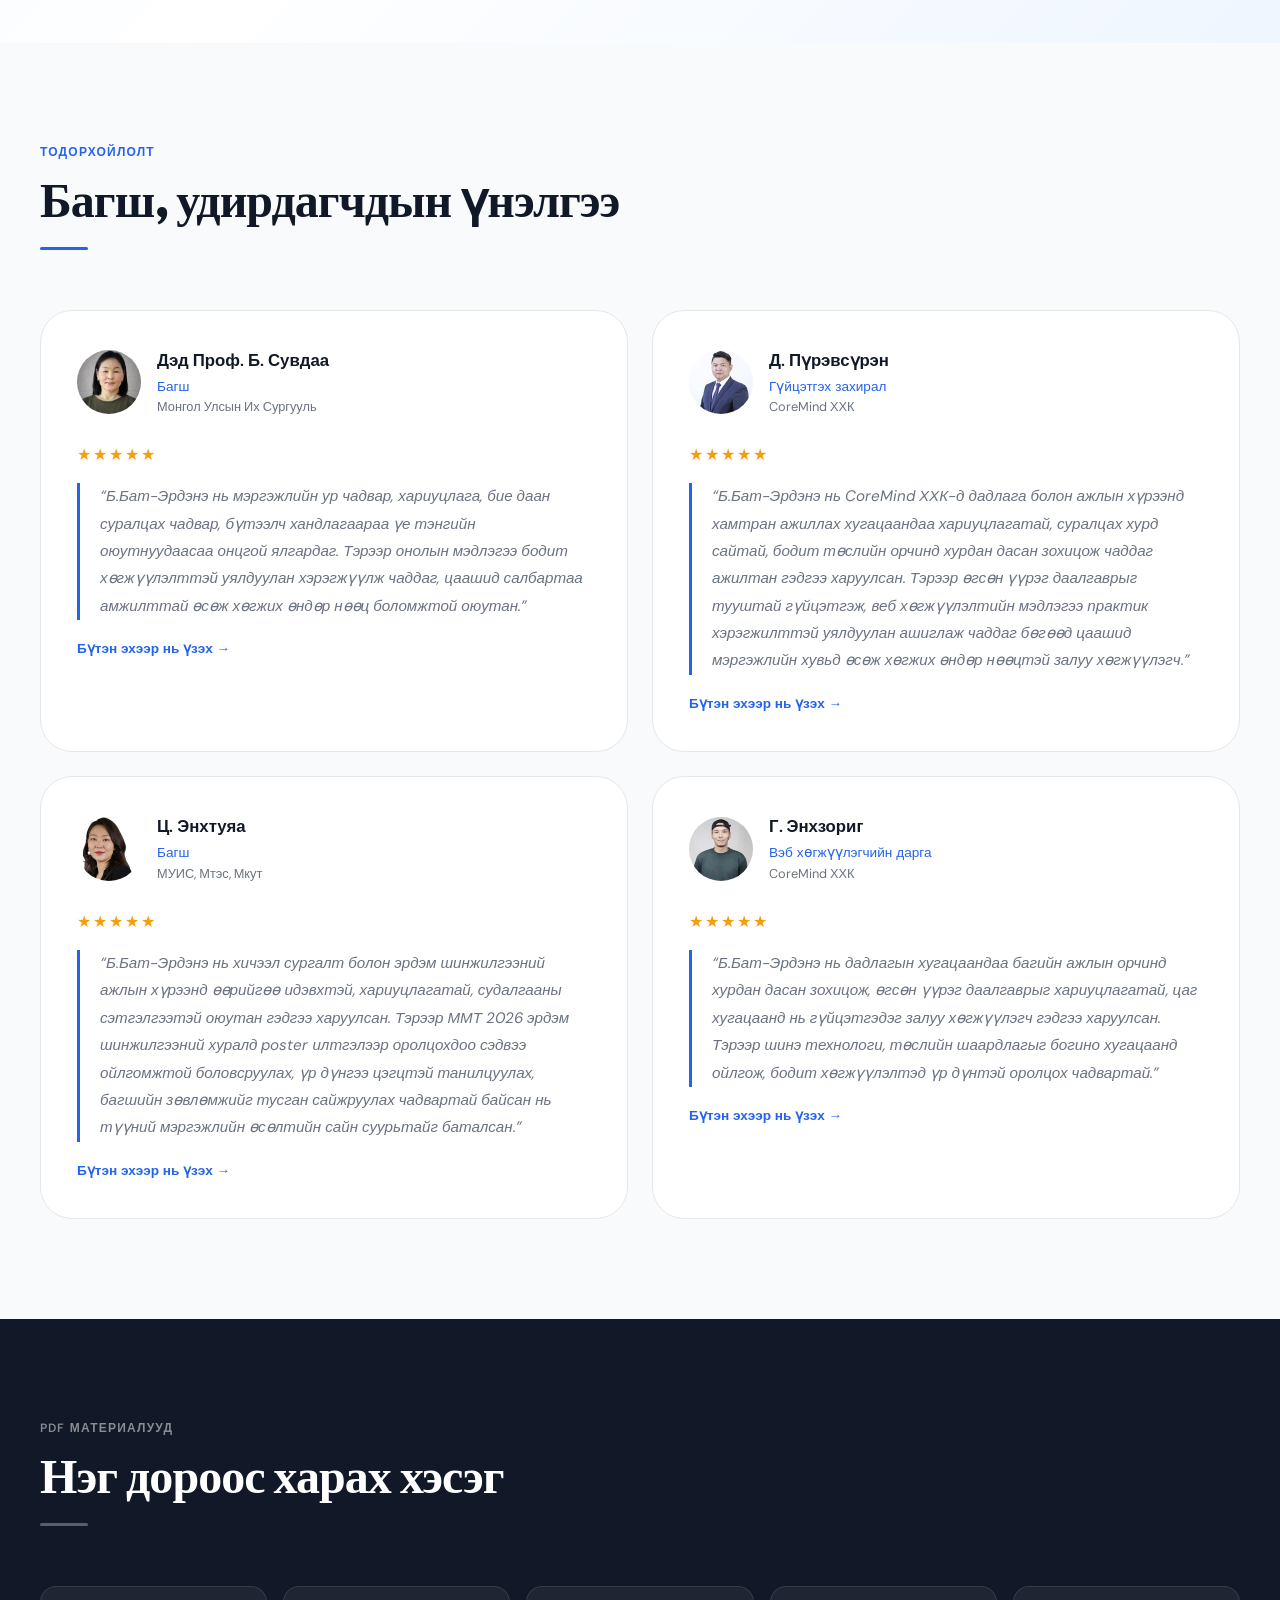
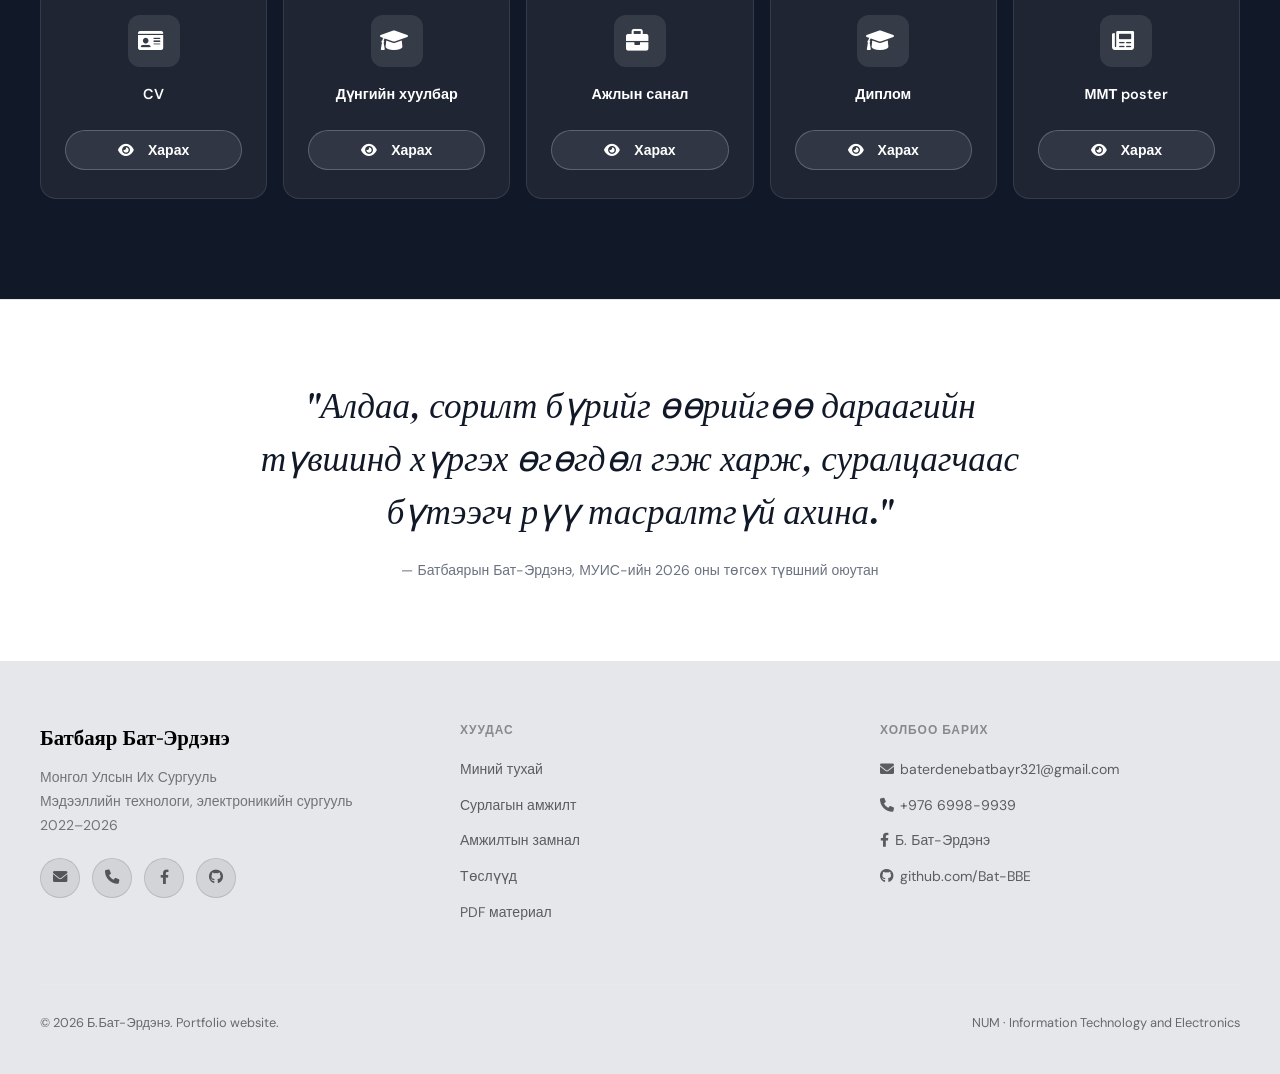
==== commit 0754685c: "changes" ====
--- a/classic.html
+++ b/classic.html
@@ -3555,7 +3555,7 @@
               aria-label="email"
               ><i class="fas fa-envelope"></i
             ></a>
-            <a class="social-btn" href="tel:+97698990593" aria-label="phone"
+            <a class="social-btn" href="tel:+97669989939" aria-label="phone"
               ><i class="fas fa-phone"></i
             ></a>
             <a
@@ -3595,8 +3595,8 @@
               >
             </li>
             <li>
-              <a href="tel:+97698990593"
-                ><i class="fas fa-phone"></i>+976 9899-0593</a
+              <a href="tel:+97669989939"
+                ><i class="fas fa-phone"></i>+976 6998-9939</a
               >
             </li>
             <li>
